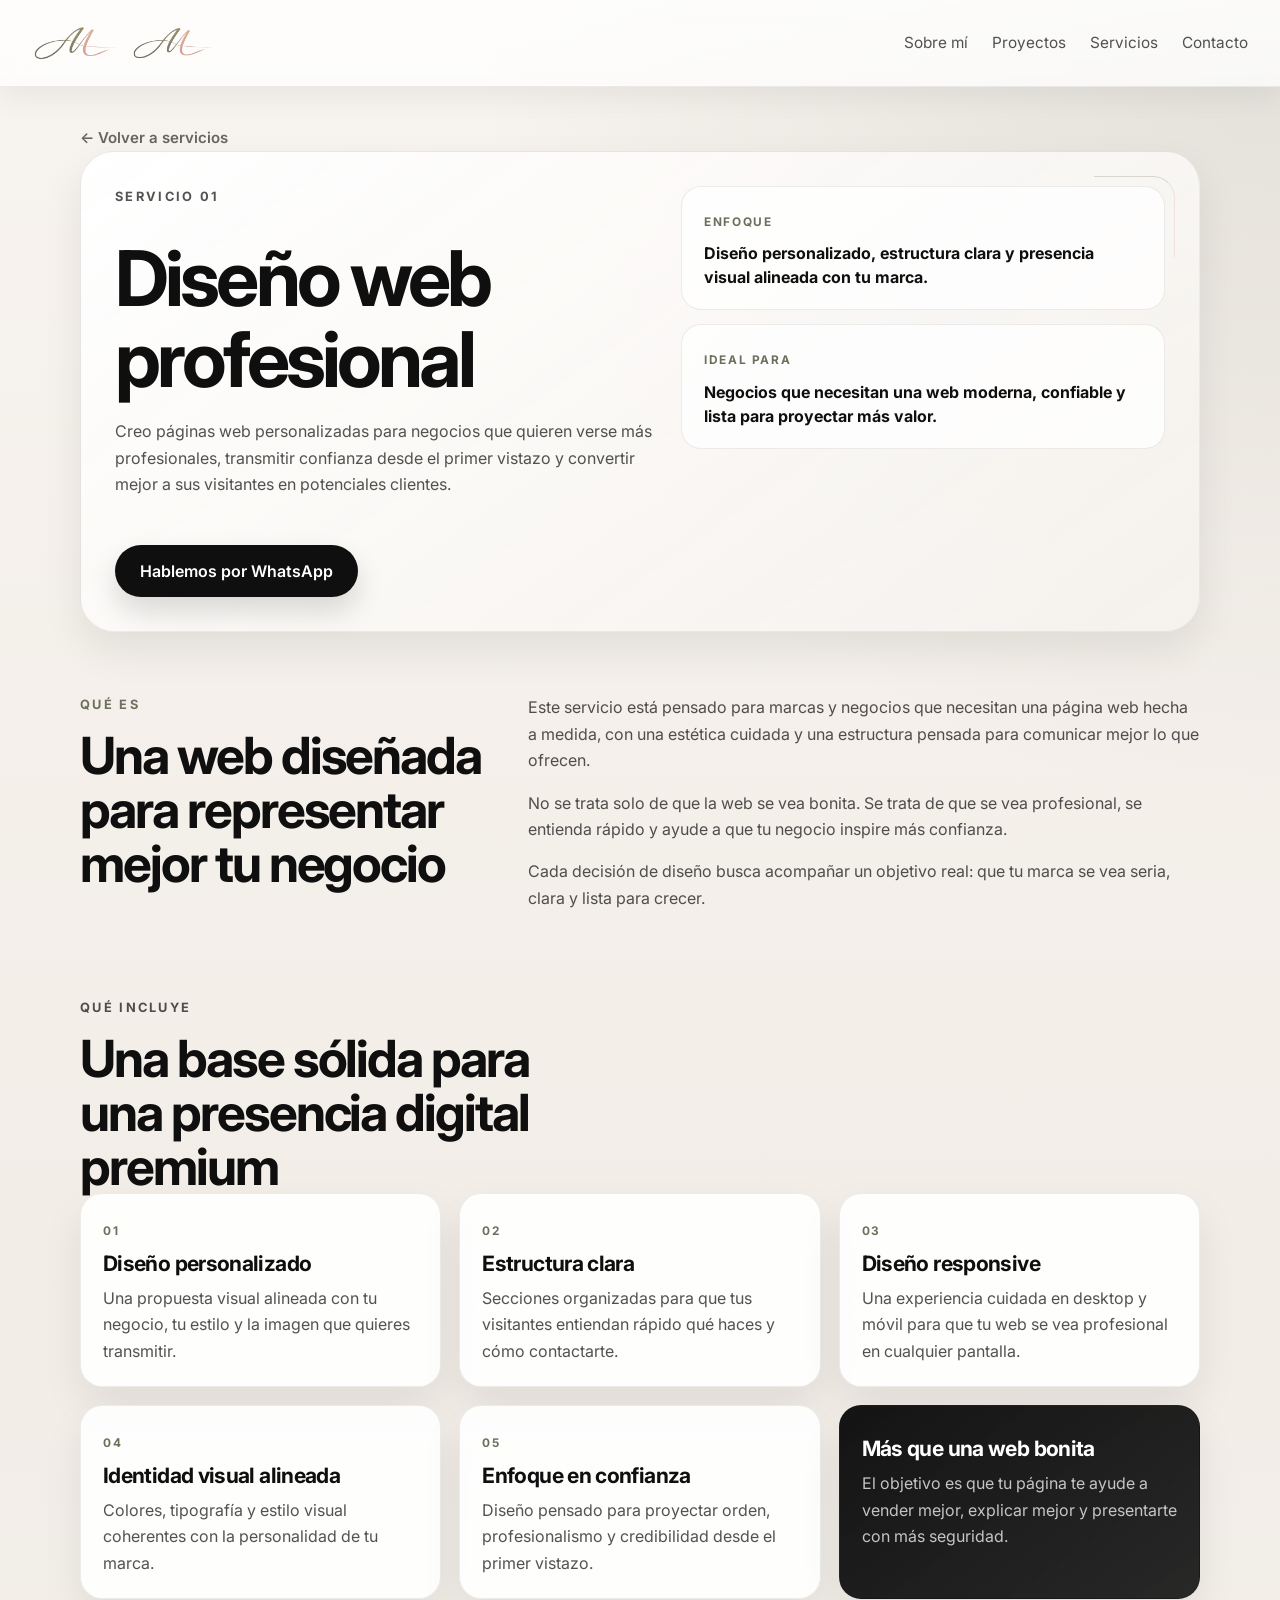
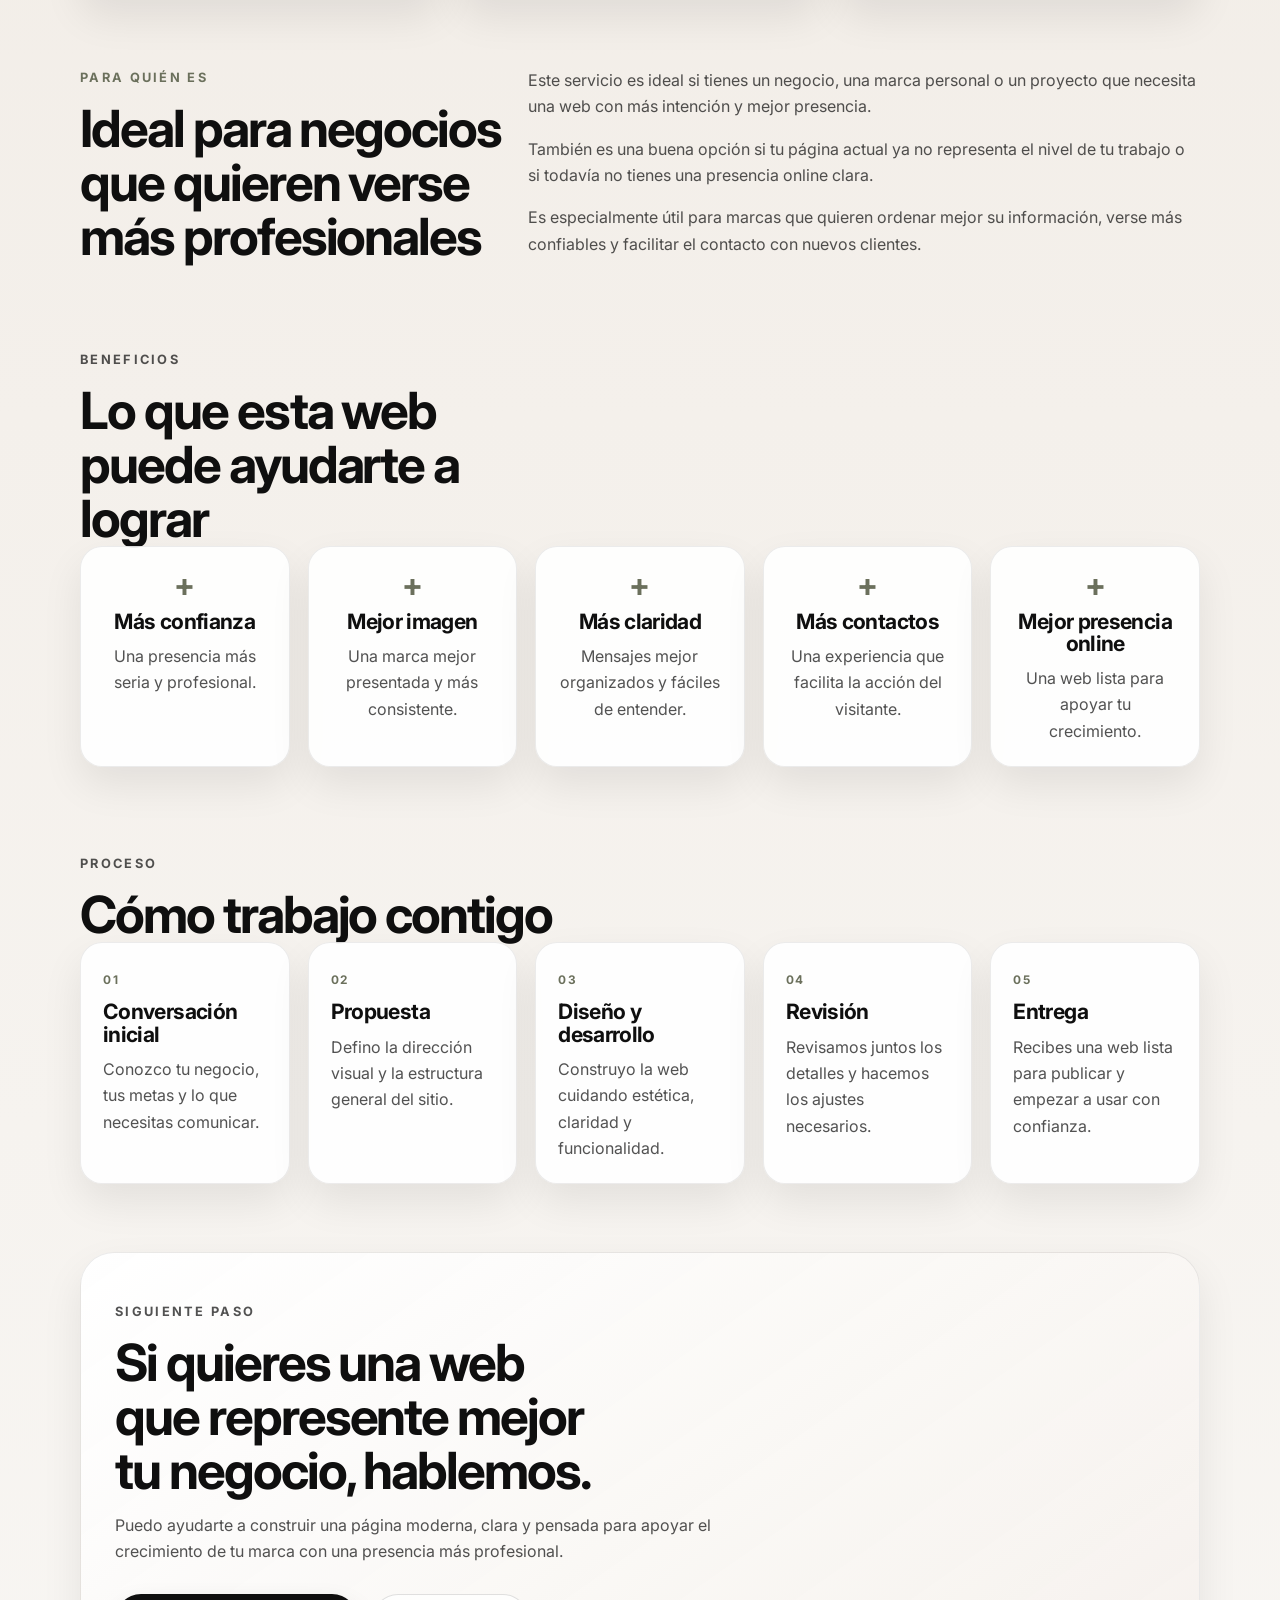
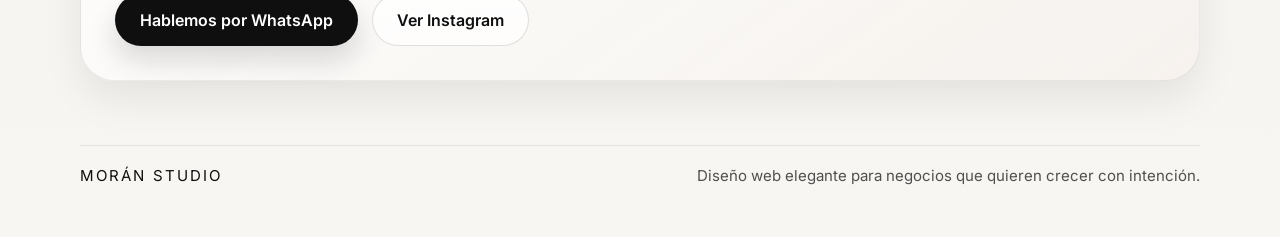
==== servicios/diseno-web-profesional.html @ 1c53c464 "Add files via upload" ====
<!DOCTYPE html>
<html lang="es">
<head>
  <meta charset="UTF-8">
  <meta name="viewport" content="width=device-width, initial-scale=1.0">
  <title>Diseño web profesional | Morán Studio</title>
  <meta
    name="description"
    content="Servicio de diseño web profesional en Morán Studio: páginas modernas, estratégicas y pensadas para transmitir confianza y convertir mejor."
  >
  <link rel="preconnect" href="https://fonts.googleapis.com">
  <link rel="preconnect" href="https://fonts.gstatic.com" crossorigin>
  <link
    href="https://fonts.googleapis.com/css2?family=Inter:wght@400;500;600;700&family=Playfair+Display:wght@500;600;700&display=swap"
    rel="stylesheet"
  >
  <link rel="stylesheet" href="../styles.css">
</head>
<body class="service-page">
  <div class="page-shell">
    <header class="site-header">
      <div class="nav">
        <a class="brand" href="../index.html#inicio" aria-label="Ir al inicio de Morán Studio">
          <img class="brand-mark" src="../assets/images/logo.png" alt="Isotipo de Morán Studio">
          <img class="brand-wordmark" src="../assets/images/logo.png" alt="Logotipo de Morán Studio">
        </a>
        <button class="menu-toggle" type="button" aria-expanded="false" aria-controls="menu-principal" aria-label="Abrir menú">
          <span></span>
          <span></span>
          <span></span>
        </button>
        <nav class="site-nav" id="menu-principal" aria-label="Navegación principal">
          <a href="../index.html#sobre-mi">Sobre mí</a>
          <a href="../index.html#proyectos">Proyectos</a>
          <a href="../index.html#servicios">Servicios</a>
          <a href="../index.html#contacto">Contacto</a>
        </nav>
      </div>
    </header>

    <main>
      <section class="service-hero">
        <div class="container">
          <a class="page-backlink" href="../index.html#servicios">← Volver a servicios</a>
          <div class="service-hero-panel reveal is-visible" data-reveal>
            <div class="service-hero-copy">
              <p class="eyebrow">Servicio 01</p>
              <h1>Diseño web profesional</h1>
              <p>
                Creo páginas web personalizadas para negocios que quieren verse más profesionales, transmitir confianza
                desde el primer vistazo y convertir mejor a sus visitantes en potenciales clientes.
              </p>
              <div class="hero-actions">
                <a class="button button-primary" href="https://wa.me/18092697630" target="_blank" rel="noreferrer">Hablemos por WhatsApp</a>
              </div>
            </div>
            <div class="service-hero-aside">
              <div class="service-aside-card">
                <span>Enfoque</span>
                <strong>Diseño personalizado, estructura clara y presencia visual alineada con tu marca.</strong>
              </div>
              <div class="service-aside-card">
                <span>Ideal para</span>
                <strong>Negocios que necesitan una web moderna, confiable y lista para proyectar más valor.</strong>
              </div>
            </div>
          </div>
        </div>
      </section>

      <section class="service-section">
        <div class="container service-section-grid reveal" data-reveal>
          <div class="section-heading">
            <p class="eyebrow">Qué es</p>
            <h2>Una web diseñada para representar mejor tu negocio</h2>
          </div>
          <div class="service-section-copy">
            <p>
              Este servicio está pensado para marcas y negocios que necesitan una página web hecha a medida, con una
              estética cuidada y una estructura pensada para comunicar mejor lo que ofrecen.
            </p>
            <p>
              No se trata solo de que la web se vea bonita. Se trata de que se vea profesional, se entienda rápido y
              ayude a que tu negocio inspire más confianza.
            </p>
            <p>
              Cada decisión de diseño busca acompañar un objetivo real: que tu marca se vea seria, clara y lista para
              crecer.
            </p>
          </div>
        </div>
      </section>

      <section class="service-section">
        <div class="container">
          <div class="section-intro reveal" data-reveal>
            <p class="eyebrow">Qué incluye</p>
            <h2>Una base sólida para una presencia digital premium</h2>
          </div>
          <div class="includes-grid">
            <article class="include-card reveal" data-reveal>
              <span>01</span>
              <h3>Diseño personalizado</h3>
              <p>Una propuesta visual alineada con tu negocio, tu estilo y la imagen que quieres transmitir.</p>
            </article>
            <article class="include-card reveal reveal-delay" data-reveal>
              <span>02</span>
              <h3>Estructura clara</h3>
              <p>Secciones organizadas para que tus visitantes entiendan rápido qué haces y cómo contactarte.</p>
            </article>
            <article class="include-card reveal reveal-delay-2" data-reveal>
              <span>03</span>
              <h3>Diseño responsive</h3>
              <p>Una experiencia cuidada en desktop y móvil para que tu web se vea profesional en cualquier pantalla.</p>
            </article>
            <article class="include-card reveal" data-reveal>
              <span>04</span>
              <h3>Identidad visual alineada</h3>
              <p>Colores, tipografía y estilo visual coherentes con la personalidad de tu marca.</p>
            </article>
            <article class="include-card reveal reveal-delay" data-reveal>
              <span>05</span>
              <h3>Enfoque en confianza</h3>
              <p>Diseño pensado para proyectar orden, profesionalismo y credibilidad desde el primer vistazo.</p>
            </article>
            <article class="service-summary-card reveal reveal-delay-2" data-reveal>
              <h3>Más que una web bonita</h3>
              <p>El objetivo es que tu página te ayude a vender mejor, explicar mejor y presentarte con más seguridad.</p>
            </article>
          </div>
        </div>
      </section>

      <section class="service-section">
        <div class="container service-section-grid reveal" data-reveal>
          <div class="section-heading">
            <p class="eyebrow">Para quién es</p>
            <h2>Ideal para negocios que quieren verse más profesionales</h2>
          </div>
          <div class="service-section-copy">
            <p>Este servicio es ideal si tienes un negocio, una marca personal o un proyecto que necesita una web con más intención y mejor presencia.</p>
            <p>También es una buena opción si tu página actual ya no representa el nivel de tu trabajo o si todavía no tienes una presencia online clara.</p>
            <p>Es especialmente útil para marcas que quieren ordenar mejor su información, verse más confiables y facilitar el contacto con nuevos clientes.</p>
          </div>
        </div>
      </section>

      <section class="service-section">
        <div class="container">
          <div class="section-intro reveal" data-reveal>
            <p class="eyebrow">Beneficios</p>
            <h2>Lo que esta web puede ayudarte a lograr</h2>
          </div>
          <div class="benefits-grid">
            <article class="benefit-card reveal" data-reveal><strong>+</strong><h3>Más confianza</h3><p>Una presencia más seria y profesional.</p></article>
            <article class="benefit-card reveal reveal-delay" data-reveal><strong>+</strong><h3>Mejor imagen</h3><p>Una marca mejor presentada y más consistente.</p></article>
            <article class="benefit-card reveal reveal-delay-2" data-reveal><strong>+</strong><h3>Más claridad</h3><p>Mensajes mejor organizados y fáciles de entender.</p></article>
            <article class="benefit-card reveal" data-reveal><strong>+</strong><h3>Más contactos</h3><p>Una experiencia que facilita la acción del visitante.</p></article>
            <article class="benefit-card reveal reveal-delay" data-reveal><strong>+</strong><h3>Mejor presencia online</h3><p>Una web lista para apoyar tu crecimiento.</p></article>
          </div>
        </div>
      </section>

      <section class="service-section">
        <div class="container">
          <div class="section-intro reveal" data-reveal>
            <p class="eyebrow">Proceso</p>
            <h2>Cómo trabajo contigo</h2>
          </div>
          <div class="process-grid">
            <article class="process-card reveal" data-reveal><span>01</span><h3>Conversación inicial</h3><p>Conozco tu negocio, tus metas y lo que necesitas comunicar.</p></article>
            <article class="process-card reveal reveal-delay" data-reveal><span>02</span><h3>Propuesta</h3><p>Defino la dirección visual y la estructura general del sitio.</p></article>
            <article class="process-card reveal reveal-delay-2" data-reveal><span>03</span><h3>Diseño y desarrollo</h3><p>Construyo la web cuidando estética, claridad y funcionalidad.</p></article>
            <article class="process-card reveal" data-reveal><span>04</span><h3>Revisión</h3><p>Revisamos juntos los detalles y hacemos los ajustes necesarios.</p></article>
            <article class="process-card reveal reveal-delay" data-reveal><span>05</span><h3>Entrega</h3><p>Recibes una web lista para publicar y empezar a usar con confianza.</p></article>
          </div>
        </div>
      </section>

      <section class="service-section">
        <div class="container service-final-cta reveal" data-reveal>
          <p class="eyebrow">Siguiente paso</p>
          <h2>Si quieres una web que represente mejor tu negocio, hablemos.</h2>
          <p>
            Puedo ayudarte a construir una página moderna, clara y pensada para apoyar el crecimiento de tu marca con una presencia más profesional.
          </p>
          <div class="contact-actions">
            <a class="button button-primary" href="https://wa.me/18092697630" target="_blank" rel="noreferrer">Hablemos por WhatsApp</a>
            <a class="button button-secondary" href="https://instagram.com/moranstudiord" target="_blank" rel="noreferrer">Ver Instagram</a>
          </div>
        </div>
      </section>
    </main>

    <footer class="site-footer">
      <div class="container footer-content">
        <p>Morán Studio</p>
        <p>Diseño web elegante para negocios que quieren crecer con intención.</p>
      </div>
    </footer>
  </div>
  <script src="../script.js"></script>
</body>
</html>
---- styles.css ----
:root {
  --color-black: #0f0f0f;
  --color-white: #ffffff;
  --color-beige: #f5f1ed;
  --color-olive: #6b705c;
  --color-rose: #d6a4a4;
  --color-olive-soft: rgba(107, 112, 92, 0.14);
  --color-rose-soft: rgba(214, 164, 164, 0.14);
  --color-border: rgba(15, 15, 15, 0.1);
  --color-muted: rgba(15, 15, 15, 0.72);
  --color-soft: rgba(255, 255, 255, 0.88);
  --color-panel: #111111;
  --color-panel-muted: rgba(255, 255, 255, 0.72);
  --shadow-soft: 0 18px 40px rgba(15, 15, 15, 0.08);
  --shadow-card: 0 28px 60px rgba(15, 15, 15, 0.14);
  --radius-large: 34px;
  --radius-medium: 24px;
  --radius-small: 16px;
  --container-width: min(1120px, calc(100vw - 48px));
  --font-title: "Playfair Display", serif;
  --font-body: "Inter", sans-serif;
  --transition-smooth: 320ms cubic-bezier(0.2, 0.65, 0.2, 1);
}

* {
  box-sizing: border-box;
}

html {
  scroll-behavior: smooth;
}

body {
  margin: 0;
  font-family: var(--font-body);
  color: var(--color-black);
  background:
    radial-gradient(circle at top left, var(--color-rose-soft), transparent 24%),
    radial-gradient(circle at top right, var(--color-olive-soft), transparent 22%),
    linear-gradient(180deg, #f6f4f1 0%, #f1ede8 28%, #f8f7f5 60%, #f3efe9 100%);
  line-height: 1.65;
}

img,
video {
  max-width: 100%;
  display: block;
}

a {
  color: inherit;
  text-decoration: none;
}

button,
a {
  transition:
    transform var(--transition-smooth),
    background-color var(--transition-smooth),
    border-color var(--transition-smooth),
    color var(--transition-smooth),
    box-shadow var(--transition-smooth),
    opacity var(--transition-smooth);
}

.page-shell {
  overflow: clip;
}

.container {
  width: var(--container-width);
  margin: 0 auto;
}

.site-header {
  position: fixed;
  top: 0;
  left: 0;
  width: 100%;
  z-index: 20;
  backdrop-filter: blur(18px);
  background: linear-gradient(180deg, rgba(255, 255, 255, 0.84), rgba(255, 255, 255, 0.76));
  border-bottom: 1px solid rgba(15, 15, 15, 0.08);
  box-shadow: 0 10px 30px rgba(15, 15, 15, 0.06);
}

.nav {
  display: flex;
  align-items: center;
  justify-content: space-between;
  gap: 24px;
  width: 100%;
  padding: 22px 32px;
}

.brand {
  display: inline-flex;
  align-items: center;
  gap: 12px;
}

.brand-mark,
.brand-wordmark {
  display: block;
  width: auto;
  object-fit: contain;
}

.brand-mark {
  height: clamp(36px, 4vw, 42px);
}

.brand-wordmark {
  height: clamp(32px, 3.7vw, 40px);
}

.site-nav {
  display: flex;
  align-items: center;
  gap: 24px;
  font-size: 0.96rem;
  color: rgba(15, 15, 15, 0.72);
}

.menu-toggle {
  display: none;
  flex-direction: column;
  justify-content: center;
  gap: 5px;
  width: 46px;
  height: 46px;
  padding: 0;
  border: 1px solid rgba(15, 15, 15, 0.1);
  border-radius: 14px;
  background: rgba(255, 255, 255, 0.72);
  backdrop-filter: blur(10px);
  cursor: pointer;
}

.menu-toggle span {
  width: 18px;
  height: 1.5px;
  margin: 0 auto;
  background: var(--color-black);
  transition:
    transform var(--transition-smooth),
    opacity var(--transition-smooth);
}

.menu-toggle.is-open span:nth-child(1) {
  transform: translateY(6.5px) rotate(45deg);
}

.menu-toggle.is-open span:nth-child(2) {
  opacity: 0;
}

.menu-toggle.is-open span:nth-child(3) {
  transform: translateY(-6.5px) rotate(-45deg);
}

.site-nav a:hover,
.site-nav a:focus-visible {
  color: var(--color-black);
  opacity: 0.82;
}

.site-nav a {
  position: relative;
}

.site-nav a::after {
  content: "";
  position: absolute;
  left: 0;
  bottom: -8px;
  width: 100%;
  height: 1px;
  background: linear-gradient(90deg, var(--color-rose), var(--color-olive));
  transform: scaleX(0.35);
  opacity: 0;
  transform-origin: left center;
  transition:
    opacity var(--transition-smooth),
    transform var(--transition-smooth);
}

.site-nav a:hover::after,
.site-nav a:focus-visible::after {
  opacity: 1;
  transform: scaleX(1);
}

.hero {
  position: relative;
  padding: 0;
}

.hero::after {
  content: "";
  position: absolute;
  inset: auto 0 -30px;
  height: 140px;
  background: linear-gradient(180deg, rgba(245, 241, 237, 0), rgba(255, 255, 255, 0.14));
  pointer-events: none;
}

.eyebrow {
  margin: 0 0 14px;
  font-size: 0.8rem;
  font-weight: 700;
  letter-spacing: 0.18em;
  text-transform: uppercase;
  color: var(--color-olive);
}

h1,
h2,
h3 {
  margin: 0;
  font-family: var(--font-body);
  font-weight: 700;
  line-height: 1.05;
}

h1 {
  font-size: clamp(3rem, 6vw, 5.2rem);
  max-width: 11ch;
  letter-spacing: -0.05em;
}

h2 {
  font-size: clamp(2.2rem, 4vw, 3.4rem);
  max-width: 15ch;
  letter-spacing: -0.04em;
}

h3 {
  font-size: 1.32rem;
  letter-spacing: -0.03em;
}

p {
  margin: 0;
}

.hero-text,
.section-intro p,
.about-copy p,
.service-card p,
.reason-card p,
.value-card p,
.project-content p,
.testimonial-card p,
.contact-copy p,
.footer-content p,
.note-card p {
  color: var(--color-muted);
}

.hero-text {
  margin-top: 24px;
  max-width: 46ch;
  font-size: 1.08rem;
}

.hero-actions,
.contact-actions {
  display: flex;
  flex-wrap: wrap;
  gap: 14px;
  margin-top: 30px;
}

.button {
  display: inline-flex;
  align-items: center;
  justify-content: center;
  min-height: 52px;
  padding: 0 24px;
  border-radius: 999px;
  border: 1px solid transparent;
  font-weight: 600;
  position: relative;
  overflow: hidden;
}

.button:hover,
.button:focus-visible {
  transform: translateY(-3px);
}

.button-primary {
  background: var(--color-black);
  color: var(--color-white);
  box-shadow: 0 14px 28px rgba(15, 15, 15, 0.14);
}

.button-primary:hover,
.button-primary:focus-visible {
  background: #252525;
  box-shadow:
    0 18px 36px rgba(15, 15, 15, 0.16),
    0 0 0 1px rgba(214, 164, 164, 0.14);
}

.button-secondary {
  background: linear-gradient(180deg, rgba(255, 255, 255, 0.78), rgba(255, 255, 255, 0.66));
  border-color: rgba(15, 15, 15, 0.12);
}

.button-secondary:hover,
.button-secondary:focus-visible {
  background: var(--color-white);
  border-color: rgba(107, 112, 92, 0.24);
  box-shadow: 0 10px 26px rgba(15, 15, 15, 0.08);
}

.hero-points {
  display: grid;
  grid-template-columns: repeat(3, minmax(0, 1fr));
  gap: 12px;
  padding: 0;
  margin: 36px 0 0;
  list-style: none;
}

.hero-points li {
  padding: 16px;
  border: 1px solid var(--color-border);
  border-radius: var(--radius-small);
  background: rgba(255, 255, 255, 0.62);
  font-size: 0.94rem;
}

.hero-panel {
  display: grid;
  align-content: center;
  min-height: 100vh;
  width: 100%;
  padding: clamp(120px, 14vw, 180px) clamp(32px, 8vw, 112px) clamp(56px, 10vw, 88px);
  background:
    linear-gradient(0deg, rgba(15, 15, 15, 0.52), rgba(15, 15, 15, 0.52)),
    url("./assets/images/hero.png") center center / cover no-repeat;
  color: var(--color-white);
}

.hero-content {
  max-width: 620px;
  position: relative;
}

.hero-content::before {
  content: "";
  position: absolute;
  left: -28px;
  top: 4px;
  width: 2px;
  height: 110px;
  background: linear-gradient(180deg, var(--color-rose), var(--color-olive));
  opacity: 0.82;
}

.hero-panel .eyebrow,
.hero-panel h1,
.hero-panel .hero-text {
  color: var(--color-white);
}

.hero-panel h1 {
  max-width: 10ch;
}

.hero-panel .button-secondary {
  background: rgba(255, 255, 255, 0.12);
  border-color: rgba(255, 255, 255, 0.2);
  color: var(--color-white);
}

.hero-panel .button-secondary:hover,
.hero-panel .button-secondary:focus-visible {
  background: rgba(255, 255, 255, 0.2);
  border-color: rgba(255, 255, 255, 0.28);
}

.service-card,
.reason-card,
.testimonial-card,
.value-card {
  border: 1px solid var(--color-border);
  background:
    linear-gradient(180deg, rgba(255, 255, 255, 0.94), rgba(255, 255, 255, 0.88));
  box-shadow: var(--shadow-soft);
}

.image-placeholder,
.video-placeholder {
  display: grid;
  place-items: center;
  min-height: 280px;
  padding: 24px;
  background:
    linear-gradient(135deg, rgba(214, 164, 164, 0.14), rgba(255, 255, 255, 0.95)),
    var(--color-white);
  color: rgba(15, 15, 15, 0.54);
  text-align: center;
  font-weight: 600;
}

.image-placeholder span,
.video-placeholder span {
  max-width: 18ch;
}

.section {
  position: relative;
  padding: 76px 0;
}

.section::before {
  content: "";
  position: absolute;
  top: 0;
  left: 50%;
  width: min(1120px, calc(100vw - 48px));
  height: 1px;
  background: linear-gradient(90deg, transparent, rgba(15, 15, 15, 0.12), transparent);
  transform: translateX(-50%);
}

.section:nth-of-type(odd):not(.hero):not(.projects) {
  background:
    linear-gradient(180deg, rgba(255, 255, 255, 0.18), rgba(255, 255, 255, 0)),
    transparent;
}

.section-grid {
  display: grid;
  grid-template-columns: minmax(220px, 0.72fr) minmax(0, 1.28fr);
  gap: 36px;
  align-items: start;
}

.about-layout {
  display: grid;
  grid-template-columns: minmax(240px, 0.78fr) minmax(0, 1.22fr);
  gap: 26px;
  align-items: center;
  position: relative;
  padding: 28px;
  border-radius: 34px;
  background: linear-gradient(135deg, #f5f1ed, #efeae6);
}

.about-photo-frame {
  position: relative;
  padding: 12px;
  border: 1px solid rgba(15, 15, 15, 0.04);
  border-radius: 28px;
  background: rgba(255, 255, 255, 0.94);
  box-shadow: 0 40px 80px rgba(0, 0, 0, 0.15);
  transform: translate(12px, 18px);
}

.about-photo-frame::before {
  content: "";
  position: absolute;
  inset: auto -18px -18px auto;
  width: 160px;
  height: 160px;
  border-radius: 50%;
  background: radial-gradient(circle, rgba(214, 164, 164, 0.2), transparent 68%);
  z-index: 0;
  pointer-events: none;
}

.about-photo {
  display: block;
  width: 100%;
  height: 420px;
  object-fit: cover;
  object-position: center top;
  border-radius: 22px;
  position: relative;
  z-index: 1;
}

.about-copy {
  display: grid;
  gap: 18px;
  padding-left: 18px;
}

.about-highlight {
  color: var(--color-olive);
}

.about-floating-note {
  position: absolute;
  top: -14px;
  left: -18px;
  z-index: 2;
  padding: 10px 14px;
  border: 1px solid rgba(15, 15, 15, 0.06);
  border-radius: 999px;
  background: rgba(255, 255, 255, 0.86);
  box-shadow: 0 16px 28px rgba(15, 15, 15, 0.08);
  color: var(--color-olive);
  font-size: 0.72rem;
  font-weight: 700;
  letter-spacing: 0.16em;
  text-transform: uppercase;
}

.about-strengths {
  display: flex;
  flex-wrap: wrap;
  gap: 10px;
  margin: 4px 0 0;
  padding: 0;
  list-style: none;
}

.about-strengths li {
  padding: 10px 14px;
  border: 1px solid rgba(15, 15, 15, 0.08);
  border-radius: 999px;
  background: rgba(255, 255, 255, 0.76);
  font-size: 0.92rem;
  font-weight: 600;
  transition:
    transform var(--transition-smooth),
    box-shadow var(--transition-smooth),
    background-color var(--transition-smooth),
    border-color var(--transition-smooth);
}

.about-strengths li:hover,
.about-strengths li:focus-visible {
  transform: translateY(-2px);
  background: rgba(255, 255, 255, 0.96);
  border-color: rgba(107, 112, 92, 0.22);
  box-shadow: 0 16px 26px rgba(15, 15, 15, 0.08);
}

.about-divider {
  width: 72px;
  height: 1px;
  background: linear-gradient(90deg, var(--color-rose), var(--color-olive));
}

.about-cta {
  display: flex;
  flex-wrap: wrap;
  align-items: center;
  justify-content: space-between;
  gap: 16px;
  margin-top: 4px;
  padding-top: 8px;
}

.about-cta p {
  max-width: 32ch;
  color: var(--color-black);
  font-weight: 600;
}

.about-cta .button-primary:hover,
.about-cta .button-primary:focus-visible {
  transform: translateY(-3px) scale(1.01);
  box-shadow:
    0 20px 38px rgba(15, 15, 15, 0.14),
    0 0 0 1px rgba(214, 164, 164, 0.14);
}

.value-grid {
  align-items: start;
}

.value-card:nth-child(2) {
  transform: translateY(14px);
}

.section-intro {
  max-width: 780px;
}

.section-intro p {
  margin-top: 18px;
  max-width: 62ch;
}

.projects {
  background: linear-gradient(180deg, #101010 0%, #181818 100%);
  color: var(--color-white);
}

.projects::before {
  background: linear-gradient(90deg, transparent, rgba(255, 255, 255, 0.12), transparent);
}

.projects .section-intro p {
  color: rgba(255, 255, 255, 0.72);
}

.services {
  background:
    radial-gradient(circle at right top, var(--color-rose-soft), transparent 22%),
    linear-gradient(180deg, #f0ebe5 0%, #f7f4ef 100%);
}

.value-grid,
.services-grid,
.reasons-grid,
.testimonials-grid {
  display: grid;
  gap: 20px;
  margin-top: 34px;
}

.value-grid,
.services-grid {
  grid-template-columns: repeat(3, minmax(0, 1fr));
}

.reasons-grid {
  grid-template-columns: repeat(2, minmax(0, 1fr));
}

.testimonials-grid {
  grid-template-columns: repeat(2, minmax(0, 1fr));
}

.value-card,
.service-card,
.reason-card,
.testimonial-card {
  padding: 28px;
  border-radius: var(--radius-medium);
  background: rgba(255, 255, 255, 0.92);
}

.services-intro {
  display: grid;
  gap: 4px;
  max-width: 720px;
}

.services-intro h2 {
  max-width: 13ch;
}

.services-grid {
  grid-template-columns: minmax(0, 1.2fr) minmax(0, 0.8fr) minmax(0, 0.8fr);
  align-items: stretch;
}

.service-card {
  position: relative;
  display: grid;
  gap: 18px;
  min-height: 320px;
  border: 1px solid rgba(15, 15, 15, 0.08);
  background:
    linear-gradient(180deg, rgba(255, 255, 255, 0.98), rgba(248, 246, 242, 0.92));
  box-shadow: 0 18px 40px rgba(15, 15, 15, 0.07);
  transition:
    transform var(--transition-smooth),
    box-shadow var(--transition-smooth),
    border-color var(--transition-smooth);
}

.service-card::before {
  content: "";
  position: absolute;
  inset: 0;
  border-radius: inherit;
  background: linear-gradient(135deg, rgba(214, 164, 164, 0.06), transparent 48%);
  opacity: 0;
  transition: opacity var(--transition-smooth);
}

.service-card-featured {
  min-height: 360px;
  background:
    linear-gradient(145deg, rgba(15, 15, 15, 0.98), rgba(32, 32, 32, 0.96));
  border-color: rgba(255, 255, 255, 0.08);
  box-shadow: var(--shadow-card);
  transform: translateY(-10px);
}

.service-card-featured h3,
.service-card-featured p,
.service-card-featured .service-cta,
.service-card-featured .service-number {
  color: var(--color-white);
}

.service-card-featured p {
  color: rgba(255, 255, 255, 0.72);
}

.service-card-featured .service-icon {
  border-color: rgba(255, 255, 255, 0.12);
  color: rgba(255, 255, 255, 0.82);
  background: rgba(255, 255, 255, 0.05);
}

.service-top {
  display: flex;
  align-items: center;
  justify-content: space-between;
  gap: 16px;
  position: relative;
  z-index: 1;
}

.service-number {
  color: rgba(15, 15, 15, 0.4);
  font-size: 0.88rem;
  font-weight: 700;
  letter-spacing: 0.14em;
  text-transform: uppercase;
}

.service-icon {
  display: inline-flex;
  align-items: center;
  justify-content: center;
  width: 42px;
  height: 42px;
  border: 1px solid rgba(15, 15, 15, 0.08);
  border-radius: 14px;
  background: rgba(255, 255, 255, 0.82);
  color: var(--color-olive);
  font-size: 1rem;
}

.service-card h3,
.service-card p,
.service-cta {
  position: relative;
  z-index: 1;
}

.service-card p {
  margin-top: -2px;
}

.service-cta {
  margin-top: auto;
  color: var(--color-olive);
  font-size: 0.92rem;
  font-weight: 600;
  justify-self: end;
  display: inline-flex;
  align-items: center;
  gap: 8px;
}

.service-card:hover,
.service-card:focus-within {
  transform: translateY(-6px);
  box-shadow: 0 26px 48px rgba(15, 15, 15, 0.11);
  border-color: rgba(107, 112, 92, 0.24);
}

.service-card:hover::before,
.service-card:focus-within::before {
  opacity: 1;
}

.service-card:hover h3,
.service-card:focus-within h3 {
  color: var(--color-olive);
}

.service-card-featured:hover h3,
.service-card-featured:focus-within h3 {
  color: var(--color-white);
}

.service-card-featured:hover,
.service-card-featured:focus-within {
  box-shadow:
    0 30px 56px rgba(15, 15, 15, 0.18),
    0 0 0 1px rgba(214, 164, 164, 0.18);
}

.service-card:hover .service-cta,
.service-card:focus-within .service-cta {
  transform: translateX(2px);
}

.service-card:hover .service-icon,
.service-card:focus-within .service-icon {
  transform: translateY(-2px);
}

.projects-grid {
  display: grid;
  gap: 24px;
  margin-top: 36px;
}

.featured-project {
  display: grid;
  grid-template-columns: minmax(0, 0.92fr) minmax(320px, 1.08fr);
  gap: 28px;
  padding: 30px;
  border: 1px solid rgba(255, 255, 255, 0.08);
  border-radius: var(--radius-large);
  background:
    linear-gradient(145deg, rgba(17, 17, 17, 0.98), rgba(31, 31, 31, 0.96));
  box-shadow: var(--shadow-card);
}

.featured-project::before {
  content: "";
  position: absolute;
}

.featured-project-copy {
  display: flex;
  flex-direction: column;
  justify-content: center;
  gap: 18px;
  color: var(--color-white);
}

.featured-summary {
  max-width: 48ch;
  color: rgba(255, 255, 255, 0.72);
  font-size: 1.02rem;
}

.project-stats {
  display: grid;
  gap: 12px;
  margin: 0;
  padding: 0;
  list-style: none;
}

.project-stats li {
  display: grid;
  gap: 4px;
  padding: 14px 16px;
  border: 1px solid rgba(255, 255, 255, 0.08);
  border-radius: 16px;
  background: rgba(255, 255, 255, 0.04);
}

.project-stats span {
  color: var(--color-olive);
  font-size: 0.74rem;
  font-weight: 700;
  letter-spacing: 0.14em;
  text-transform: uppercase;
}

.project-stats strong {
  font-size: 0.98rem;
  line-height: 1.45;
  color: var(--color-white);
}

.featured-actions {
  display: flex;
  flex-wrap: wrap;
  gap: 14px;
  margin-top: 6px;
}

.featured-project-visual {
  position: relative;
  overflow: hidden;
  min-height: 100%;
  border-radius: 28px;
  background: #080808;
  box-shadow: inset 0 0 0 1px rgba(255, 255, 255, 0.06);
}

.featured-project-visual::after {
  content: "";
  position: absolute;
  inset: auto 0 0;
  height: 32%;
  background: linear-gradient(180deg, transparent, rgba(15, 15, 15, 0.18));
  pointer-events: none;
}

.featured-video {
  display: block;
  width: 100%;
  height: 100%;
  min-height: 540px;
  object-fit: cover;
  border-radius: 28px;
  }

.secondary-projects-grid {
  display: grid;
  grid-template-columns: repeat(2, minmax(0, 1fr));
  gap: 24px;
}

.secondary-project-card {
  overflow: hidden;
  border: 1px solid rgba(15, 15, 15, 0.08);
  border-radius: 28px;
  background: rgba(255, 255, 255, 0.94);
  box-shadow: var(--shadow-soft);
  transition:
    transform var(--transition-smooth),
    box-shadow var(--transition-smooth);
}

.secondary-project-card:last-child {
  grid-column: span 2;
  transform: translateX(22px);
}

.secondary-project-media {
  position: relative;
  overflow: hidden;
  min-height: 320px;
  background: #111111;
}

.secondary-project-overlay {
  position: absolute;
  inset: 0;
  display: flex;
  align-items: end;
  justify-content: start;
  padding: 22px;
  background: linear-gradient(180deg, rgba(15, 15, 15, 0.04), rgba(15, 15, 15, 0.62));
  opacity: 0;
  transition: opacity var(--transition-smooth);
}

.overlay-button {
  display: inline-flex;
  align-items: center;
  justify-content: center;
  min-height: 44px;
  padding: 0 18px;
  border: 1px solid rgba(255, 255, 255, 0.24);
  border-radius: 999px;
  background: rgba(255, 255, 255, 0.14);
  color: var(--color-white);
  font-weight: 600;
  backdrop-filter: blur(8px);
}

.overlay-button:hover,
.overlay-button:focus-visible {
  background: rgba(255, 255, 255, 0.22);
}

.secondary-project-copy {
  display: grid;
  gap: 8px;
  padding: 20px 22px 24px;
  border-top: 1px solid rgba(15, 15, 15, 0.06);
}

.project-media {
  min-height: 100%;
  width: 100%;
  height: 100%;
  object-fit: cover;
  transition: transform 700ms cubic-bezier(0.2, 0.65, 0.2, 1);
}

.project-tag {
  color: var(--color-olive);
  font-size: 0.78rem;
  font-weight: 700;
  letter-spacing: 0.14em;
  text-transform: uppercase;
}

.featured-project .project-tag,
.hero-preview-copy .project-tag {
  color: rgba(255, 255, 255, 0.74);
}

.secondary-project-card:hover,
.secondary-project-card:focus-within {
  transform: translateY(-4px);
  box-shadow: var(--shadow-card);
}

.secondary-project-card:last-child:hover,
.secondary-project-card:last-child:focus-within {
  transform: translateX(22px) translateY(-4px);
}

.secondary-project-card:hover .project-media,
.secondary-project-card:focus-within .project-media {
  transform: scale(1.05);
}

.secondary-project-card:hover .secondary-project-overlay,
.secondary-project-card:focus-within .secondary-project-overlay {
  opacity: 1;
}

.contact-panel {
  display: grid;
  grid-template-columns: minmax(0, 1.04fr) minmax(280px, 0.96fr);
  gap: 24px;
  padding: 36px;
  border: 1px solid rgba(15, 15, 15, 0.08);
  border-radius: var(--radius-large);
  background:
    linear-gradient(145deg, rgba(255, 255, 255, 0.96), rgba(245, 241, 237, 0.88));
  box-shadow: var(--shadow-soft);
}

.contact-panel::before {
  content: "";
  position: absolute;
  inset: 0;
  border-radius: inherit;
  background: radial-gradient(circle at top right, var(--color-rose-soft), transparent 24%);
  pointer-events: none;
}

.contact-links {
  display: grid;
  gap: 14px;
}

.contact-link {
  display: flex;
  flex-direction: column;
  gap: 4px;
  padding: 20px 22px;
  border: 1px solid var(--color-border);
  border-radius: var(--radius-small);
  background: rgba(255, 255, 255, 0.82);
}

.contact-link span {
  font-size: 0.8rem;
  font-weight: 700;
  letter-spacing: 0.12em;
  text-transform: uppercase;
  color: var(--color-olive);
}

.contact-link strong {
  font-size: 1rem;
}

.contact-link:hover,
.contact-link:focus-visible {
  transform: translateY(-2px);
  background: var(--color-white);
}

.service-page {
  background:
    radial-gradient(circle at top right, var(--color-olive-soft), transparent 22%),
    linear-gradient(180deg, #f7f3ee 0%, #f2ede7 38%, #f8f6f3 100%);
}

.service-page main {
  padding-top: 96px;
}

.page-backlink {
  display: inline-flex;
  align-items: center;
  gap: 8px;
  color: rgba(15, 15, 15, 0.62);
  font-size: 0.94rem;
  font-weight: 600;
}

.page-backlink:hover,
.page-backlink:focus-visible {
  color: var(--color-black);
  transform: translateX(-2px);
}

.service-hero {
  padding: 28px 0 28px;
}

.service-hero-panel {
  display: grid;
  grid-template-columns: minmax(0, 1fr) minmax(280px, 0.9fr);
  gap: 28px;
  padding: 34px;
  border: 1px solid rgba(15, 15, 15, 0.08);
  border-radius: var(--radius-large);
  background:
    linear-gradient(145deg, rgba(255, 255, 255, 0.96), rgba(245, 241, 237, 0.92));
  box-shadow: var(--shadow-soft);
}

.service-hero-panel {
  position: relative;
}

.service-hero-panel::after {
  content: "";
  position: absolute;
  right: 24px;
  top: 24px;
  width: 80px;
  height: 80px;
  border-top: 1px solid rgba(107, 112, 92, 0.24);
  border-right: 1px solid rgba(214, 164, 164, 0.24);
  border-radius: 0 22px 0 0;
  pointer-events: none;
}

.service-hero-copy {
  display: grid;
  gap: 18px;
}

.service-hero-copy h1 {
  max-width: 12ch;
}

.service-hero-copy p {
  max-width: 54ch;
  color: var(--color-muted);
}

.service-hero-aside {
  display: grid;
  gap: 14px;
  align-content: start;
}

.service-aside-card {
  padding: 20px 22px;
  border: 1px solid rgba(15, 15, 15, 0.08);
  border-radius: 20px;
  background: rgba(255, 255, 255, 0.78);
}

.service-aside-card span {
  color: var(--color-olive);
  font-size: 0.74rem;
  font-weight: 700;
  letter-spacing: 0.14em;
  text-transform: uppercase;
}

.service-aside-card strong {
  display: block;
  margin-top: 8px;
  font-size: 1rem;
  line-height: 1.5;
}

.service-section {
  padding: 34px 0;
}

.service-section-grid,
.benefits-grid,
.includes-grid,
.process-grid {
  display: grid;
  gap: 18px;
}

.service-section-grid {
  grid-template-columns: minmax(240px, 0.78fr) minmax(0, 1.22fr);
  align-items: start;
}

.service-section-copy {
  display: grid;
  gap: 16px;
}

.service-section-copy p,
.service-section-copy li {
  color: var(--color-muted);
}

.includes-grid {
  grid-template-columns: repeat(3, minmax(0, 1fr));
}

.benefits-grid {
  grid-template-columns: repeat(5, minmax(0, 1fr));
}

.process-grid {
  grid-template-columns: repeat(5, minmax(0, 1fr));
}

.include-card,
.benefit-card,
.process-card,
.service-summary-card {
  padding: 22px;
  border: 1px solid rgba(15, 15, 15, 0.08);
  border-radius: 22px;
  background: rgba(255, 255, 255, 0.9);
  box-shadow: var(--shadow-soft);
  transition:
    transform var(--transition-smooth),
    box-shadow var(--transition-smooth),
    border-color var(--transition-smooth);
}

.include-card:nth-child(2),
.process-card:nth-child(2),
.process-card:nth-child(4) {
  transform: translateY(10px);
}

.include-card:hover,
.benefit-card:hover,
.process-card:hover,
.service-summary-card:hover {
  transform: translateY(-4px);
  box-shadow: 0 22px 42px rgba(15, 15, 15, 0.1);
  border-color: rgba(107, 112, 92, 0.2);
}

.include-card span,
.process-card span {
  color: var(--color-olive);
  font-size: 0.74rem;
  font-weight: 700;
  letter-spacing: 0.14em;
  text-transform: uppercase;
}

.include-card h3,
.benefit-card h3,
.process-card h3,
.service-summary-card h3 {
  margin-top: 10px;
}

.include-card p,
.benefit-card p,
.process-card p,
.service-summary-card p {
  margin-top: 10px;
  color: var(--color-muted);
}

.service-summary-card {
  background: linear-gradient(145deg, rgba(15, 15, 15, 0.98), rgba(31, 31, 31, 0.96));
}

.service-summary-card h3,
.service-summary-card p {
  color: var(--color-white);
}

.service-summary-card p {
  color: rgba(255, 255, 255, 0.74);
}

.benefit-card {
  text-align: center;
}

.benefit-card strong {
  display: block;
  color: var(--color-olive);
  font-size: 2rem;
  line-height: 1;
}

.service-final-cta {
  padding: 34px;
  border: 1px solid rgba(15, 15, 15, 0.08);
  border-radius: var(--radius-large);
  background:
    linear-gradient(145deg, rgba(255, 255, 255, 0.96), rgba(245, 241, 237, 0.9));
  box-shadow: var(--shadow-soft);
}

.service-final-cta p {
  max-width: 62ch;
  margin-top: 14px;
  color: var(--color-muted);
}

.site-footer {
  padding: 30px 0 48px;
}

.footer-content {
  display: flex;
  align-items: center;
  justify-content: space-between;
  gap: 16px;
  padding-top: 18px;
  border-top: 1px solid rgba(15, 15, 15, 0.08);
  font-size: 0.94rem;
}

.footer-content p:first-child {
  font-family: var(--font-body);
  color: var(--color-black);
  letter-spacing: 0.14em;
  text-transform: uppercase;
}

.reveal {
  opacity: 0;
  transform: translateY(28px);
  transition:
    opacity 800ms cubic-bezier(0.2, 0.65, 0.2, 1),
    transform 800ms cubic-bezier(0.2, 0.65, 0.2, 1);
}

.reveal-delay {
  transition-delay: 120ms;
}

.reveal-delay-2 {
  transition-delay: 220ms;
}

.reveal.is-visible {
  opacity: 1;
  transform: translateY(0);
}

@media (prefers-reduced-motion: reduce) {
  html {
    scroll-behavior: auto;
  }

  *,
  *::before,
  *::after {
    animation: none !important;
    transition: none !important;
  }

  .reveal {
    opacity: 1;
    transform: none;
  }
}

@media (max-width: 980px) {
  .section-grid,
  .about-layout,
  .featured-project,
  .contact-panel,
  .service-hero-panel,
  .service-section-grid {
    grid-template-columns: 1fr;
  }

  .value-grid,
  .services-grid,
  .reasons-grid,
  .testimonials-grid,
  .secondary-projects-grid,
  .includes-grid,
  .benefits-grid,
  .process-grid {
    grid-template-columns: 1fr;
  }

  .service-card-featured {
    min-height: 340px;
    transform: none;
  }

  .about-layout {
    padding: 24px;
  }

  .about-photo-frame {
    transform: translate(0, 0);
  }

  .about-copy {
    padding-left: 0;
  }

  .site-nav {
    position: absolute;
    top: calc(100% + 10px);
    right: 20px;
    display: none;
    min-width: 220px;
    padding: 14px;
    border: 1px solid rgba(15, 15, 15, 0.08);
    border-radius: 20px;
    background: rgba(255, 255, 255, 0.94);
    box-shadow: 0 18px 40px rgba(15, 15, 15, 0.1);
    flex-direction: column;
    align-items: flex-start;
    gap: 12px;
  }

  .site-nav.is-open {
    display: flex;
  }

  .site-nav a::after {
    bottom: -4px;
  }

  .menu-toggle {
    display: inline-flex;
  }

  .secondary-project-card:last-child {
    grid-column: auto;
    transform: none;
  }

  .featured-video {
    min-height: 380px;
  }

  .nav {
    padding: 18px 20px;
  }
}

@media (max-width: 640px) {
  .container {
    width: min(calc(100vw - 32px), 1120px);
  }

  .nav {
    padding: 16px 18px;
  }

  .brand {
    gap: 10px;
  }

  .brand-mark {
    height: 34px;
  }

  .brand-wordmark {
    height: 30px;
  }

  .hero {
    padding-top: 0;
  }

  .hero-text {
    max-width: 30ch;
  }

  .section {
    padding: 58px 0;
  }

  .featured-project,
  .service-card,
  .value-card,
  .reason-card,
  .testimonial-card,
  .contact-panel,
  .service-hero-panel,
  .service-final-cta {
    padding: 24px;
  }

  .hero-panel {
    min-height: 100vh;
    padding: 108px 20px 40px;
  }

  .hero-content::before {
    left: 0;
    top: -18px;
    width: 72px;
    height: 2px;
  }

  .about-photo {
    height: 340px;
  }

  .about-layout {
    padding: 20px;
    border-radius: 28px;
  }

  .about-floating-note {
    top: -10px;
    left: 10px;
    font-size: 0.68rem;
  }

  .about-cta {
    align-items: flex-start;
  }

  .featured-actions,
  .contact-actions {
    flex-direction: column;
    align-items: stretch;
  }

  .secondary-project-media {
    min-height: 260px;
  }

  .featured-video {
    min-height: 300px;
  }

  .service-card,
  .service-card-featured {
    min-height: auto;
  }

  .value-card:nth-child(2),
  .include-card:nth-child(2),
  .process-card:nth-child(2),
  .process-card:nth-child(4) {
    transform: none;
  }

  .service-page main {
    padding-top: 88px;
  }

  .footer-content {
    flex-direction: column;
    align-items: flex-start;
  }
}
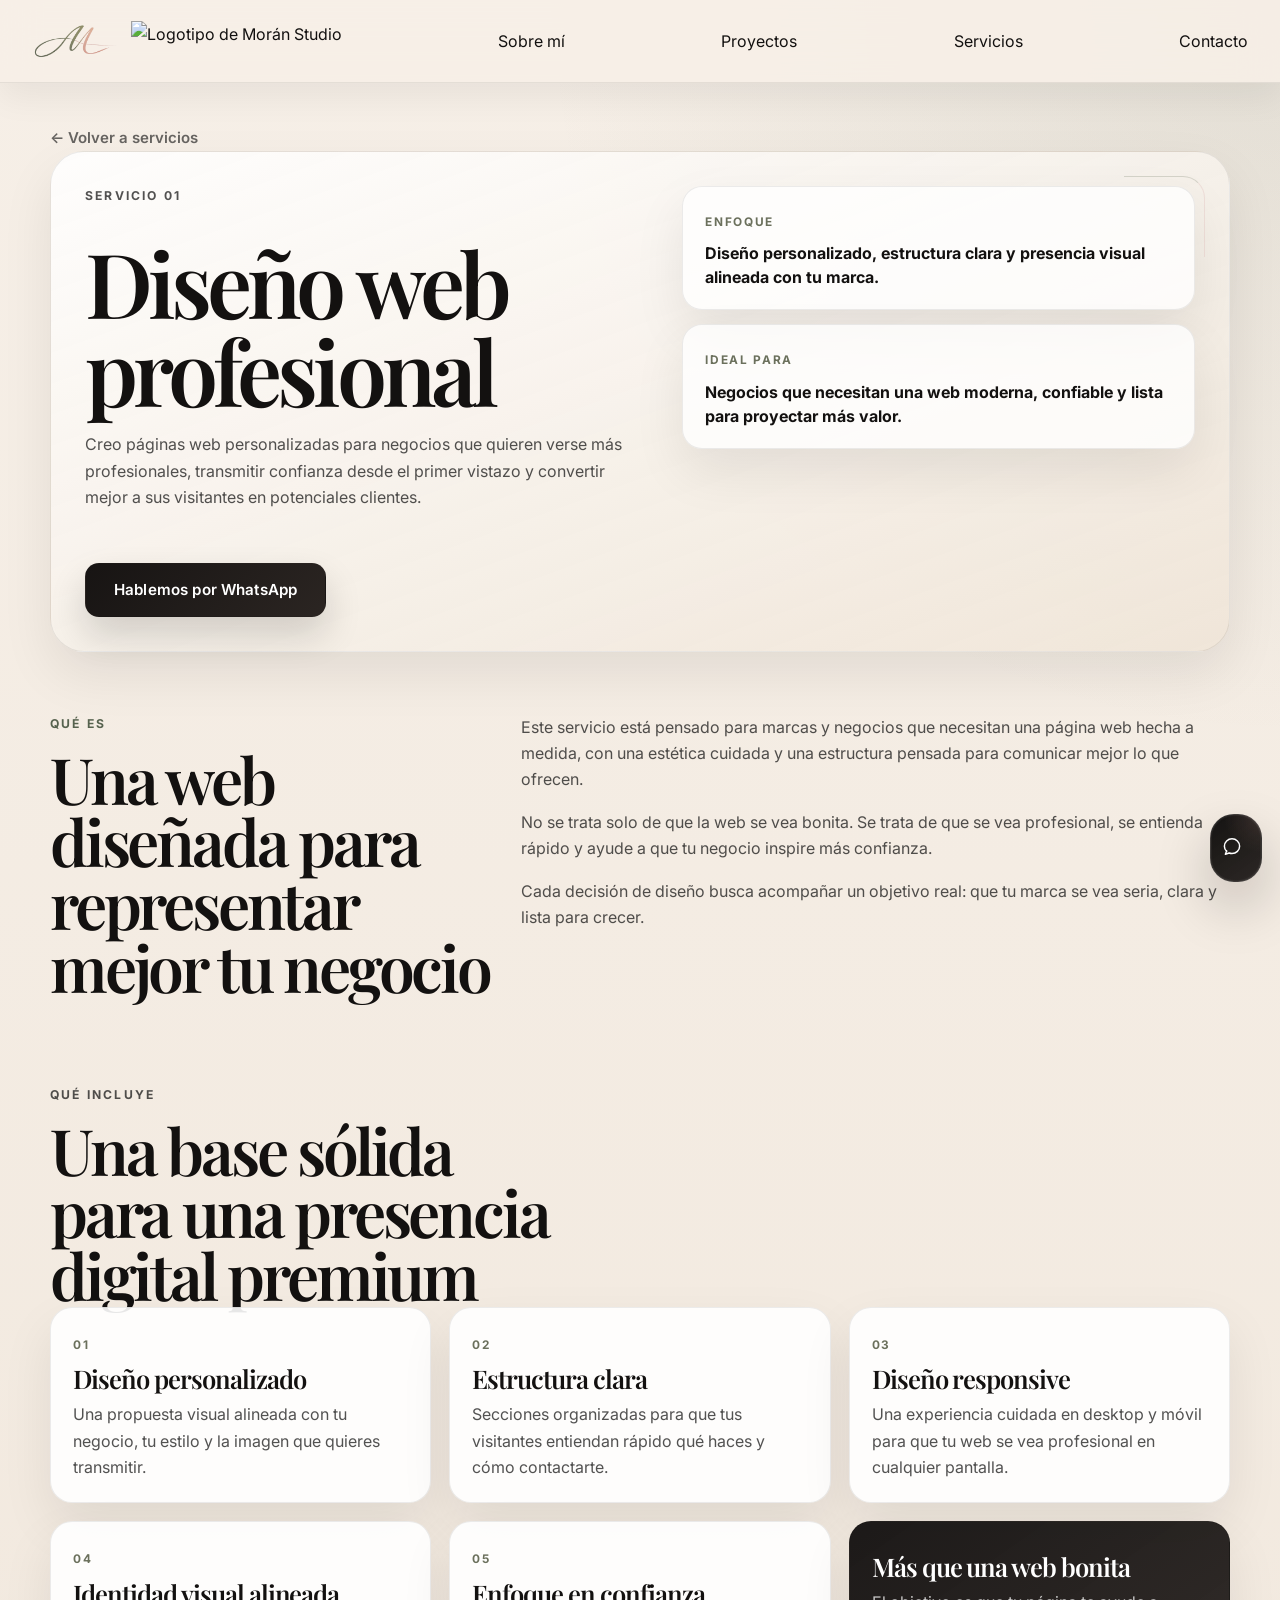
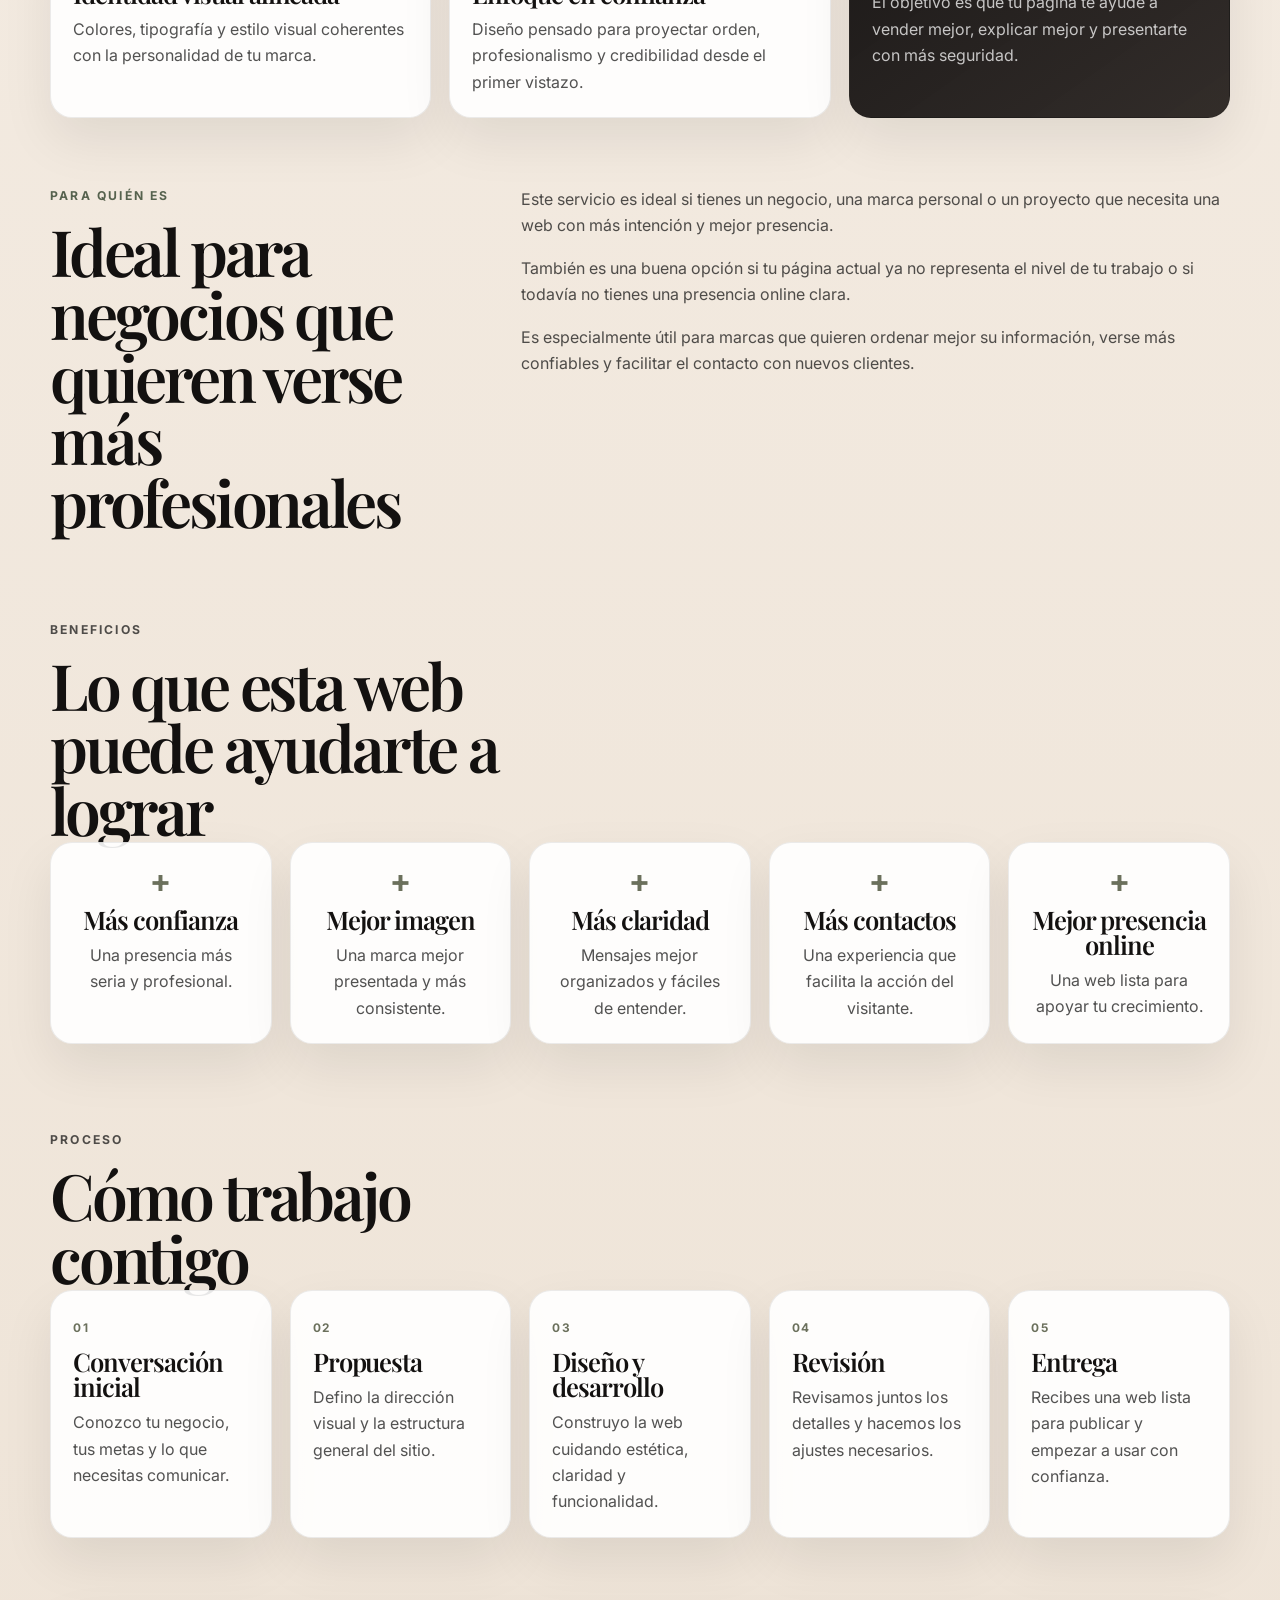
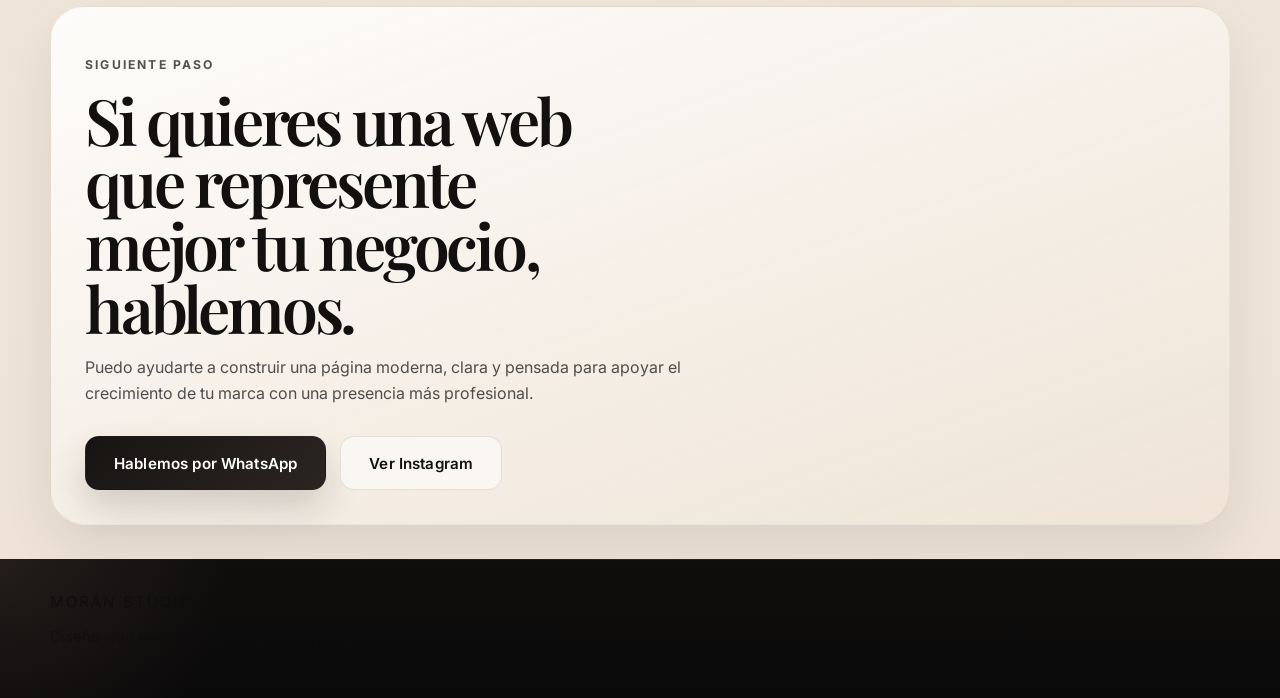
==== commit 69fd5a13: "Refine site design and add premium chatbot # Conflicts: #	index.html #	servicios/web-con-sistema-edi" ====
--- a/servicios/diseno-web-profesional.html
+++ b/servicios/diseno-web-profesional.html
@@ -15,6 +15,7 @@
     rel="stylesheet"
   >
   <link rel="stylesheet" href="../styles.css">
+  <link rel="stylesheet" href="../chatbot.css">
 </head>
 <body class="service-page">
   <div class="page-shell">
@@ -22,14 +23,9 @@
       <div class="nav">
         <a class="brand" href="../index.html#inicio" aria-label="Ir al inicio de Morán Studio">
           <img class="brand-mark" src="../assets/images/logo.png" alt="Isotipo de Morán Studio">
-          <img class="brand-wordmark" src="../assets/images/logo.png" alt="Logotipo de Morán Studio">
-        </a>
-        <button class="menu-toggle" type="button" aria-expanded="false" aria-controls="menu-principal" aria-label="Abrir menú">
-          <span></span>
-          <span></span>
-          <span></span>
-        </button>
-        <nav class="site-nav" id="menu-principal" aria-label="Navegación principal">
+          <img class="brand-wordmark" src="../assets/images/l.png" alt="Logotipo de Morán Studio">
+        </a
+        <nav class="site-nav" aria-label="Navegación principal">
           <a href="../index.html#sobre-mi">Sobre mí</a>
           <a href="../index.html#proyectos">Proyectos</a>
           <a href="../index.html#servicios">Servicios</a>
@@ -199,6 +195,38 @@
       </div>
     </footer>
   </div>
+  <section class="chatbot" data-chatbot aria-label="Asistente de Moran Studio">
+    <div class="chatbot__panel" data-chatbot-panel role="dialog" aria-modal="false" aria-hidden="true" aria-labelledby="chatbot-title-service-design">
+      <div class="chatbot__header">
+        <div class="chatbot__header-copy">
+          <span class="chatbot__eyebrow">Chat comercial</span>
+          <h2 class="chatbot__title" id="chatbot-title-service-design">Asistente Moran Studio</h2>
+          <p class="chatbot__subtitle">Te ayudo a elegir la web ideal para tu negocio</p>
+        </div>
+        <button class="chatbot__close" type="button" data-chatbot-close aria-label="Cerrar chat">×</button>
+      </div>
+      <div class="chatbot__messages" data-chatbot-messages aria-live="polite" aria-atomic="false"></div>
+      <form class="chatbot__composer" data-chatbot-form>
+        <div class="chatbot__input-row">
+          <input class="chatbot__input" type="text" data-chatbot-input placeholder="Escribe tu mensaje..." aria-label="Escribe tu mensaje">
+          <button class="chatbot__send" type="submit" aria-label="Enviar mensaje">
+            <svg viewBox="0 0 24 24" aria-hidden="true" fill="none">
+              <path d="M4 12.5 19.2 4l-3.7 16-4.3-5-4.5-2.5Z" stroke="currentColor" stroke-width="1.6" stroke-linejoin="round"/>
+              <path d="M19 4 10.8 14.9" stroke="currentColor" stroke-width="1.6" stroke-linecap="round"/>
+            </svg>
+          </button>
+        </div>
+        <p class="chatbot__hint">Responde preguntas frecuentes, recomienda webs y te lleva directo a WhatsApp.</p>
+      </form>
+    </div>
+    <button class="chatbot__toggle" type="button" data-chatbot-toggle aria-expanded="false" aria-controls="chatbot-title-service-design" aria-label="Abrir asistente de Moran Studio">
+      <svg class="chatbot__toggle-icon" viewBox="0 0 24 24" aria-hidden="true" fill="none">
+        <path d="M6.2 16.8c-1.5-1.4-2.5-3.4-2.5-5.7 0-4.4 3.7-8 8.3-8s8.3 3.6 8.3 8-3.7 8-8.3 8c-1.1 0-2.2-.2-3.1-.6l-4.1 1.4 1.4-3.7Z" stroke="currentColor" stroke-width="1.6" stroke-linejoin="round"/>
+      </svg>
+      <span class="chatbot__toggle-close" aria-hidden="true">×</span>
+    </button>
+  </section>
   <script src="../script.js"></script>
+  <script src="../chatbot.js"></script>
 </body>
 </html>
--- a/styles.css
+++ b/styles.css
@@ -1544,3 +1544,4624 @@
     align-items: flex-start;
   }
 }
+
+:root {
+  --color-ink-rich: #131110;
+  --color-paper-rich: #f4ede4;
+  --color-paper-deep: #eadfce;
+  --color-night-rich: #11100f;
+  --color-olive-deep: #56624e;
+  --color-terracotta: #9d6757;
+  --color-rose-dust: #b88a84;
+  --color-wine-soft: #452731;
+  --color-line-soft: rgba(19, 17, 16, 0.1);
+  --shadow-atmosphere: 0 30px 80px rgba(14, 12, 11, 0.12);
+}
+
+html {
+  scroll-padding-top: 104px;
+}
+
+body {
+  color: var(--color-ink-rich);
+  background:
+    radial-gradient(circle at top left, rgba(184, 138, 132, 0.22), transparent 18%),
+    radial-gradient(circle at 85% 8%, rgba(86, 98, 78, 0.18), transparent 16%),
+    linear-gradient(180deg, #f6efe7 0%, #efe4d8 34%, #f8f3ed 65%, #ece1d3 100%);
+}
+
+.site-header {
+  background: rgba(248, 241, 233, 0.8);
+  border-bottom-color: rgba(19, 17, 16, 0.08);
+  box-shadow: 0 14px 34px rgba(19, 17, 16, 0.06);
+}
+
+.site-header.is-scrolled {
+  background: rgba(244, 236, 227, 0.9);
+  box-shadow: 0 18px 40px rgba(19, 17, 16, 0.1);
+}
+
+.nav {
+  max-width: 1340px;
+  margin: 0 auto;
+  padding: 20px 32px;
+}
+
+.site-nav {
+  gap: 30px;
+  font-size: 0.92rem;
+  letter-spacing: 0.02em;
+  color: rgba(19, 17, 16, 0.72);
+}
+
+.site-nav a::after {
+  background: linear-gradient(90deg, var(--color-terracotta), var(--color-olive-deep));
+}
+
+h1,
+h2,
+h3 {
+  font-family: var(--font-title);
+  font-weight: 600;
+  line-height: 0.98;
+  color: var(--color-ink-rich);
+}
+
+h1 {
+  font-size: clamp(3.7rem, 7vw, 6.4rem);
+  max-width: 10ch;
+  letter-spacing: -0.055em;
+}
+
+h2 {
+  font-size: clamp(2.6rem, 5vw, 4.2rem);
+  max-width: 13ch;
+  letter-spacing: -0.05em;
+}
+
+h3 {
+  font-size: clamp(1.45rem, 2vw, 1.9rem);
+  letter-spacing: -0.04em;
+}
+
+.eyebrow {
+  color: var(--color-olive-deep);
+  font-size: 0.76rem;
+  letter-spacing: 0.18em;
+}
+
+.section {
+  padding: 108px 0;
+}
+
+.section::before {
+  width: min(1200px, calc(100vw - 56px));
+  background: linear-gradient(90deg, transparent, rgba(19, 17, 16, 0.14), transparent);
+}
+
+.button {
+  min-height: 54px;
+  padding: 0 28px;
+  border-radius: 999px;
+  font-size: 0.95rem;
+  letter-spacing: 0.01em;
+}
+
+.button-primary {
+  background: linear-gradient(135deg, #171413, #2b2522);
+  box-shadow: 0 18px 36px rgba(19, 17, 16, 0.16);
+}
+
+.button-primary:hover,
+.button-primary:focus-visible {
+  background: linear-gradient(135deg, #211d1b, #3a302c);
+  box-shadow:
+    0 22px 42px rgba(19, 17, 16, 0.2),
+    0 0 0 1px rgba(184, 138, 132, 0.18);
+}
+
+.button-secondary {
+  background: rgba(255, 255, 255, 0.54);
+  border-color: rgba(19, 17, 16, 0.1);
+  backdrop-filter: blur(16px);
+}
+
+.button-secondary:hover,
+.button-secondary:focus-visible {
+  background: rgba(255, 255, 255, 0.78);
+  border-color: rgba(86, 98, 78, 0.28);
+}
+
+.project-tag {
+  color: var(--color-rose-dust);
+  font-size: 0.74rem;
+  letter-spacing: 0.18em;
+}
+
+.hero {
+  position: relative;
+  overflow: hidden;
+}
+
+.hero::before {
+  content: "";
+  position: absolute;
+  inset: 0;
+  background:
+    radial-gradient(circle at 12% 18%, rgba(184, 138, 132, 0.22), transparent 20%),
+    radial-gradient(circle at 88% 18%, rgba(86, 98, 78, 0.18), transparent 18%),
+    linear-gradient(180deg, rgba(255, 255, 255, 0.1), transparent 55%);
+  pointer-events: none;
+}
+
+.hero::after {
+  height: 180px;
+  inset: auto 0 -40px;
+  background: linear-gradient(180deg, rgba(244, 237, 228, 0), rgba(244, 237, 228, 0.9));
+}
+
+.hero-panel {
+  min-height: 100vh;
+  padding: clamp(122px, 14vw, 176px) clamp(24px, 6vw, 72px) clamp(68px, 8vw, 96px);
+  background:
+    linear-gradient(126deg, rgba(15, 15, 15, 0.76), rgba(15, 15, 15, 0.4)),
+    radial-gradient(circle at right top, rgba(184, 138, 132, 0.24), transparent 18%),
+    radial-gradient(circle at left bottom, rgba(86, 98, 78, 0.2), transparent 22%),
+    url("./assets/images/hero.png") center center / cover no-repeat;
+}
+
+.hero-grid {
+  display: grid;
+  grid-template-columns: minmax(0, 1fr) minmax(360px, 0.94fr);
+  align-items: end;
+  gap: 44px;
+  max-width: 1320px;
+  margin: 0 auto;
+}
+
+.hero-copy,
+.hero-visual {
+  position: relative;
+  z-index: 1;
+}
+
+.hero-copy {
+  max-width: 680px;
+  color: var(--color-white);
+}
+
+.hero-copy .eyebrow,
+.hero-copy h1,
+.hero-copy .hero-text,
+.hero-kicker {
+  color: var(--color-white);
+}
+
+.hero-kicker {
+  max-width: 34ch;
+  margin: 0 0 18px;
+  color: rgba(255, 255, 255, 0.74);
+  font-size: 0.98rem;
+}
+
+.hero h1 {
+  max-width: 9ch;
+}
+
+.hero-text {
+  max-width: 48ch;
+  margin-top: 28px;
+  font-size: 1.08rem;
+  color: rgba(255, 255, 255, 0.76);
+}
+
+.hero-actions {
+  gap: 14px;
+  margin-top: 34px;
+}
+
+.hero .button-secondary {
+  background: rgba(255, 255, 255, 0.08);
+  border-color: rgba(255, 255, 255, 0.18);
+  color: var(--color-white);
+}
+
+.hero .button-secondary:hover,
+.hero .button-secondary:focus-visible {
+  background: rgba(255, 255, 255, 0.16);
+  border-color: rgba(255, 255, 255, 0.24);
+}
+
+.hero-proof {
+  display: grid;
+  grid-template-columns: repeat(3, minmax(0, 1fr));
+  gap: 14px;
+  margin-top: 44px;
+  padding: 0;
+  list-style: none;
+}
+
+.hero-proof li {
+  padding: 18px 18px 20px;
+  border: 1px solid rgba(255, 255, 255, 0.14);
+  border-radius: 24px;
+  background: linear-gradient(180deg, rgba(255, 255, 255, 0.12), rgba(255, 255, 255, 0.04));
+  backdrop-filter: blur(12px);
+}
+
+.hero-proof span {
+  display: inline-block;
+  margin-bottom: 10px;
+  color: rgba(255, 255, 255, 0.54);
+  font-size: 0.74rem;
+  font-weight: 700;
+  letter-spacing: 0.16em;
+}
+
+.hero-proof strong {
+  display: block;
+  font-size: 1rem;
+  line-height: 1.3;
+}
+
+.hero-proof p {
+  margin-top: 8px;
+  color: rgba(255, 255, 255, 0.68);
+  font-size: 0.92rem;
+}
+
+.hero-visual {
+  display: grid;
+  gap: 18px;
+  justify-self: end;
+  width: min(100%, 540px);
+}
+
+.hero-visual-main {
+  position: relative;
+  overflow: hidden;
+  min-height: 560px;
+  border: 1px solid rgba(255, 255, 255, 0.14);
+  border-radius: 34px;
+  background: rgba(255, 255, 255, 0.1);
+  box-shadow: 0 36px 80px rgba(0, 0, 0, 0.32);
+}
+
+.hero-visual-video {
+  width: 100%;
+  height: 100%;
+  min-height: 560px;
+  object-fit: cover;
+}
+
+.hero-visual-note {
+  position: absolute;
+  left: 22px;
+  right: 22px;
+  bottom: 22px;
+  display: grid;
+  gap: 8px;
+  padding: 20px;
+  border: 1px solid rgba(255, 255, 255, 0.14);
+  border-radius: 24px;
+  background: linear-gradient(180deg, rgba(17, 16, 15, 0.44), rgba(17, 16, 15, 0.82));
+  color: var(--color-white);
+  backdrop-filter: blur(12px);
+}
+
+.hero-visual-note strong {
+  font-size: 1.28rem;
+}
+
+.hero-visual-note span {
+  color: rgba(255, 255, 255, 0.74);
+}
+
+.hero-floating {
+  position: absolute;
+  display: inline-flex;
+  align-items: center;
+  min-height: 46px;
+  padding: 0 16px;
+  border: 1px solid rgba(255, 255, 255, 0.18);
+  border-radius: 999px;
+  background: rgba(255, 255, 255, 0.14);
+  color: var(--color-white);
+  font-size: 0.84rem;
+  font-weight: 600;
+  backdrop-filter: blur(12px);
+}
+
+.hero-floating--top {
+  top: 22px;
+  left: 22px;
+}
+
+.hero-floating--bottom {
+  right: 22px;
+  bottom: 136px;
+}
+
+.hero-visual-stack {
+  display: grid;
+  grid-template-columns: minmax(0, 1fr) minmax(180px, 0.74fr);
+  gap: 18px;
+}
+
+.hero-mini-card,
+.hero-metric-card {
+  min-height: 170px;
+  padding: 18px;
+  border: 1px solid rgba(255, 255, 255, 0.12);
+  border-radius: 26px;
+  background: linear-gradient(160deg, rgba(17, 16, 15, 0.9), rgba(36, 31, 29, 0.86));
+  color: var(--color-white);
+  box-shadow: 0 24px 56px rgba(0, 0, 0, 0.22);
+}
+
+.hero-mini-card {
+  display: grid;
+  grid-template-columns: 112px minmax(0, 1fr);
+  gap: 14px;
+  align-items: center;
+}
+
+.hero-mini-card img {
+  width: 100%;
+  height: 132px;
+  object-fit: cover;
+  border-radius: 18px;
+}
+
+.hero-metric-card {
+  display: grid;
+  align-content: space-between;
+  background: linear-gradient(160deg, rgba(184, 138, 132, 0.22), rgba(17, 16, 15, 0.94));
+}
+
+.hero-metric-card strong {
+  font-size: 1.45rem;
+  line-height: 1.05;
+}
+
+.hero-metric-card p {
+  color: rgba(255, 255, 255, 0.74);
+}
+
+.intro-band {
+  padding: 40px 0 18px;
+}
+
+.intro-band::before {
+  display: none;
+}
+
+.intro-band-grid {
+  display: grid;
+  grid-template-columns: minmax(0, 1.2fr) minmax(300px, 0.8fr);
+  gap: 32px;
+  align-items: end;
+}
+
+.intro-band-copy h2 {
+  max-width: 14ch;
+}
+
+.intro-band-points {
+  display: grid;
+  gap: 12px;
+}
+
+.intro-band-points p {
+  margin: 0;
+  padding: 16px 0;
+  border-bottom: 1px solid rgba(19, 17, 16, 0.12);
+  color: rgba(19, 17, 16, 0.72);
+  font-size: 1rem;
+}
+
+.about-story {
+  padding-top: 86px;
+}
+
+.about-story-grid {
+  display: grid;
+  grid-template-columns: minmax(0, 1.04fr) minmax(320px, 0.96fr);
+  gap: 38px;
+  align-items: center;
+}
+
+.about-story-copy {
+  display: grid;
+  gap: 20px;
+}
+
+.about-story-copy p:not(.eyebrow) {
+  max-width: 58ch;
+  color: rgba(19, 17, 16, 0.72);
+}
+
+.about-story-meta {
+  display: grid;
+  grid-template-columns: repeat(3, minmax(0, 1fr));
+  gap: 14px;
+  margin-top: 8px;
+}
+
+.about-story-meta article {
+  padding-top: 16px;
+  border-top: 1px solid rgba(19, 17, 16, 0.14);
+}
+
+.about-story-meta span {
+  display: block;
+  margin-bottom: 8px;
+  color: var(--color-olive-deep);
+  font-size: 0.75rem;
+  font-weight: 700;
+  letter-spacing: 0.16em;
+  text-transform: uppercase;
+}
+
+.about-story-meta strong {
+  font-size: 0.98rem;
+  line-height: 1.45;
+}
+
+.about-story-visual {
+  position: relative;
+  display: grid;
+  gap: 18px;
+}
+
+.portrait-frame {
+  position: relative;
+  padding: 14px;
+  border: 1px solid rgba(19, 17, 16, 0.08);
+  border-radius: 36px;
+  background: linear-gradient(160deg, rgba(255, 255, 255, 0.96), rgba(239, 228, 214, 0.8));
+  box-shadow: var(--shadow-atmosphere);
+}
+
+.portrait-frame::after {
+  content: "";
+  position: absolute;
+  right: -18px;
+  bottom: -24px;
+  width: 180px;
+  height: 180px;
+  border-radius: 50%;
+  background: radial-gradient(circle, rgba(184, 138, 132, 0.26), transparent 68%);
+  pointer-events: none;
+}
+
+.about-photo {
+  width: 100%;
+  height: 560px;
+  object-fit: cover;
+  object-position: center top;
+  border-radius: 26px;
+}
+
+.about-story-badge {
+  position: absolute;
+  top: 26px;
+  left: -18px;
+  padding: 12px 16px;
+  border-radius: 999px;
+  background: rgba(19, 17, 16, 0.92);
+  color: var(--color-white);
+  font-size: 0.8rem;
+  font-weight: 600;
+  box-shadow: 0 20px 40px rgba(19, 17, 16, 0.22);
+}
+
+.about-story-chips {
+  display: flex;
+  flex-wrap: wrap;
+  gap: 10px;
+  margin: 0;
+  padding: 0;
+  list-style: none;
+}
+
+.about-story-chips li {
+  padding: 10px 14px;
+  border: 1px solid rgba(19, 17, 16, 0.12);
+  border-radius: 999px;
+  background: rgba(255, 255, 255, 0.62);
+  font-size: 0.92rem;
+  font-weight: 600;
+}
+
+.section-lead,
+.section-intro {
+  max-width: 820px;
+}
+
+.section-lead p:not(.eyebrow),
+.section-intro p:not(.eyebrow) {
+  margin-top: 18px;
+  max-width: 60ch;
+  color: rgba(19, 17, 16, 0.72);
+}
+
+.services-editorial {
+  background:
+    radial-gradient(circle at right top, rgba(86, 98, 78, 0.1), transparent 22%),
+    linear-gradient(180deg, rgba(255, 255, 255, 0.18), rgba(255, 255, 255, 0));
+}
+
+.services-editorial-layout {
+  display: grid;
+  grid-template-columns: minmax(0, 1.15fr) minmax(280px, 0.85fr);
+  gap: 34px;
+  margin-top: 42px;
+  align-items: start;
+}
+
+.services-editorial-list {
+  display: grid;
+}
+
+.service-line {
+  display: grid;
+  grid-template-columns: 78px minmax(0, 1fr) minmax(220px, 0.7fr);
+  gap: 22px;
+  padding: 28px 0;
+  border-top: 1px solid rgba(19, 17, 16, 0.12);
+}
+
+.service-line:last-child {
+  border-bottom: 1px solid rgba(19, 17, 16, 0.12);
+}
+
+.service-line--featured {
+  padding: 28px;
+  border: 1px solid rgba(19, 17, 16, 0.08);
+  border-radius: 34px;
+  background: linear-gradient(145deg, rgba(19, 17, 16, 0.96), rgba(38, 33, 30, 0.94));
+  box-shadow: var(--shadow-atmosphere);
+}
+
+.service-line--featured + .service-line {
+  margin-top: 10px;
+}
+
+.service-line-index {
+  color: rgba(19, 17, 16, 0.42);
+  font-size: 0.84rem;
+  font-weight: 700;
+  letter-spacing: 0.16em;
+  text-transform: uppercase;
+}
+
+.service-line-copy {
+  display: grid;
+  gap: 10px;
+}
+
+.service-line-label {
+  margin: 0;
+  color: var(--color-olive-deep);
+  font-size: 0.76rem;
+  font-weight: 700;
+  letter-spacing: 0.16em;
+  text-transform: uppercase;
+}
+
+.service-line-copy p:last-child,
+.service-line-meta span {
+  color: rgba(19, 17, 16, 0.72);
+}
+
+.service-line-meta {
+  display: grid;
+  align-content: space-between;
+  gap: 16px;
+}
+
+.service-line-meta span {
+  max-width: 28ch;
+}
+
+.service-line-link {
+  display: inline-flex;
+  align-items: center;
+  gap: 8px;
+  color: var(--color-olive-deep);
+  font-size: 0.92rem;
+  font-weight: 700;
+}
+
+.service-line-link::after {
+  content: "→";
+  font-size: 1rem;
+}
+
+.service-line-link:hover,
+.service-line-link:focus-visible {
+  transform: translateX(2px);
+}
+
+.service-line--featured .service-line-index,
+.service-line--featured h3,
+.service-line--featured .service-line-link,
+.service-line--featured .service-line-label {
+  color: var(--color-white);
+}
+
+.service-line--featured .service-line-copy p:last-child,
+.service-line--featured .service-line-meta span {
+  color: rgba(255, 255, 255, 0.72);
+}
+
+.services-note {
+  display: grid;
+  gap: 18px;
+  padding: 28px;
+  border: 1px solid rgba(19, 17, 16, 0.08);
+  border-radius: 32px;
+  background: linear-gradient(160deg, rgba(255, 255, 255, 0.78), rgba(239, 228, 214, 0.72));
+  box-shadow: 0 24px 56px rgba(19, 17, 16, 0.08);
+}
+
+.services-note-list {
+  display: grid;
+  gap: 12px;
+  margin: 0;
+  padding: 0;
+  list-style: none;
+}
+
+.services-note-list li {
+  padding-bottom: 12px;
+  border-bottom: 1px solid rgba(19, 17, 16, 0.1);
+  color: rgba(19, 17, 16, 0.74);
+}
+
+.projects {
+  background:
+    radial-gradient(circle at 80% 12%, rgba(184, 138, 132, 0.18), transparent 18%),
+    linear-gradient(180deg, #161311 0%, #100f0e 100%);
+  color: var(--color-white);
+}
+
+.projects::before {
+  background: linear-gradient(90deg, transparent, rgba(255, 255, 255, 0.12), transparent);
+}
+
+.projects h2,
+.projects h3 {
+  color: var(--color-white);
+}
+
+.projects .eyebrow,
+.proof-copy .eyebrow,
+.final-cta .eyebrow {
+  color: rgba(255, 255, 255, 0.62);
+}
+
+.projects .service-line-link {
+  color: var(--color-white);
+}
+
+.projects-head {
+  display: grid;
+  grid-template-columns: minmax(0, 1fr) minmax(280px, 0.7fr);
+  gap: 26px;
+  align-items: end;
+}
+
+.projects-head p:last-child {
+  color: rgba(255, 255, 255, 0.72);
+}
+
+.project-feature {
+  display: grid;
+  grid-template-columns: minmax(0, 0.92fr) minmax(360px, 1.08fr);
+  gap: 30px;
+  margin-top: 42px;
+  padding: 34px;
+  border: 1px solid rgba(255, 255, 255, 0.08);
+  border-radius: 38px;
+  background: linear-gradient(155deg, rgba(255, 255, 255, 0.05), rgba(255, 255, 255, 0.02));
+  box-shadow: 0 28px 64px rgba(0, 0, 0, 0.28);
+}
+
+.project-feature-copy {
+  display: grid;
+  gap: 18px;
+  align-content: center;
+}
+
+.project-summary {
+  max-width: 50ch;
+  color: rgba(255, 255, 255, 0.72);
+  font-size: 1.05rem;
+}
+
+.project-insights {
+  display: grid;
+  gap: 12px;
+}
+
+.project-insights article {
+  padding: 18px 0;
+  border-top: 1px solid rgba(255, 255, 255, 0.1);
+}
+
+.project-insights span {
+  display: block;
+  margin-bottom: 8px;
+  color: rgba(255, 255, 255, 0.48);
+  font-size: 0.76rem;
+  font-weight: 700;
+  letter-spacing: 0.16em;
+  text-transform: uppercase;
+}
+
+.project-insights strong {
+  font-size: 0.98rem;
+  line-height: 1.45;
+}
+
+.project-feature-media {
+  overflow: hidden;
+  min-height: 520px;
+  border-radius: 30px;
+  background: rgba(255, 255, 255, 0.06);
+}
+
+.project-feature-video {
+  width: 100%;
+  height: 100%;
+  min-height: 520px;
+  object-fit: cover;
+}
+
+.projects-grid-alt {
+  display: grid;
+  grid-template-columns: repeat(2, minmax(0, 1fr));
+  gap: 22px;
+  margin-top: 24px;
+}
+
+.project-story {
+  overflow: hidden;
+  border: 1px solid rgba(255, 255, 255, 0.08);
+  border-radius: 30px;
+  background: linear-gradient(180deg, rgba(255, 255, 255, 0.06), rgba(255, 255, 255, 0.03));
+  box-shadow: 0 24px 54px rgba(0, 0, 0, 0.16);
+}
+
+.project-story--wide {
+  grid-column: span 2;
+  display: grid;
+  grid-template-columns: minmax(320px, 0.92fr) minmax(0, 1.08fr);
+}
+
+.project-story--tall .project-story-media {
+  min-height: 420px;
+}
+
+.project-story--wide .project-story-media {
+  min-height: 100%;
+}
+
+.project-story-media {
+  overflow: hidden;
+  min-height: 320px;
+  background: #0f0f0f;
+}
+
+.project-story-media img {
+  width: 100%;
+  height: 100%;
+  object-fit: cover;
+  transition: transform 900ms cubic-bezier(0.2, 0.65, 0.2, 1);
+}
+
+.project-story-copy {
+  display: grid;
+  gap: 12px;
+  padding: 24px;
+}
+
+.project-story-copy p:not(.project-tag) {
+  color: rgba(255, 255, 255, 0.72);
+}
+
+.project-story:hover img,
+.project-story:focus-within img {
+  transform: scale(1.05);
+}
+
+.distinction {
+  background:
+    radial-gradient(circle at left top, rgba(184, 138, 132, 0.12), transparent 18%),
+    linear-gradient(180deg, rgba(255, 255, 255, 0.16), rgba(255, 255, 255, 0));
+}
+
+.distinction-grid {
+  display: grid;
+  grid-template-columns: minmax(0, 0.92fr) minmax(320px, 1.08fr);
+  gap: 36px;
+  align-items: start;
+}
+
+.distinction-copy {
+  display: grid;
+  gap: 18px;
+}
+
+.distinction-copy p:last-child {
+  max-width: 56ch;
+  color: rgba(19, 17, 16, 0.72);
+}
+
+.distinction-list {
+  display: grid;
+  gap: 18px;
+  margin: 0;
+  padding: 0;
+  list-style: none;
+}
+
+.distinction-item {
+  display: grid;
+  grid-template-columns: 64px minmax(0, 1fr);
+  gap: 18px;
+  padding: 0 0 18px;
+  border-bottom: 1px solid rgba(19, 17, 16, 0.12);
+}
+
+.distinction-item span {
+  display: inline-flex;
+  align-items: start;
+  color: rgba(19, 17, 16, 0.34);
+  font-size: 0.8rem;
+  font-weight: 700;
+  letter-spacing: 0.16em;
+}
+
+.distinction-item div {
+  display: grid;
+  gap: 10px;
+}
+
+.distinction-item p {
+  color: rgba(19, 17, 16, 0.72);
+}
+
+.process-section {
+  background:
+    radial-gradient(circle at right bottom, rgba(86, 98, 78, 0.12), transparent 22%),
+    linear-gradient(180deg, rgba(255, 255, 255, 0.06), rgba(255, 255, 255, 0));
+}
+
+.process-flow {
+  display: grid;
+  grid-template-columns: repeat(5, minmax(0, 1fr));
+  gap: 18px;
+  margin-top: 38px;
+}
+
+.process-step {
+  padding: 22px 0 0;
+  border-top: 1px solid rgba(19, 17, 16, 0.14);
+}
+
+.process-step span {
+  display: inline-block;
+  margin-bottom: 16px;
+  color: var(--color-olive-deep);
+  font-size: 0.76rem;
+  font-weight: 700;
+  letter-spacing: 0.16em;
+  text-transform: uppercase;
+}
+
+.process-step p {
+  margin-top: 10px;
+  color: rgba(19, 17, 16, 0.72);
+}
+
+.proof-section {
+  position: relative;
+  background:
+    radial-gradient(circle at left bottom, rgba(86, 98, 78, 0.14), transparent 20%),
+    linear-gradient(180deg, #151210 0%, #100f0e 100%);
+}
+
+.proof-section::before,
+.final-cta::before,
+.site-footer::before {
+  background: linear-gradient(90deg, transparent, rgba(255, 255, 255, 0.1), transparent);
+}
+
+.proof-layout {
+  display: grid;
+  grid-template-columns: minmax(0, 0.9fr) minmax(320px, 1.1fr);
+  gap: 30px;
+  align-items: start;
+}
+
+.proof-copy h2,
+.proof-quote p,
+.final-cta h2,
+.site-footer h2,
+.site-footer h3 {
+  color: var(--color-white);
+}
+
+.proof-copy {
+  display: grid;
+  gap: 18px;
+}
+
+.proof-copy p:not(.eyebrow) {
+  max-width: 52ch;
+  color: rgba(255, 255, 255, 0.72);
+}
+
+.proof-chips {
+  display: flex;
+  flex-wrap: wrap;
+  gap: 10px;
+}
+
+.proof-chips span {
+  padding: 10px 14px;
+  border: 1px solid rgba(255, 255, 255, 0.12);
+  border-radius: 999px;
+  background: rgba(255, 255, 255, 0.06);
+  color: rgba(255, 255, 255, 0.78);
+  font-size: 0.9rem;
+}
+
+.proof-testimonials {
+  display: grid;
+  grid-template-columns: repeat(2, minmax(0, 1fr));
+  gap: 18px;
+}
+
+.proof-quote {
+  margin: 0;
+  display: grid;
+  gap: 22px;
+  padding: 28px;
+  border: 1px solid rgba(255, 255, 255, 0.08);
+  border-radius: 28px;
+  background: linear-gradient(180deg, rgba(255, 255, 255, 0.08), rgba(255, 255, 255, 0.03));
+  box-shadow: 0 26px 54px rgba(0, 0, 0, 0.16);
+}
+
+.proof-quote p {
+  color: rgba(255, 255, 255, 0.82);
+  font-size: 1.02rem;
+  line-height: 1.7;
+}
+
+.proof-quote footer {
+  display: grid;
+  gap: 6px;
+}
+
+.proof-quote footer strong {
+  color: var(--color-white);
+}
+
+.proof-quote footer span {
+  color: rgba(255, 255, 255, 0.58);
+}
+
+.faq-section {
+  background:
+    radial-gradient(circle at 88% 14%, rgba(184, 138, 132, 0.12), transparent 20%),
+    linear-gradient(180deg, rgba(255, 255, 255, 0.24), rgba(255, 255, 255, 0));
+}
+
+.faq-layout {
+  display: grid;
+  grid-template-columns: minmax(0, 0.9fr) minmax(340px, 1.1fr);
+  gap: 34px;
+  align-items: start;
+}
+
+.faq-copy {
+  display: grid;
+  gap: 18px;
+}
+
+.faq-copy p:last-child {
+  max-width: 50ch;
+  color: rgba(19, 17, 16, 0.72);
+}
+
+.faq-list {
+  display: grid;
+  gap: 0;
+  border-top: 1px solid rgba(19, 17, 16, 0.12);
+}
+
+.faq-item {
+  border-bottom: 1px solid rgba(19, 17, 16, 0.12);
+}
+
+.faq-item summary {
+  position: relative;
+  padding: 22px 42px 22px 0;
+  cursor: pointer;
+  list-style: none;
+  font-size: 1.05rem;
+  font-weight: 600;
+}
+
+.faq-item summary::-webkit-details-marker {
+  display: none;
+}
+
+.faq-item summary::after {
+  content: "+";
+  position: absolute;
+  top: 18px;
+  right: 0;
+  font-size: 1.5rem;
+  line-height: 1;
+  color: var(--color-olive-deep);
+  transition: transform var(--transition-smooth), color var(--transition-smooth);
+}
+
+.faq-item[open] summary::after {
+  transform: rotate(45deg);
+  color: var(--color-terracotta);
+}
+
+.faq-item p {
+  max-width: 58ch;
+  margin: 0 0 22px;
+  color: rgba(19, 17, 16, 0.72);
+}
+
+.final-cta {
+  background:
+    radial-gradient(circle at left top, rgba(184, 138, 132, 0.16), transparent 18%),
+    linear-gradient(180deg, #161311 0%, #100f0e 100%);
+  color: var(--color-white);
+}
+
+.final-cta-panel {
+  display: grid;
+  grid-template-columns: minmax(0, 1fr) minmax(320px, 0.82fr);
+  gap: 32px;
+  padding: 38px;
+  border: 1px solid rgba(255, 255, 255, 0.08);
+  border-radius: 38px;
+  background: linear-gradient(145deg, rgba(255, 255, 255, 0.05), rgba(255, 255, 255, 0.02));
+  box-shadow: 0 28px 60px rgba(0, 0, 0, 0.2);
+}
+
+.final-cta-copy {
+  display: grid;
+  gap: 18px;
+}
+
+.final-cta-copy p:not(.eyebrow) {
+  max-width: 54ch;
+  color: rgba(255, 255, 255, 0.74);
+}
+
+.final-cta .button-secondary {
+  background: rgba(255, 255, 255, 0.08);
+  border-color: rgba(255, 255, 255, 0.16);
+  color: var(--color-white);
+}
+
+.final-cta-meta {
+  display: grid;
+  gap: 14px;
+}
+
+.final-cta-meta article {
+  padding: 20px 22px;
+  border: 1px solid rgba(255, 255, 255, 0.1);
+  border-radius: 22px;
+  background: rgba(255, 255, 255, 0.05);
+}
+
+.final-cta-meta span {
+  display: block;
+  margin-bottom: 8px;
+  color: rgba(255, 255, 255, 0.52);
+  font-size: 0.74rem;
+  font-weight: 700;
+  letter-spacing: 0.16em;
+  text-transform: uppercase;
+}
+
+.final-cta-meta strong {
+  color: var(--color-white);
+  font-size: 1rem;
+  line-height: 1.45;
+}
+
+.site-footer {
+  position: relative;
+  padding: 26px 0 48px;
+  background:
+    radial-gradient(circle at left top, rgba(184, 138, 132, 0.12), transparent 18%),
+    linear-gradient(180deg, #0f0e0d 0%, #0a0909 100%);
+}
+
+.site-footer::before {
+  content: "";
+  position: absolute;
+  top: 0;
+  left: 50%;
+  width: min(1200px, calc(100vw - 56px));
+  height: 1px;
+  transform: translateX(-50%);
+}
+
+.footer-panel {
+  display: grid;
+  grid-template-columns: minmax(0, 0.9fr) minmax(360px, 1.1fr);
+  gap: 34px;
+  padding: 38px;
+  border: 1px solid rgba(255, 255, 255, 0.08);
+  border-radius: 34px;
+  background: linear-gradient(145deg, rgba(255, 255, 255, 0.04), rgba(255, 255, 255, 0.02));
+  box-shadow: 0 28px 68px rgba(0, 0, 0, 0.26);
+}
+
+.footer-brand {
+  gap: 22px;
+}
+
+.footer-brand-text {
+  max-width: 42ch;
+  color: rgba(255, 255, 255, 0.72);
+}
+
+.footer-social {
+  display: flex;
+  flex-wrap: wrap;
+  gap: 12px;
+}
+
+.social-link {
+  display: inline-flex;
+  align-items: center;
+  justify-content: center;
+  width: 48px;
+  height: 48px;
+  border: 1px solid rgba(255, 255, 255, 0.12);
+  border-radius: 50%;
+  background: rgba(255, 255, 255, 0.04);
+  color: rgba(255, 255, 255, 0.84);
+}
+
+.social-link svg {
+  width: 20px;
+  height: 20px;
+}
+
+.social-link:hover,
+.social-link:focus-visible {
+  transform: translateY(-2px);
+  background: rgba(255, 255, 255, 0.1);
+  color: var(--color-white);
+}
+
+.footer-columns {
+  display: grid;
+  grid-template-columns: repeat(4, minmax(0, 1fr));
+  gap: 24px;
+}
+
+.footer-column {
+  gap: 12px;
+}
+
+.footer-column a {
+  color: rgba(255, 255, 255, 0.78);
+}
+
+.footer-column a:hover,
+.footer-column a:focus-visible {
+  color: var(--color-white);
+}
+
+.footer-contact {
+  display: grid;
+  gap: 4px;
+  padding: 12px 0;
+  border-bottom: 1px solid rgba(255, 255, 255, 0.08);
+}
+
+.footer-contact span {
+  color: rgba(255, 255, 255, 0.48);
+  font-size: 0.74rem;
+  font-weight: 700;
+  letter-spacing: 0.16em;
+  text-transform: uppercase;
+}
+
+.footer-contact strong {
+  color: var(--color-white);
+  font-size: 0.98rem;
+}
+
+.footer-bottom {
+  padding-top: 22px;
+  margin-top: 20px;
+  border-top-color: rgba(255, 255, 255, 0.08);
+}
+
+.footer-bottom p:first-child,
+.footer-bottom p:last-child {
+  color: rgba(255, 255, 255, 0.68);
+  font-family: var(--font-body);
+  letter-spacing: 0.01em;
+  text-transform: none;
+}
+
+.footer-content {
+  display: grid;
+  gap: 10px;
+  color: rgba(255, 255, 255, 0.7);
+}
+
+.service-page {
+  background:
+    radial-gradient(circle at top right, rgba(86, 98, 78, 0.12), transparent 18%),
+    linear-gradient(180deg, #f6efe7 0%, #ede2d5 100%);
+}
+
+.service-page .site-header {
+  background: rgba(247, 239, 231, 0.88);
+}
+
+.service-hero-panel,
+.service-proof-panel,
+.service-final-cta,
+.service-case-card,
+.service-summary-card,
+.include-card,
+.benefit-card,
+.process-card,
+.service-aside-card {
+  border-color: rgba(19, 17, 16, 0.08);
+  box-shadow: 0 22px 52px rgba(19, 17, 16, 0.08);
+}
+
+.service-hero-panel,
+.service-proof-panel,
+.service-final-cta {
+  background: linear-gradient(160deg, rgba(255, 255, 255, 0.88), rgba(239, 228, 214, 0.76));
+}
+
+.service-summary-card {
+  background: linear-gradient(145deg, rgba(19, 17, 16, 0.96), rgba(38, 33, 30, 0.94));
+}
+
+@media (max-width: 1100px) {
+  .hero-grid,
+  .services-editorial-layout,
+  .projects-head,
+  .project-feature,
+  .distinction-grid,
+  .proof-layout,
+  .faq-layout,
+  .final-cta-panel,
+  .footer-panel {
+    grid-template-columns: 1fr;
+  }
+
+  .about-story-grid {
+    grid-template-columns: 1fr;
+  }
+
+  .projects-grid-alt,
+  .proof-testimonials,
+  .footer-columns,
+  .process-flow {
+    grid-template-columns: 1fr;
+  }
+
+  .project-story--wide {
+    grid-column: auto;
+    grid-template-columns: 1fr;
+  }
+
+  .service-line {
+    grid-template-columns: 72px 1fr;
+  }
+
+  .service-line-meta {
+    grid-column: 2;
+  }
+
+  .about-story-meta {
+    grid-template-columns: 1fr;
+  }
+
+  .hero-proof {
+    grid-template-columns: 1fr;
+  }
+}
+
+@media (max-width: 720px) {
+  h1 {
+    font-size: clamp(3rem, 14vw, 4.3rem);
+  }
+
+  h2 {
+    font-size: clamp(2.25rem, 10vw, 3rem);
+  }
+
+  .section {
+    padding: 78px 0;
+  }
+
+  .nav {
+    padding: 16px 18px;
+  }
+
+  .hero-panel {
+    padding: 112px 18px 42px;
+  }
+
+  .hero-visual-main,
+  .hero-visual-video,
+  .project-feature-video {
+    min-height: 360px;
+  }
+
+  .hero-visual-stack {
+    grid-template-columns: 1fr;
+  }
+
+  .hero-mini-card {
+    grid-template-columns: 96px 1fr;
+  }
+
+  .hero-floating {
+    position: static;
+    margin: 12px 0 0;
+    width: fit-content;
+  }
+
+  .intro-band {
+    padding-top: 24px;
+  }
+
+  .faq-item summary {
+    font-size: 1rem;
+  }
+
+  .proof-quote,
+  .final-cta-panel,
+  .footer-panel,
+  .services-note,
+  .project-feature,
+  .project-story-copy {
+    padding: 24px;
+  }
+
+  .portrait-frame {
+    padding: 10px;
+  }
+
+  .about-photo {
+    height: 420px;
+  }
+
+  .about-story-badge {
+    position: static;
+    width: fit-content;
+  }
+
+  .footer-columns {
+    gap: 16px;
+  }
+}
+
+/* Refinamiento visual: menos recuadros y menos pills, mas composicion abierta */
+
+.button {
+  border-radius: 14px;
+}
+
+.hero-proof li,
+.services-note,
+.proof-quote,
+.final-cta-meta article {
+  border-radius: 18px;
+}
+
+.hero-floating,
+.about-story-badge {
+  display: none;
+}
+
+.hero-proof {
+  gap: 20px;
+  margin-top: 40px;
+}
+
+.hero-proof li {
+  padding: 18px 0 0;
+  border: none;
+  border-top: 1px solid rgba(255, 255, 255, 0.18);
+  background: none;
+  backdrop-filter: none;
+}
+
+.hero-visual-main {
+  border-radius: 24px;
+}
+
+.hero-visual-note {
+  left: 18px;
+  right: 18px;
+  bottom: 18px;
+  padding: 18px;
+  border-radius: 18px;
+}
+
+.hero-visual-stack {
+  gap: 14px;
+}
+
+.hero-mini-card,
+.hero-metric-card {
+  min-height: auto;
+  padding: 0;
+  border: none;
+  border-radius: 0;
+  background: none;
+  box-shadow: none;
+}
+
+.hero-mini-card img {
+  border-radius: 16px;
+}
+
+.hero-metric-card {
+  align-content: start;
+  gap: 8px;
+  padding-top: 14px;
+  border-top: 1px solid rgba(255, 255, 255, 0.16);
+}
+
+.intro-band-points p {
+  padding: 14px 0;
+}
+
+.portrait-frame {
+  padding: 0;
+  border: none;
+  border-radius: 0;
+  background: none;
+  box-shadow: none;
+}
+
+.portrait-frame::after {
+  display: none;
+}
+
+.about-photo {
+  border-radius: 22px;
+}
+
+.about-story-chips li {
+  padding: 0;
+  border: none;
+  border-radius: 0;
+  background: none;
+  color: rgba(19, 17, 16, 0.62);
+  font-size: 0.84rem;
+  letter-spacing: 0.12em;
+  text-transform: uppercase;
+}
+
+.about-story-chips li::before {
+  content: "/";
+  margin-right: 8px;
+  color: var(--color-terracotta);
+}
+
+.about-story-chips li:first-child::before {
+  content: "";
+  margin-right: 0;
+}
+
+.service-line {
+  gap: 20px;
+  padding: 32px 0;
+}
+
+.service-line--featured {
+  padding: 32px 0;
+  border: none;
+  border-top: 1px solid rgba(19, 17, 16, 0.12);
+  border-bottom: 1px solid rgba(19, 17, 16, 0.12);
+  border-radius: 0;
+  background: none;
+  box-shadow: none;
+}
+
+.service-line--featured + .service-line {
+  margin-top: 0;
+}
+
+.service-line--featured .service-line-index,
+.service-line--featured h3,
+.service-line--featured .service-line-link,
+.service-line--featured .service-line-label {
+  color: var(--color-ink-rich);
+}
+
+.service-line--featured .service-line-copy p:last-child,
+.service-line--featured .service-line-meta span {
+  color: rgba(19, 17, 16, 0.72);
+}
+
+.services-note {
+  padding: 4px 0 0 18px;
+  border: none;
+  border-left: 1px solid rgba(19, 17, 16, 0.12);
+  background: none;
+  box-shadow: none;
+}
+
+.services-note .button {
+  width: fit-content;
+}
+
+.project-feature {
+  gap: 34px;
+  margin-top: 46px;
+  padding: 0;
+  border: none;
+  border-radius: 0;
+  background: none;
+  box-shadow: none;
+}
+
+.project-feature-media {
+  min-height: 520px;
+  border-radius: 24px;
+  background: rgba(255, 255, 255, 0.04);
+}
+
+.project-insights article {
+  padding: 16px 0;
+}
+
+.projects-grid-alt {
+  gap: 28px 22px;
+  margin-top: 34px;
+}
+
+.project-story {
+  border: none;
+  border-radius: 0;
+  background: none;
+  box-shadow: none;
+}
+
+.project-story-copy {
+  padding: 18px 0 0;
+}
+
+.project-story--wide .project-story-copy {
+  padding: 0 0 0 24px;
+}
+
+.project-story-media {
+  min-height: 300px;
+  border-radius: 18px;
+}
+
+.project-story--tall .project-story-media {
+  min-height: 380px;
+}
+
+.proof-chips {
+  gap: 10px 18px;
+}
+
+.proof-chips span {
+  padding: 0;
+  border: none;
+  border-radius: 0;
+  background: none;
+  color: rgba(255, 255, 255, 0.76);
+}
+
+.proof-chips span::before {
+  content: "/";
+  margin-right: 8px;
+  color: rgba(184, 138, 132, 0.72);
+}
+
+.proof-chips span:first-child::before {
+  content: "";
+  margin-right: 0;
+}
+
+.proof-quote {
+  padding: 8px 0 0 18px;
+  border: none;
+  border-left: 1px solid rgba(255, 255, 255, 0.16);
+  background: none;
+  box-shadow: none;
+}
+
+.faq-list {
+  border-top-width: 1px;
+}
+
+.faq-item summary {
+  padding-right: 28px;
+}
+
+.final-cta-panel {
+  padding: 0;
+  border: none;
+  border-radius: 0;
+  background: none;
+  box-shadow: none;
+}
+
+.final-cta-meta article {
+  padding: 16px 0;
+  border: none;
+  border-bottom: 1px solid rgba(255, 255, 255, 0.1);
+  border-radius: 0;
+  background: none;
+}
+
+.site-footer {
+  padding-top: 12px;
+}
+
+.site-footer::before {
+  width: min(1240px, calc(100vw - 48px));
+}
+
+.footer-panel {
+  padding: 32px 0 20px;
+  border: none;
+  border-radius: 0;
+  background: none;
+  box-shadow: none;
+}
+
+.footer-social {
+  gap: 10px;
+}
+
+.social-link {
+  width: 42px;
+  height: 42px;
+  border-radius: 12px;
+  background: none;
+}
+
+.footer-contact {
+  padding: 10px 0;
+}
+
+@media (max-width: 1100px) {
+  .project-story--wide .project-story-copy {
+    padding: 18px 0 0;
+  }
+
+  .services-note {
+    padding-left: 0;
+    border-left: none;
+    border-top: 1px solid rgba(19, 17, 16, 0.12);
+    padding-top: 18px;
+  }
+}
+
+@media (max-width: 720px) {
+  .button {
+    width: auto;
+  }
+
+  .hero-proof,
+  .hero-visual-stack,
+  .projects-grid-alt,
+  .proof-testimonials {
+    gap: 18px;
+  }
+
+  .hero-visual-note {
+    left: 14px;
+    right: 14px;
+    bottom: 14px;
+  }
+
+  .project-feature,
+  .proof-quote,
+  .services-note,
+  .final-cta-panel,
+  .footer-panel {
+    padding: 0;
+  }
+
+  .project-feature-media,
+  .project-story-media,
+  .hero-visual-main,
+  .about-photo {
+    border-radius: 16px;
+  }
+}
+
+/* Hero refinement */
+
+.hero-panel {
+  padding-top: clamp(126px, 14vw, 182px);
+}
+
+.hero-grid {
+  align-items: center;
+  gap: 54px;
+}
+
+.hero-copy {
+  max-width: 720px;
+}
+
+.hero-kicker {
+  max-width: 38ch;
+  margin-bottom: 20px;
+  font-size: 1.02rem;
+}
+
+.hero h1 {
+  max-width: 8.6ch;
+}
+
+.hero-accent {
+  color: #f2d5c9;
+}
+
+.hero-text {
+  max-width: 44ch;
+  margin-top: 24px;
+  font-size: 1.1rem;
+}
+
+.hero-inline-meta {
+  display: flex;
+  flex-wrap: wrap;
+  gap: 10px 18px;
+  margin-top: 22px;
+}
+
+.hero-inline-meta span {
+  color: rgba(255, 255, 255, 0.76);
+  font-size: 0.92rem;
+  font-weight: 500;
+}
+
+.hero-inline-meta span::before {
+  content: "/";
+  margin-right: 8px;
+  color: rgba(184, 138, 132, 0.84);
+}
+
+.hero-inline-meta span:first-child::before {
+  content: "";
+  margin-right: 0;
+}
+
+.hero-proof {
+  grid-template-columns: repeat(3, minmax(0, 1fr));
+  margin-top: 34px;
+}
+
+.hero-proof strong {
+  font-size: 0.96rem;
+}
+
+.hero-proof p {
+  font-size: 0.88rem;
+}
+
+.hero-visual {
+  width: min(100%, 560px);
+}
+
+.hero-visual-main {
+  min-height: 620px;
+}
+
+.hero-visual-video {
+  min-height: 620px;
+}
+
+.hero-visual-caption {
+  display: grid;
+  grid-template-columns: repeat(2, minmax(0, 1fr));
+  gap: 18px;
+  margin-top: 20px;
+}
+
+.hero-visual-caption article {
+  padding-top: 16px;
+  border-top: 1px solid rgba(255, 255, 255, 0.14);
+  color: var(--color-white);
+}
+
+.hero-visual-caption strong {
+  display: block;
+  margin: 8px 0 10px;
+  font-size: 1.08rem;
+  line-height: 1.2;
+}
+
+.hero-visual-caption p:last-child {
+  color: rgba(255, 255, 255, 0.72);
+  font-size: 0.94rem;
+  line-height: 1.6;
+}
+
+@media (max-width: 1100px) {
+  .hero-proof {
+    grid-template-columns: 1fr;
+  }
+}
+
+@media (max-width: 720px) {
+  .hero-grid {
+    gap: 34px;
+  }
+
+  .hero h1 {
+    max-width: 9.5ch;
+  }
+
+  .hero-inline-meta {
+    display: grid;
+    gap: 8px;
+  }
+
+  .hero-inline-meta span::before {
+    content: "";
+    margin-right: 0;
+  }
+
+  .hero-visual-main,
+  .hero-visual-video {
+    min-height: 380px;
+  }
+
+  .hero-visual-caption {
+    grid-template-columns: 1fr;
+    gap: 14px;
+    margin-top: 16px;
+  }
+
+  .hero-proof {
+    margin-top: 28px;
+  }
+}
+
+/* Hero recentered + more motion */
+
+.hero-grid {
+  grid-template-columns: 1fr;
+  justify-items: center;
+  text-align: center;
+  gap: 42px;
+  max-width: 1320px;
+  margin: 0 auto;
+}
+
+.hero-copy {
+  display: grid;
+  justify-items: center;
+  max-width: 860px;
+  text-align: center;
+}
+
+.hero h1,
+.hero-kicker,
+.hero-text {
+  margin-left: auto;
+  margin-right: auto;
+}
+
+.hero h1 {
+  max-width: 10.8ch;
+}
+
+.hero-actions,
+.hero-inline-meta,
+.hero-icon-row {
+  justify-content: center;
+}
+
+.hero-inline-meta {
+  justify-content: center;
+}
+
+.hero-icon-row {
+  display: flex;
+  flex-wrap: wrap;
+  gap: 12px;
+  margin-top: 18px;
+}
+
+.hero-icon-pill {
+  display: inline-flex;
+  align-items: center;
+  gap: 10px;
+  min-height: 46px;
+  padding: 0 16px;
+  border: 1px solid rgba(255, 255, 255, 0.14);
+  border-radius: 16px;
+  background: rgba(255, 255, 255, 0.08);
+  color: var(--color-white);
+  font-size: 0.92rem;
+  font-weight: 600;
+  backdrop-filter: blur(14px);
+  box-shadow: 0 18px 36px rgba(0, 0, 0, 0.14);
+}
+
+.hero-icon-pill svg {
+  width: 18px;
+  height: 18px;
+  color: #f2d5c9;
+  flex: none;
+}
+
+.hero-proof {
+  width: min(100%, 980px);
+  margin: 36px auto 0;
+}
+
+.hero-proof li {
+  padding: 20px 12px 0;
+}
+
+.hero-visual {
+  justify-self: center;
+  width: min(100%, 980px);
+}
+
+.hero-stage {
+  position: relative;
+  display: grid;
+  place-items: center;
+  width: min(100%, 980px);
+  min-height: 760px;
+  margin: 0 auto;
+}
+
+.hero-visual-main {
+  position: relative;
+  z-index: 2;
+  width: min(100%, 540px);
+  min-height: 680px;
+  box-shadow: 0 40px 90px rgba(0, 0, 0, 0.34);
+  animation: heroMainFloat 8s ease-in-out infinite;
+}
+
+.hero-visual-video {
+  min-height: 680px;
+}
+
+.hero-orbit {
+  --orbit-x: 0px;
+  --orbit-y: 0px;
+  --hero-rotate: 0deg;
+  position: absolute;
+  z-index: 3;
+  width: 220px;
+  padding: 12px;
+  border: 1px solid rgba(255, 255, 255, 0.14);
+  border-radius: 26px;
+  background: linear-gradient(180deg, rgba(255, 255, 255, 0.16), rgba(255, 255, 255, 0.08));
+  box-shadow: 0 28px 62px rgba(0, 0, 0, 0.22);
+  backdrop-filter: blur(18px);
+  transform: translate(var(--orbit-x), var(--orbit-y)) rotate(var(--hero-rotate));
+  animation: heroOrbitFloat 8s ease-in-out infinite;
+}
+
+.hero-orbit img {
+  width: 100%;
+  height: 172px;
+  object-fit: cover;
+  border-radius: 18px;
+}
+
+.hero-orbit span {
+  display: block;
+  margin-top: 12px;
+  color: var(--color-white);
+  font-size: 0.78rem;
+  font-weight: 700;
+  letter-spacing: 0.16em;
+  text-transform: uppercase;
+}
+
+.hero-orbit--left {
+  top: 88px;
+  left: 0;
+  --hero-rotate: -7deg;
+  animation-delay: 0s;
+}
+
+.hero-orbit--right {
+  top: 126px;
+  right: 0;
+  --hero-rotate: 7deg;
+  animation-delay: 1.2s;
+}
+
+.hero-orbit--bottom {
+  bottom: 24px;
+  left: 50%;
+  width: 240px;
+  --orbit-x: -50%;
+  --hero-rotate: -2deg;
+  animation-delay: 0.7s;
+}
+
+.hero-glow {
+  position: absolute;
+  border-radius: 50%;
+  pointer-events: none;
+  filter: blur(24px);
+  opacity: 0.88;
+  animation: heroGlowPulse 9s ease-in-out infinite;
+}
+
+.hero-glow--one {
+  top: 164px;
+  left: 84px;
+  width: 180px;
+  height: 180px;
+  background: radial-gradient(circle, rgba(184, 138, 132, 0.42), transparent 70%);
+}
+
+.hero-glow--two {
+  right: 76px;
+  bottom: 130px;
+  width: 220px;
+  height: 220px;
+  background: radial-gradient(circle, rgba(86, 98, 78, 0.32), transparent 72%);
+  animation-delay: 1.8s;
+}
+
+.hero-visual-caption {
+  width: min(100%, 880px);
+  margin: 28px auto 0;
+}
+
+.final-cta-panel {
+  max-width: 820px;
+  margin: 0 auto;
+  justify-items: center;
+  text-align: center;
+}
+
+.final-cta-copy {
+  justify-items: center;
+  text-align: center;
+}
+
+.final-cta-copy p:not(.eyebrow) {
+  margin-left: auto;
+  margin-right: auto;
+}
+
+.final-cta-note {
+  max-width: 44ch;
+  margin-top: 14px;
+  color: rgba(255, 255, 255, 0.72);
+  font-size: 0.96rem;
+  line-height: 1.7;
+}
+
+.final-cta-note a {
+  color: var(--color-white);
+  text-decoration: underline;
+  text-decoration-color: rgba(242, 213, 201, 0.7);
+  text-underline-offset: 4px;
+}
+
+.final-cta-note a:hover,
+.final-cta-note a:focus-visible {
+  text-decoration-color: var(--color-white);
+}
+
+@keyframes heroOrbitFloat {
+  0%,
+  100% {
+    transform: translate(var(--orbit-x), var(--orbit-y)) rotate(var(--hero-rotate));
+  }
+
+  50% {
+    transform: translate(var(--orbit-x), calc(var(--orbit-y) - 12px)) rotate(var(--hero-rotate));
+  }
+}
+
+@keyframes heroMainFloat {
+  0%,
+  100% {
+    transform: translateY(0);
+  }
+
+  50% {
+    transform: translateY(8px);
+  }
+}
+
+@keyframes heroGlowPulse {
+  0%,
+  100% {
+    transform: scale(0.96);
+    opacity: 0.74;
+  }
+
+  50% {
+    transform: scale(1.08);
+    opacity: 0.98;
+  }
+}
+
+@media (max-width: 1100px) {
+  .hero-stage {
+    min-height: 680px;
+  }
+
+  .hero-orbit {
+    width: 184px;
+  }
+
+  .hero-orbit img {
+    height: 144px;
+  }
+
+  .hero-orbit--left {
+    top: 50px;
+    left: 10px;
+  }
+
+  .hero-orbit--right {
+    top: 88px;
+    right: 10px;
+  }
+
+  .hero-orbit--bottom {
+    width: 208px;
+    bottom: 18px;
+  }
+}
+
+@media (max-width: 720px) {
+  .hero-grid {
+    gap: 30px;
+  }
+
+  .hero-icon-row {
+    gap: 10px;
+  }
+
+  .hero-icon-pill {
+    min-height: 42px;
+    padding: 0 14px;
+    font-size: 0.88rem;
+  }
+
+  .hero-proof li {
+    padding-left: 0;
+    padding-right: 0;
+  }
+
+  .hero-stage {
+    grid-template-columns: repeat(2, minmax(0, 1fr));
+    align-items: start;
+    gap: 12px;
+    min-height: auto;
+  }
+
+  .hero-visual-main {
+    grid-column: 1 / -1;
+    width: 100%;
+    min-height: 420px;
+    animation-duration: 6s;
+  }
+
+  .hero-visual-video {
+    min-height: 420px;
+  }
+
+  .hero-orbit {
+    position: relative;
+    inset: auto;
+    width: 100%;
+    padding: 10px;
+    --orbit-x: 0px;
+    --orbit-y: 0px;
+    --hero-rotate: 0deg;
+  }
+
+  .hero-orbit img {
+    height: 120px;
+  }
+
+  .hero-orbit--bottom {
+    grid-column: 1 / -1;
+    max-width: 260px;
+    justify-self: center;
+  }
+
+  .hero-glow {
+    display: none;
+  }
+}
+
+@media (prefers-reduced-motion: reduce) {
+  .hero-visual-main,
+  .hero-orbit,
+  .hero-glow {
+    animation: none !important;
+  }
+}
+
+/* Responsive polish */
+
+body {
+  overflow-x: hidden;
+}
+
+@media (max-width: 920px) {
+  .nav {
+    padding: 16px 18px;
+  }
+
+  .site-nav {
+    left: 16px;
+    right: 16px;
+    min-width: 0;
+    gap: 10px;
+  }
+
+  .hero-panel {
+    min-height: auto;
+    padding-bottom: 56px;
+  }
+
+  .hero h1 {
+    max-width: 11.2ch;
+  }
+
+  .intro-band-grid,
+  .about-story-grid,
+  .distinction-grid,
+  .proof-layout,
+  .faq-layout,
+  .projects-head,
+  .project-feature,
+  .footer-panel {
+    gap: 24px;
+  }
+
+  .service-line {
+    grid-template-columns: 56px minmax(0, 1fr);
+    gap: 16px;
+  }
+
+  .service-line-meta {
+    grid-column: 2;
+    gap: 12px;
+  }
+
+  .project-feature-media {
+    min-height: 420px;
+  }
+
+  .project-feature-video {
+    min-height: 420px;
+  }
+
+  .project-insights article,
+  .process-step,
+  .faq-item summary,
+  .footer-contact {
+    padding-left: 0;
+    padding-right: 0;
+  }
+}
+
+@media (max-width: 640px) {
+  .container {
+    width: min(calc(100vw - 24px), 1120px);
+  }
+
+  .section {
+    padding: 64px 0;
+  }
+
+  .site-nav {
+    top: calc(100% + 8px);
+    padding: 12px;
+    border-radius: 18px;
+  }
+
+  .site-nav a {
+    width: 100%;
+    padding: 8px 0;
+  }
+
+  .hero-panel {
+    padding: 106px 16px 42px;
+  }
+
+  .hero-grid {
+    gap: 26px;
+  }
+
+  .hero-copy {
+    max-width: 100%;
+  }
+
+  .hero-kicker,
+  .hero-text,
+  .final-cta-copy p:not(.eyebrow),
+  .proof-copy p:not(.eyebrow),
+  .faq-copy p:last-child {
+    max-width: 100%;
+  }
+
+  .hero-actions,
+  .featured-actions,
+  .contact-actions {
+    width: 100%;
+    flex-direction: column;
+    align-items: stretch;
+  }
+
+  .hero-actions .button,
+  .featured-actions .button,
+  .contact-actions .button {
+    width: 100%;
+  }
+
+  .hero-inline-meta {
+    display: grid;
+    gap: 8px;
+  }
+
+  .hero-inline-meta span::before {
+    content: "";
+    margin-right: 0;
+  }
+
+  .hero-icon-row {
+    width: 100%;
+  }
+
+  .hero-icon-pill {
+    flex: 1 1 calc(50% - 8px);
+    justify-content: center;
+    text-align: center;
+  }
+
+  .hero-proof {
+    width: 100%;
+    gap: 16px;
+  }
+
+  .hero-proof li {
+    padding-top: 16px;
+  }
+
+  .hero-stage {
+    gap: 10px;
+  }
+
+  .hero-visual-caption {
+    width: 100%;
+    gap: 12px;
+  }
+
+  .hero-visual-caption article {
+    text-align: left;
+  }
+
+  .intro-band-points p,
+  .services-note-list li,
+  .distinction-item,
+  .process-step,
+  .proof-quote,
+  .faq-item summary,
+  .faq-item p,
+  .footer-contact {
+    font-size: 0.96rem;
+  }
+
+  .about-photo {
+    height: 380px;
+  }
+
+  .about-story-chips {
+    gap: 8px;
+  }
+
+  .services-editorial-layout,
+  .projects-grid-alt,
+  .proof-testimonials,
+  .footer-columns {
+    gap: 18px;
+  }
+
+  .service-line {
+    grid-template-columns: 1fr;
+    gap: 12px;
+    padding: 24px 0;
+  }
+
+  .service-line-index,
+  .service-line-meta {
+    grid-column: auto;
+  }
+
+  .service-line-index {
+    font-size: 0.76rem;
+  }
+
+  .project-feature-media,
+  .project-feature-video {
+    min-height: 320px;
+  }
+
+  .project-story--wide {
+    gap: 14px;
+  }
+
+  .project-story-copy,
+  .project-story--wide .project-story-copy {
+    padding: 16px 0 0;
+  }
+
+  .project-story-media {
+    min-height: 240px;
+  }
+
+  .project-story--tall .project-story-media {
+    min-height: 280px;
+  }
+
+  .proof-chips {
+    gap: 8px 14px;
+  }
+
+  .proof-quote {
+    padding-left: 14px;
+  }
+
+  .faq-item summary {
+    padding: 18px 26px 18px 0;
+  }
+
+  .faq-item summary::after {
+    top: 16px;
+  }
+
+  .final-cta-note {
+    max-width: 100%;
+  }
+
+  .footer-columns {
+    grid-template-columns: 1fr;
+  }
+
+  .footer-column {
+    gap: 10px;
+  }
+
+  .footer-bottom {
+    align-items: center;
+    text-align: center;
+  }
+}
+
+@media (max-width: 480px) {
+  h1 {
+    font-size: clamp(2.7rem, 14vw, 3.6rem);
+    line-height: 0.96;
+  }
+
+  h2 {
+    font-size: clamp(2rem, 10.5vw, 2.7rem);
+    line-height: 1;
+  }
+
+  h3 {
+    font-size: 1.24rem;
+  }
+
+  .button {
+    min-height: 50px;
+    padding: 0 18px;
+  }
+
+  .hero-panel {
+    padding: 98px 12px 36px;
+  }
+
+  .hero-kicker {
+    font-size: 0.94rem;
+  }
+
+  .hero-text {
+    margin-top: 18px;
+    font-size: 1rem;
+  }
+
+  .hero-icon-row {
+    display: grid;
+    grid-template-columns: 1fr;
+  }
+
+  .hero-icon-pill {
+    width: 100%;
+  }
+
+  .hero-visual-main,
+  .hero-visual-video {
+    min-height: 360px;
+  }
+
+  .hero-orbit img {
+    height: 110px;
+  }
+
+  .about-photo {
+    height: 320px;
+  }
+
+  .project-feature-media,
+  .project-feature-video {
+    min-height: 280px;
+  }
+
+  .project-story-media {
+    min-height: 220px;
+  }
+
+  .footer-panel {
+    gap: 22px;
+  }
+
+  .social-link {
+    width: 44px;
+    height: 44px;
+  }
+}
+
+/* Brand refinement 2026 */
+
+.hero {
+  isolation: isolate;
+}
+
+.hero::before {
+  background:
+    radial-gradient(circle at 14% 18%, rgba(184, 138, 132, 0.28), transparent 20%),
+    radial-gradient(circle at 84% 14%, rgba(86, 98, 78, 0.2), transparent 18%),
+    linear-gradient(180deg, rgba(255, 255, 255, 0.08), transparent 55%);
+}
+
+.hero-panel {
+  background:
+    linear-gradient(122deg, rgba(11, 10, 10, 0.82), rgba(11, 10, 10, 0.36)),
+    radial-gradient(circle at 18% 18%, rgba(184, 138, 132, 0.26), transparent 22%),
+    radial-gradient(circle at 84% 18%, rgba(86, 98, 78, 0.2), transparent 20%),
+    url("./assets/images/hero.png") center center / cover no-repeat;
+}
+
+.hero-copy {
+  max-width: 920px;
+}
+
+.hero-badge {
+  display: inline-flex;
+  align-items: center;
+  min-height: 42px;
+  margin: 0 0 20px;
+  padding: 0 16px;
+  border: 1px solid rgba(255, 255, 255, 0.14);
+  border-radius: 999px;
+  background: rgba(255, 255, 255, 0.08);
+  color: rgba(255, 255, 255, 0.9);
+  font-size: 0.84rem;
+  font-weight: 600;
+  letter-spacing: 0.04em;
+  backdrop-filter: blur(14px);
+}
+
+.hero h1 {
+  max-width: 11.2ch;
+  font-size: clamp(4rem, 7.2vw, 6.7rem);
+  letter-spacing: -0.065em;
+}
+
+.hero-text {
+  max-width: 58ch;
+  margin-top: 22px;
+  font-size: 1.14rem;
+  line-height: 1.72;
+  color: rgba(255, 255, 255, 0.8);
+}
+
+.hero-microcopy {
+  max-width: 58ch;
+  margin: 18px auto 0;
+  color: rgba(255, 255, 255, 0.64);
+  font-size: 0.9rem;
+  line-height: 1.6;
+}
+
+.hero-inline-meta {
+  margin-top: 18px;
+}
+
+.hero-inline-meta span {
+  color: rgba(255, 255, 255, 0.7);
+  font-size: 0.88rem;
+}
+
+.hero-icon-row {
+  margin-top: 22px;
+}
+
+.hero-proof {
+  margin-top: 40px;
+  gap: 18px;
+}
+
+.hero-proof li {
+  padding-top: 22px;
+  border-top-color: rgba(255, 255, 255, 0.2);
+}
+
+.hero-proof strong {
+  font-size: 1rem;
+}
+
+.hero-proof p {
+  font-size: 0.9rem;
+  line-height: 1.62;
+}
+
+.hero-stage {
+  min-height: 800px;
+}
+
+.hero-visual-main {
+  width: min(100%, 560px);
+  min-height: 700px;
+}
+
+.hero-visual-video {
+  min-height: 700px;
+}
+
+.hero-orbit {
+  background: linear-gradient(180deg, rgba(255, 255, 255, 0.16), rgba(255, 255, 255, 0.07));
+  box-shadow: 0 34px 72px rgba(0, 0, 0, 0.24);
+}
+
+.hero-visual-caption {
+  width: min(100%, 920px);
+  gap: 22px;
+}
+
+.hero-visual-caption article {
+  padding-top: 18px;
+}
+
+.intro-band {
+  padding: 48px 0 18px;
+}
+
+.intro-band-copy h2 {
+  max-width: 14ch;
+}
+
+.intro-band-points p {
+  font-size: 1rem;
+  line-height: 1.7;
+}
+
+.about-story-copy h2,
+.section-lead h2,
+.projects-head h2,
+.distinction-copy h2,
+.proof-copy h2,
+.faq-copy h2,
+.final-cta-copy h2 {
+  max-width: 12ch;
+}
+
+.about-story-copy p:not(.eyebrow),
+.section-lead p:not(.eyebrow),
+.projects-head p:last-child,
+.distinction-copy p:last-child,
+.proof-copy p:not(.eyebrow),
+.faq-copy p:last-child,
+.final-cta-copy p:not(.eyebrow) {
+  font-size: 1rem;
+  line-height: 1.74;
+}
+
+.services-editorial {
+  background:
+    radial-gradient(circle at right top, rgba(86, 98, 78, 0.12), transparent 20%),
+    linear-gradient(180deg, rgba(255, 255, 255, 0.14), rgba(255, 255, 255, 0.02));
+}
+
+.services-editorial-layout {
+  gap: 46px;
+}
+
+.service-line {
+  grid-template-columns: 86px minmax(0, 1fr) minmax(240px, 0.72fr);
+  gap: 24px;
+  padding: 34px 0;
+}
+
+.service-line-copy h3 {
+  max-width: 13ch;
+}
+
+.service-line-copy p:last-child,
+.service-line-meta span {
+  font-size: 0.98rem;
+  line-height: 1.72;
+}
+
+.service-line-link {
+  font-size: 0.95rem;
+}
+
+.services-note {
+  padding: 28px;
+  border: none;
+  border-radius: 30px;
+  background: linear-gradient(160deg, rgba(19, 17, 16, 0.98), rgba(38, 33, 30, 0.94));
+  box-shadow: 0 26px 60px rgba(19, 17, 16, 0.16);
+}
+
+.services-note .eyebrow {
+  color: rgba(255, 255, 255, 0.62);
+}
+
+.services-note-list li {
+  border-bottom-color: rgba(255, 255, 255, 0.1);
+  color: rgba(255, 255, 255, 0.78);
+}
+
+.services-note .button-secondary {
+  background: rgba(255, 255, 255, 0.08);
+  border-color: rgba(255, 255, 255, 0.12);
+  color: var(--color-white);
+}
+
+.projects {
+  background:
+    radial-gradient(circle at 18% 0%, rgba(184, 138, 132, 0.18), transparent 18%),
+    radial-gradient(circle at 84% 20%, rgba(86, 98, 78, 0.16), transparent 18%),
+    linear-gradient(180deg, #120f0e 0%, #0b0a09 100%);
+}
+
+.projects-head p:last-child {
+  max-width: 36ch;
+  justify-self: end;
+}
+
+.project-feature {
+  gap: 40px;
+  margin-top: 46px;
+  align-items: center;
+}
+
+.project-feature-copy {
+  gap: 20px;
+}
+
+.project-summary {
+  font-size: 1.06rem;
+  line-height: 1.75;
+}
+
+.project-insights article {
+  padding: 20px 0;
+}
+
+.project-feature-media {
+  min-height: 560px;
+  border-radius: 32px;
+  box-shadow: 0 30px 68px rgba(0, 0, 0, 0.26);
+}
+
+.project-feature-video {
+  min-height: 560px;
+}
+
+.projects-grid-alt {
+  margin-top: 34px;
+  gap: 30px 24px;
+}
+
+.project-story-copy {
+  gap: 10px;
+}
+
+.project-story-copy p:not(.project-tag) {
+  font-size: 0.98rem;
+  line-height: 1.72;
+}
+
+.distinction {
+  background:
+    radial-gradient(circle at left top, rgba(184, 138, 132, 0.08), transparent 16%),
+    linear-gradient(180deg, rgba(255, 255, 255, 0.14), rgba(255, 255, 255, 0));
+}
+
+.distinction-list {
+  gap: 22px;
+}
+
+.distinction-item {
+  grid-template-columns: 72px minmax(0, 1fr);
+  gap: 20px;
+  padding-bottom: 22px;
+}
+
+.distinction-item p {
+  line-height: 1.72;
+}
+
+.process-section {
+  background:
+    radial-gradient(circle at right bottom, rgba(86, 98, 78, 0.08), transparent 20%),
+    linear-gradient(180deg, rgba(255, 255, 255, 0.08), rgba(255, 255, 255, 0));
+}
+
+.process-flow {
+  gap: 22px;
+}
+
+.process-step {
+  padding-top: 24px;
+}
+
+.process-step p {
+  line-height: 1.68;
+}
+
+.proof-layout {
+  gap: 40px;
+}
+
+.proof-quote {
+  padding-left: 20px;
+}
+
+.faq-item summary {
+  font-size: 1.08rem;
+  font-weight: 600;
+  padding: 24px 38px 24px 0;
+}
+
+.faq-item p {
+  line-height: 1.74;
+}
+
+.final-cta {
+  background:
+    radial-gradient(circle at 16% 0%, rgba(184, 138, 132, 0.18), transparent 22%),
+    linear-gradient(180deg, #171311 0%, #100f0e 100%);
+}
+
+.final-cta-panel {
+  display: grid;
+  grid-template-columns: minmax(0, 1.08fr) minmax(300px, 0.92fr);
+  align-items: start;
+  justify-items: stretch;
+  gap: clamp(30px, 4vw, 76px);
+  max-width: 1180px;
+  margin: 0 auto;
+  padding: clamp(30px, 4vw, 46px);
+  text-align: left;
+}
+
+.final-cta-copy h2 {
+  max-width: 12ch;
+}
+
+.final-cta-copy {
+  justify-items: start;
+  text-align: left;
+  max-width: 620px;
+}
+
+.final-cta-copy p:not(.eyebrow) {
+  margin-left: 0;
+  margin-right: 0;
+}
+
+.final-cta-actions {
+  display: grid;
+  align-content: start;
+  gap: 22px;
+  width: min(100%, 360px);
+  justify-self: end;
+}
+
+.final-cta-buttons {
+  display: grid;
+  gap: 12px;
+}
+
+.final-cta-buttons .button {
+  width: 100%;
+}
+
+.final-cta-contact {
+  display: grid;
+  gap: 10px;
+  padding-top: 18px;
+  border-top: 1px solid rgba(255, 255, 255, 0.1);
+}
+
+.final-cta-contact-label {
+  color: rgba(255, 255, 255, 0.5);
+  font-size: 0.74rem;
+  font-weight: 700;
+  letter-spacing: 0.16em;
+  text-transform: uppercase;
+}
+
+.final-cta-contact-link {
+  color: var(--color-white);
+  font-size: clamp(1.02rem, 1.8vw, 1.16rem);
+  font-weight: 600;
+  line-height: 1.4;
+  text-decoration: underline;
+  text-decoration-color: rgba(242, 213, 201, 0.54);
+  text-underline-offset: 5px;
+}
+
+.final-cta-contact-link:hover,
+.final-cta-contact-link:focus-visible {
+  text-decoration-color: var(--color-white);
+}
+
+.footer-eyebrow {
+  margin: 0;
+  color: rgba(255, 255, 255, 0.5);
+  font-size: 0.76rem;
+  font-weight: 700;
+  letter-spacing: 0.18em;
+  text-transform: uppercase;
+}
+
+.footer-brand {
+  gap: 20px;
+}
+
+.footer-brand-text {
+  font-size: 1rem;
+  line-height: 1.74;
+}
+
+.footer-availability {
+  display: grid;
+  gap: 6px;
+  padding-top: 14px;
+  border-top: 1px solid rgba(255, 255, 255, 0.08);
+}
+
+.footer-availability span {
+  color: rgba(255, 255, 255, 0.48);
+  font-size: 0.76rem;
+  font-weight: 700;
+  letter-spacing: 0.16em;
+  text-transform: uppercase;
+}
+
+.footer-availability strong {
+  color: var(--color-white);
+  font-size: 0.98rem;
+  line-height: 1.5;
+}
+
+.footer-brand-actions {
+  display: flex;
+  flex-wrap: wrap;
+  gap: 12px;
+}
+
+.footer-brand-actions .button-secondary {
+  background: rgba(255, 255, 255, 0.08);
+  border-color: rgba(255, 255, 255, 0.14);
+  color: var(--color-white);
+}
+
+.footer-columns {
+  gap: 28px;
+}
+
+.footer-bottom {
+  padding-top: 24px;
+}
+
+@media (max-width: 860px) {
+  .final-cta-panel {
+    grid-template-columns: 1fr;
+    gap: 24px;
+  }
+
+  .final-cta-copy {
+    max-width: 100%;
+  }
+
+  .final-cta-copy h2 {
+    max-width: 13ch;
+  }
+
+  .final-cta-actions {
+    width: 100%;
+    justify-self: stretch;
+  }
+}
+
+@media (max-width: 520px) {
+  .final-cta-panel {
+    padding: 24px 22px;
+  }
+
+  .final-cta-contact-link {
+    font-size: 1rem;
+    word-break: break-word;
+  }
+}
+
+@media (max-width: 1100px) {
+  .projects-head p:last-child {
+    justify-self: start;
+    max-width: 100%;
+  }
+
+  .service-line {
+    grid-template-columns: 64px minmax(0, 1fr);
+  }
+
+  .service-line-meta {
+    grid-column: 2;
+  }
+}
+
+@media (max-width: 720px) {
+  .hero-badge {
+    min-height: 38px;
+    margin-bottom: 16px;
+    padding: 0 14px;
+    font-size: 0.78rem;
+  }
+
+  .hero h1 {
+    max-width: 9.5ch;
+    font-size: clamp(3rem, 13.6vw, 4.5rem);
+  }
+
+  .hero-text,
+  .hero-microcopy {
+    max-width: 100%;
+  }
+
+  .hero-stage {
+    min-height: auto;
+  }
+
+  .hero-visual-main,
+  .hero-visual-video {
+    min-height: 420px;
+  }
+
+  .intro-band {
+    padding: 36px 0 12px;
+  }
+
+  .services-note {
+    padding: 24px;
+    border-radius: 24px;
+  }
+
+  .project-feature,
+  .projects-grid-alt,
+  .distinction-grid,
+  .proof-layout,
+  .faq-layout,
+  .footer-panel {
+    gap: 20px;
+  }
+
+  .project-feature-media,
+  .project-feature-video {
+    min-height: 340px;
+  }
+
+  .footer-brand-actions {
+    width: 100%;
+  }
+
+  .footer-brand-actions .button {
+    width: 100%;
+  }
+}
+
+@media (max-width: 480px) {
+  .hero-panel {
+    padding-top: 94px;
+  }
+
+  .hero-badge {
+    width: 100%;
+    justify-content: center;
+    text-align: center;
+  }
+
+  .hero h1 {
+    max-width: 9ch;
+    font-size: clamp(2.7rem, 13.8vw, 4rem);
+  }
+
+  .hero-text {
+    font-size: 1rem;
+  }
+
+  .project-feature-media,
+  .project-feature-video {
+    min-height: 300px;
+  }
+
+  .faq-item summary {
+    font-size: 1rem;
+    padding-right: 28px;
+  }
+}
+
+/* Structural art direction refinement */
+
+.container {
+  width: min(1180px, calc(100vw - 48px));
+}
+
+.hero-panel {
+  min-height: 100svh;
+  display: grid;
+  align-items: center;
+  padding: clamp(116px, 12vw, 158px) clamp(24px, 6vw, 72px) clamp(42px, 6vw, 72px);
+}
+
+.hero-grid {
+  grid-template-columns: minmax(0, 0.9fr) minmax(420px, 1.1fr);
+  justify-items: stretch;
+  align-items: center;
+  gap: clamp(36px, 5vw, 84px);
+  max-width: 1280px;
+}
+
+.hero-copy {
+  justify-items: start;
+  text-align: left;
+  max-width: 640px;
+}
+
+.hero .eyebrow,
+.hero-badge,
+.hero h1,
+.hero-text,
+.hero-microcopy {
+  margin-left: 0;
+  margin-right: 0;
+}
+
+.hero h1 {
+  max-width: 8.8ch;
+}
+
+.hero-text,
+.hero-microcopy {
+  max-width: 52ch;
+}
+
+.hero-actions,
+.hero-inline-meta,
+.hero-icon-row {
+  justify-content: flex-start;
+}
+
+.hero-inline-meta {
+  display: flex;
+  flex-wrap: wrap;
+  gap: 10px 18px;
+}
+
+.hero-inline-meta span::before {
+  content: "/";
+  margin-right: 8px;
+  color: rgba(184, 138, 132, 0.84);
+}
+
+.hero-inline-meta span:first-child::before {
+  content: "";
+  margin-right: 0;
+}
+
+.hero-icon-row {
+  width: 100%;
+}
+
+.hero-proof {
+  width: 100%;
+  grid-template-columns: repeat(3, minmax(0, 1fr));
+}
+
+.hero-visual {
+  width: 100%;
+  justify-self: end;
+  align-self: center;
+}
+
+.hero-stage {
+  width: min(100%, 640px);
+  min-height: 640px;
+  margin: 0 0 0 auto;
+  padding-inline: 12px;
+}
+
+.hero-visual-main {
+  width: min(100%, 500px);
+  min-height: 600px;
+}
+
+.hero-visual-video {
+  min-height: 600px;
+}
+
+.hero-orbit {
+  width: 188px;
+}
+
+.hero-orbit img {
+  height: 142px;
+}
+
+.hero-orbit--left {
+  top: 48px;
+  left: 0;
+}
+
+.hero-orbit--right {
+  top: 102px;
+  right: 0;
+}
+
+.hero-orbit--bottom {
+  bottom: 8px;
+  left: 54%;
+  width: 210px;
+}
+
+.hero-visual-caption {
+  width: min(100%, 640px);
+  margin: 22px 0 0 auto;
+}
+
+.intro-band-grid,
+.about-story-grid,
+.services-editorial-layout,
+.projects-head,
+.project-feature,
+.distinction-grid,
+.proof-layout,
+.faq-layout,
+.footer-panel {
+  align-items: start;
+}
+
+.intro-band-points p {
+  display: grid;
+  grid-template-columns: 18px minmax(0, 1fr);
+  gap: 12px;
+  align-items: start;
+}
+
+.intro-band-points p::before {
+  content: "";
+  width: 18px;
+  height: 18px;
+  margin-top: 3px;
+  border: 1px solid rgba(19, 17, 16, 0.12);
+  border-radius: 50%;
+  background:
+    radial-gradient(circle, rgba(184, 138, 132, 0.7) 0 28%, transparent 36%);
+}
+
+@media (max-width: 860px) {
+  .intro-band {
+    padding: 34px 0 12px;
+  }
+
+  .intro-band-grid {
+    grid-template-columns: 1fr;
+    gap: 20px;
+    align-items: start;
+  }
+
+  .intro-band-copy {
+    display: grid;
+    gap: 10px;
+  }
+
+  .intro-band-copy h2 {
+    max-width: 12.2ch;
+    font-size: clamp(2.5rem, 9vw, 3.35rem);
+    line-height: 0.98;
+    text-wrap: balance;
+  }
+
+  .intro-band-points {
+    gap: 8px;
+  }
+
+  .intro-band-points p {
+    grid-template-columns: 16px minmax(0, 1fr);
+    gap: 10px;
+    padding: 13px 0;
+    font-size: 0.95rem;
+    line-height: 1.58;
+  }
+
+  .intro-band-points p::before {
+    width: 16px;
+    height: 16px;
+    margin-top: 2px;
+  }
+}
+
+@media (max-width: 520px) {
+  .intro-band {
+    padding: 28px 0 10px;
+  }
+
+  .intro-band-grid {
+    gap: 18px;
+  }
+
+  .intro-band-copy h2 {
+    max-width: 10.6ch;
+    font-size: clamp(2.35rem, 10.6vw, 3rem);
+    line-height: 0.99;
+  }
+
+  .intro-band-points p {
+    font-size: 0.92rem;
+    line-height: 1.52;
+  }
+}
+
+.services-editorial-layout {
+  grid-template-columns: minmax(0, 1.16fr) minmax(280px, 0.84fr);
+}
+
+.services-editorial-list {
+  gap: 0;
+}
+
+.service-line {
+  align-items: start;
+  transition:
+    transform var(--transition-smooth),
+    border-color var(--transition-smooth),
+    opacity var(--transition-smooth);
+}
+
+.service-line:hover,
+.service-line:focus-within {
+  transform: translateX(4px);
+}
+
+.service-line-head {
+  display: grid;
+  grid-template-columns: 46px minmax(0, 1fr);
+  gap: 14px;
+  align-items: start;
+  margin-bottom: 4px;
+}
+
+.service-line-icon {
+  display: inline-flex;
+  align-items: center;
+  justify-content: center;
+  width: 42px;
+  height: 42px;
+  border: 1px solid rgba(19, 17, 16, 0.08);
+  border-radius: 14px;
+  background: rgba(255, 255, 255, 0.7);
+  color: var(--color-olive-deep);
+  box-shadow: 0 12px 24px rgba(19, 17, 16, 0.05);
+  transition:
+    transform var(--transition-smooth),
+    background-color var(--transition-smooth),
+    border-color var(--transition-smooth);
+}
+
+.service-line-icon svg {
+  width: 18px;
+  height: 18px;
+}
+
+.service-line:hover .service-line-icon,
+.service-line:focus-within .service-line-icon {
+  transform: translateY(-2px);
+  background: rgba(255, 255, 255, 0.94);
+  border-color: rgba(86, 98, 78, 0.18);
+}
+
+.service-line-copy > p:last-child {
+  max-width: 36ch;
+}
+
+.services-note-list {
+  gap: 14px;
+}
+
+.services-note-list li {
+  display: grid;
+  grid-template-columns: 18px minmax(0, 1fr);
+  gap: 12px;
+  align-items: start;
+}
+
+.services-note-list li::before {
+  content: "";
+  width: 18px;
+  height: 18px;
+  margin-top: 2px;
+  border: 1px solid rgba(255, 255, 255, 0.18);
+  border-radius: 50%;
+  background:
+    radial-gradient(circle, rgba(184, 138, 132, 0.88) 0 28%, transparent 36%);
+}
+
+.projects-head {
+  grid-template-columns: minmax(0, 0.96fr) minmax(320px, 0.84fr);
+}
+
+.projects-grid-alt {
+  grid-template-columns: minmax(0, 1.05fr) minmax(0, 0.95fr);
+  align-items: start;
+}
+
+.project-story {
+  transition:
+    transform var(--transition-smooth),
+    opacity var(--transition-smooth);
+}
+
+.project-story:hover,
+.project-story:focus-within {
+  transform: translateY(-3px);
+}
+
+.project-story--wide {
+  grid-template-columns: minmax(340px, 0.9fr) minmax(0, 1.1fr);
+  align-items: center;
+}
+
+.distinction-grid {
+  grid-template-columns: minmax(0, 0.84fr) minmax(0, 1.16fr);
+}
+
+.distinction-item {
+  align-items: start;
+}
+
+.distinction-item .distinction-item-index {
+  display: inline-flex;
+  align-items: flex-start;
+  color: rgba(19, 17, 16, 0.34);
+  font-size: 0.8rem;
+  font-weight: 700;
+  letter-spacing: 0.16em;
+}
+
+.distinction-item-head {
+  display: flex;
+  align-items: center;
+  gap: 14px;
+  margin-bottom: 10px;
+}
+
+.distinction-item .distinction-icon {
+  display: inline-flex;
+  align-items: center;
+  justify-content: center;
+  width: 40px;
+  height: 40px;
+  margin: 0;
+  border: 1px solid rgba(19, 17, 16, 0.08);
+  border-radius: 14px;
+  background: rgba(255, 255, 255, 0.64);
+  color: var(--color-olive-deep);
+  box-shadow: 0 10px 20px rgba(19, 17, 16, 0.04);
+  transition:
+    transform var(--transition-smooth),
+    background-color var(--transition-smooth),
+    border-color var(--transition-smooth);
+}
+
+.distinction-icon svg {
+  width: 18px;
+  height: 18px;
+}
+
+.distinction-item:hover .distinction-icon,
+.distinction-item:focus-within .distinction-icon {
+  transform: translateY(-2px);
+  background: rgba(255, 255, 255, 0.9);
+  border-color: rgba(86, 98, 78, 0.18);
+}
+
+.process-flow {
+  grid-template-columns: repeat(5, minmax(0, 1fr));
+  align-items: start;
+}
+
+.process-step {
+  display: grid;
+  gap: 12px;
+}
+
+.process-step .process-step-number {
+  display: inline-block;
+  margin-bottom: 0;
+  color: var(--color-olive-deep);
+  font-size: 0.74rem;
+  font-weight: 700;
+  letter-spacing: 0.16em;
+  text-transform: uppercase;
+}
+
+.process-step-head {
+  display: flex;
+  align-items: center;
+  gap: 12px;
+}
+
+.process-step .process-step-icon {
+  display: inline-flex;
+  align-items: center;
+  justify-content: center;
+  width: 38px;
+  height: 38px;
+  margin: 0;
+  border: 1px solid rgba(19, 17, 16, 0.08);
+  border-radius: 14px;
+  background: rgba(255, 255, 255, 0.72);
+  color: var(--color-olive-deep);
+  text-transform: none;
+  letter-spacing: 0;
+  box-shadow: 0 10px 20px rgba(19, 17, 16, 0.04);
+  transition:
+    transform var(--transition-smooth),
+    background-color var(--transition-smooth),
+    border-color var(--transition-smooth);
+}
+
+.process-step-icon svg {
+  width: 18px;
+  height: 18px;
+}
+
+.process-step:hover .process-step-icon,
+.process-step:focus-within .process-step-icon {
+  transform: translateY(-2px);
+  background: rgba(255, 255, 255, 0.92);
+  border-color: rgba(86, 98, 78, 0.18);
+}
+
+.faq-item summary {
+  padding-left: 30px;
+}
+
+.faq-item summary::before {
+  content: "";
+  position: absolute;
+  left: 0;
+  top: 28px;
+  width: 14px;
+  height: 14px;
+  border: 1px solid rgba(86, 98, 78, 0.28);
+  border-radius: 50%;
+  background:
+    radial-gradient(circle, rgba(184, 138, 132, 0.68) 0 28%, transparent 36%);
+}
+
+.faq-item summary:hover,
+.faq-item summary:focus-visible {
+  color: var(--color-ink-rich);
+}
+
+.footer-panel {
+  grid-template-columns: minmax(0, 0.96fr) minmax(0, 1.04fr);
+}
+
+.footer-columns {
+  grid-template-columns: repeat(3, minmax(0, 1fr)) minmax(0, 1.15fr);
+}
+
+.footer-contact {
+  display: grid;
+  grid-template-columns: 36px minmax(0, 1fr);
+  gap: 12px;
+  align-items: start;
+}
+
+.footer-contact > .footer-contact-icon {
+  display: inline-flex;
+  align-items: center;
+  justify-content: center;
+  width: 36px;
+  height: 36px;
+  border: 1px solid rgba(255, 255, 255, 0.1);
+  border-radius: 12px;
+  background: rgba(255, 255, 255, 0.04);
+  color: rgba(255, 255, 255, 0.84);
+}
+
+.footer-contact-icon svg {
+  width: 16px;
+  height: 16px;
+}
+
+.footer-contact > .footer-contact-copy {
+  display: grid;
+  gap: 4px;
+}
+
+.footer-contact > .footer-contact-copy > span {
+  color: rgba(255, 255, 255, 0.48);
+  font-size: 0.74rem;
+  font-weight: 700;
+  letter-spacing: 0.16em;
+  text-transform: uppercase;
+}
+
+.footer-contact > .footer-contact-copy > strong {
+  color: var(--color-white);
+  font-size: 0.98rem;
+}
+
+.footer-contact:hover > .footer-contact-icon,
+.footer-contact:focus-visible > .footer-contact-icon {
+  background: rgba(255, 255, 255, 0.1);
+}
+
+@media (max-width: 1100px) {
+  .hero-grid {
+    grid-template-columns: 1fr;
+    gap: 34px;
+  }
+
+  .hero-copy {
+    max-width: 100%;
+  }
+
+  .hero h1 {
+    max-width: 9.8ch;
+  }
+
+  .hero-visual {
+    justify-self: stretch;
+  }
+
+  .hero-stage,
+  .hero-visual-caption {
+    width: 100%;
+    margin-left: 0;
+  }
+
+  .hero-stage {
+    min-height: 600px;
+  }
+
+  .hero-proof {
+    grid-template-columns: repeat(3, minmax(0, 1fr));
+  }
+
+  .projects-head,
+  .services-editorial-layout,
+  .distinction-grid,
+  .proof-layout,
+  .faq-layout,
+  .footer-panel {
+    grid-template-columns: 1fr;
+  }
+
+  .footer-columns {
+    grid-template-columns: repeat(2, minmax(0, 1fr));
+  }
+}
+
+@media (max-width: 720px) {
+  .container {
+    width: min(calc(100vw - 28px), 1180px);
+  }
+
+  .hero-grid {
+    gap: 28px;
+  }
+
+  .hero-copy {
+    justify-items: start;
+    text-align: left;
+  }
+
+  .hero-actions,
+  .hero-inline-meta,
+  .hero-icon-row {
+    width: 100%;
+    justify-content: flex-start;
+  }
+
+  .hero-inline-meta {
+    display: grid;
+    gap: 8px;
+  }
+
+  .hero-inline-meta span::before {
+    content: "";
+    margin-right: 0;
+  }
+
+  .hero-proof {
+    grid-template-columns: 1fr;
+  }
+
+  .hero-stage {
+    min-height: auto;
+    padding-inline: 0;
+  }
+
+  .hero-visual-main,
+  .hero-visual-video {
+    min-height: 420px;
+  }
+
+  .service-line {
+    grid-template-columns: 1fr;
+    gap: 12px;
+  }
+
+  .service-line-head {
+    grid-template-columns: 42px minmax(0, 1fr);
+    gap: 12px;
+  }
+
+  .services-note {
+    border-radius: 22px;
+  }
+
+  .projects-grid-alt {
+    grid-template-columns: 1fr;
+  }
+
+  .project-story--wide {
+    grid-template-columns: 1fr;
+  }
+
+  .distinction-item {
+    grid-template-columns: 52px minmax(0, 1fr);
+  }
+
+  .process-flow {
+    grid-template-columns: 1fr;
+  }
+
+  .faq-item summary {
+    padding-left: 24px;
+  }
+
+  .faq-item summary::before {
+    top: 22px;
+    width: 12px;
+    height: 12px;
+  }
+
+  .footer-columns {
+    grid-template-columns: 1fr;
+  }
+}
+
+@media (max-width: 480px) {
+  .hero-panel {
+    padding-top: 96px;
+  }
+
+  .hero h1 {
+    max-width: 9.2ch;
+  }
+
+  .hero-badge {
+    justify-content: flex-start;
+    text-align: left;
+  }
+
+  .hero-inline-meta {
+    display: grid;
+    gap: 8px;
+  }
+
+  .hero-inline-meta span::before {
+    content: "";
+    margin-right: 0;
+  }
+
+  .hero-icon-row {
+    display: grid;
+    grid-template-columns: 1fr;
+  }
+
+  .hero-orbit--left,
+  .hero-orbit--right {
+    top: auto;
+    left: auto;
+    right: auto;
+  }
+
+  .hero-proof li {
+    padding-top: 14px;
+  }
+
+  .service-line:hover,
+  .project-story:hover,
+  .project-story:focus-within {
+    transform: none;
+  }
+}
+
+/* Hero rebuild */
+
+.hero::before {
+  background:
+    radial-gradient(circle at 16% 18%, rgba(184, 138, 132, 0.26), transparent 20%),
+    radial-gradient(circle at 84% 20%, rgba(86, 98, 78, 0.18), transparent 18%),
+    linear-gradient(180deg, rgba(255, 255, 255, 0.08), transparent 56%);
+}
+
+.hero::after {
+  display: none;
+}
+
+.hero-panel {
+  min-height: 100svh;
+  position: relative;
+  display: grid;
+  align-items: center;
+  overflow: hidden;
+  isolation: isolate;
+  padding: clamp(108px, 9vw, 140px) clamp(10px, 2vw, 28px) clamp(42px, 5vw, 62px);
+  background:
+    radial-gradient(circle at 14% 16%, rgba(184, 138, 132, 0.18), transparent 24%),
+    radial-gradient(circle at 90% 18%, rgba(86, 98, 78, 0.16), transparent 28%),
+    radial-gradient(circle at 84% 42%, rgba(255, 255, 255, 0.1), transparent 24%),
+    linear-gradient(180deg, #161311 0%, #100f0e 100%);
+}
+
+.hero-panel::before {
+  content: "";
+  position: absolute;
+  inset: 0;
+  background:
+    linear-gradient(90deg, rgba(11, 10, 10, 0.2) 0%, rgba(11, 10, 10, 0.08) 28%, transparent 48%),
+    radial-gradient(circle at 86% 46%, rgba(255, 255, 255, 0.14), transparent 24%);
+  pointer-events: none;
+  z-index: 0;
+}
+
+.hero-panel::after {
+  content: "";
+  position: absolute;
+  inset: auto -10vw -22% auto;
+  width: min(48vw, 820px);
+  height: min(48vw, 820px);
+  background:
+    radial-gradient(circle, rgba(184, 138, 132, 0.22) 0%, rgba(184, 138, 132, 0.05) 38%, transparent 70%);
+  pointer-events: none;
+  z-index: 0;
+}
+
+.hero-layout {
+  display: grid;
+  grid-template-columns: minmax(0, 0.76fr) minmax(700px, 1.24fr);
+  grid-template-areas:
+    "lead side"
+    "signals signals";
+  align-items: center;
+  column-gap: clamp(14px, 1.8vw, 32px);
+  row-gap: clamp(20px, 2vw, 28px);
+  width: min(1780px, calc(100vw - 10px));
+  margin: 0 auto;
+  position: relative;
+  z-index: 1;
+}
+
+.hero-lead {
+  grid-area: lead;
+  display: grid;
+  justify-items: start;
+  align-content: center;
+  max-width: 840px;
+  padding: 10px 0 0;
+  text-align: left;
+}
+
+.hero-lead .eyebrow {
+  color: rgba(255, 255, 255, 0.78);
+}
+
+.hero-title {
+  margin: 16px 0 0;
+  color: var(--color-white);
+  font-size: clamp(3.5rem, 4.7vw, 5.95rem);
+  font-family: var(--font-title);
+  font-weight: 600;
+  line-height: 0.94;
+  letter-spacing: -0.06em;
+  max-width: 15.6ch;
+  text-wrap: balance;
+}
+
+.hero-title span {
+  display: block;
+}
+
+.hero-title span + span {
+  margin-top: 0.02em;
+}
+
+.hero-title span:last-child {
+  color: #f2d5c9;
+}
+
+.hero-summary {
+  margin: 20px 0 0;
+  max-width: 50ch;
+  color: rgba(255, 255, 255, 0.8);
+  font-size: 1.08rem;
+  line-height: 1.72;
+}
+
+.hero-support {
+  display: grid;
+  gap: 18px;
+  width: min(100%, 700px);
+  margin-top: 24px;
+}
+
+.hero-cta-row {
+  display: flex;
+  flex-wrap: wrap;
+  gap: 12px;
+  margin-top: 0;
+}
+
+.hero-panel .button-secondary {
+  background: rgba(255, 255, 255, 0.1);
+  border-color: rgba(255, 255, 255, 0.14);
+  color: var(--color-white);
+  backdrop-filter: blur(12px);
+}
+
+.hero-panel .button-secondary:hover,
+.hero-panel .button-secondary:focus-visible {
+  background: rgba(255, 255, 255, 0.16);
+  border-color: rgba(255, 255, 255, 0.2);
+}
+
+.hero-trust-note {
+  margin: 0;
+  max-width: 52ch;
+  color: rgba(255, 255, 255, 0.62);
+  font-size: 0.9rem;
+  line-height: 1.62;
+}
+
+.hero-signal-list {
+  grid-area: signals;
+  display: grid;
+  grid-template-columns: repeat(3, minmax(0, 1fr));
+  gap: 20px 32px;
+  width: 100%;
+  margin: 0;
+  padding: 0;
+  list-style: none;
+}
+
+.hero-signal-item {
+  display: grid;
+  grid-template-columns: 40px minmax(0, 1fr);
+  gap: 12px;
+  align-items: start;
+  padding-top: 18px;
+  border-top: 1px solid rgba(255, 255, 255, 0.16);
+}
+
+.hero-signal-icon {
+  display: inline-flex;
+  align-items: center;
+  justify-content: center;
+  width: 38px;
+  height: 38px;
+  border: 1px solid rgba(255, 255, 255, 0.12);
+  border-radius: 12px;
+  background: rgba(255, 255, 255, 0.06);
+  color: #f2d5c9;
+  backdrop-filter: blur(12px);
+}
+
+.hero-signal-icon svg {
+  width: 18px;
+  height: 18px;
+}
+
+.hero-signal-text {
+  display: grid;
+  gap: 4px;
+}
+
+.hero-signal-text strong {
+  color: var(--color-white);
+  font-size: 0.96rem;
+  line-height: 1.2;
+}
+
+.hero-signal-text span {
+  color: rgba(255, 255, 255, 0.64);
+  font-size: 0.84rem;
+  line-height: 1.55;
+}
+
+.hero-side {
+  grid-area: side;
+  display: flex;
+  align-items: center;
+  justify-content: flex-end;
+  width: calc(100% + clamp(80px, 10vw, 220px));
+  margin-right: clamp(-180px, -7vw, -44px);
+}
+
+.hero-stage-board {
+  position: relative;
+  width: min(100%, clamp(820px, 66vw, 1120px));
+  min-height: 840px;
+  margin: 0 0 0 auto;
+  padding: 44px 0 64px 148px;
+  transform: translateX(132px);
+}
+
+.hero-stage-board::before {
+  content: "";
+  position: absolute;
+  inset: 62px -42px 56px 170px;
+  border-radius: 58px;
+  background:
+    linear-gradient(160deg, rgba(255, 255, 255, 0.06), rgba(255, 255, 255, 0.015));
+  border: 1px solid rgba(255, 255, 255, 0.08);
+  box-shadow: inset 0 1px 0 rgba(255, 255, 255, 0.06);
+  pointer-events: none;
+}
+
+.hero-stage-board::after {
+  content: "";
+  position: absolute;
+  right: -120px;
+  top: 72px;
+  width: 470px;
+  height: 470px;
+  background:
+    radial-gradient(circle, rgba(86, 98, 78, 0.18), transparent 64%);
+  pointer-events: none;
+}
+
+.hero-depth-screen {
+  position: absolute;
+  right: 124px;
+  top: 104px;
+  z-index: 0;
+  width: min(100%, 430px);
+  padding: 16px;
+  border: 1px solid rgba(255, 255, 255, 0.08);
+  border-radius: 34px;
+  background: linear-gradient(180deg, rgba(255, 255, 255, 0.08), rgba(255, 255, 255, 0.03));
+  box-shadow: 0 30px 72px rgba(0, 0, 0, 0.16);
+  opacity: 0.68;
+  transform: rotate(8deg) scale(0.98);
+  filter: blur(1px);
+  backdrop-filter: blur(8px);
+}
+
+.hero-depth-screen img {
+  display: block;
+  width: 100%;
+  height: 520px;
+  object-fit: cover;
+  border-radius: 22px;
+}
+
+.hero-showcase {
+  position: relative;
+  z-index: 1;
+  width: min(100%, clamp(760px, 58vw, 920px));
+  margin-left: 0;
+  overflow: hidden;
+  border: 1px solid rgba(255, 255, 255, 0.1);
+  border-radius: 42px;
+  background: linear-gradient(180deg, rgba(246, 239, 231, 0.98), rgba(235, 226, 213, 0.96));
+  box-shadow: 0 44px 108px rgba(0, 0, 0, 0.24);
+  transform: translate(122px, -22px);
+}
+
+.hero-showcase::after {
+  content: "";
+  position: absolute;
+  inset: auto 0 0;
+  height: 26%;
+  background: linear-gradient(180deg, transparent, rgba(30, 24, 22, 0.08));
+  pointer-events: none;
+}
+
+.hero-showcase-bar {
+  display: flex;
+  align-items: center;
+  justify-content: space-between;
+  gap: 16px;
+  padding: 14px 16px;
+  border-bottom: 1px solid rgba(19, 17, 16, 0.08);
+  background: rgba(255, 255, 255, 0.72);
+  color: rgba(19, 17, 16, 0.52);
+}
+
+.hero-showcase-dots {
+  display: inline-flex;
+  gap: 6px;
+}
+
+.hero-showcase-dots span {
+  width: 8px;
+  height: 8px;
+  border-radius: 50%;
+  background: rgba(19, 17, 16, 0.2);
+}
+
+.hero-showcase-caption {
+  font-size: 0.72rem;
+  font-weight: 600;
+  letter-spacing: 0.12em;
+  text-transform: uppercase;
+}
+
+.hero-showcase-image {
+  display: block;
+  width: 100%;
+  min-height: 790px;
+  object-fit: cover;
+  object-position: center top;
+  background: #f4ede4;
+}
+
+.hero-overlay-card {
+  position: absolute;
+  z-index: 2;
+  display: grid;
+  gap: 8px;
+  width: 252px;
+  padding: 16px;
+  border: 1px solid rgba(255, 255, 255, 0.12);
+  border-radius: 22px;
+  background:
+    linear-gradient(180deg, rgba(21, 18, 16, 0.82), rgba(21, 18, 16, 0.68));
+  color: var(--color-white);
+  box-shadow: 0 24px 52px rgba(0, 0, 0, 0.18);
+  backdrop-filter: blur(14px);
+}
+
+.hero-overlay-card--top {
+  top: 30px;
+  left: 74px;
+}
+
+.hero-overlay-card--bottom {
+  right: -42px;
+  bottom: 42px;
+  width: 338px;
+  grid-template-columns: 88px minmax(0, 1fr);
+  gap: 14px;
+  align-items: center;
+}
+
+.hero-overlay-label {
+  color: rgba(255, 255, 255, 0.54);
+  font-size: 0.72rem;
+  font-weight: 700;
+  letter-spacing: 0.16em;
+  text-transform: uppercase;
+}
+
+.hero-overlay-card strong {
+  color: var(--color-white);
+  font-size: 1.05rem;
+  line-height: 1.2;
+}
+
+.hero-overlay-card p {
+  margin: 0;
+  color: rgba(255, 255, 255, 0.72);
+  font-size: 0.9rem;
+  line-height: 1.58;
+}
+
+.hero-overlay-media {
+  overflow: hidden;
+  border-radius: 18px;
+}
+
+.hero-overlay-media img {
+  width: 100%;
+  height: 112px;
+  object-fit: cover;
+}
+
+.hero-overlay-copy {
+  display: grid;
+  gap: 6px;
+}
+
+@media (max-width: 1440px) {
+  .hero-layout {
+    grid-template-columns: minmax(0, 0.8fr) minmax(620px, 1.2fr);
+    width: min(1540px, calc(100vw - 24px));
+  }
+
+  .hero-side {
+    width: calc(100% + 120px);
+    margin-right: -42px;
+  }
+
+  .hero-stage-board {
+    width: min(100%, 920px);
+    min-height: 760px;
+    padding: 40px 0 56px 124px;
+    transform: translateX(72px);
+  }
+
+  .hero-stage-board::before {
+    inset: 56px -18px 52px 136px;
+  }
+
+  .hero-stage-board::after {
+    right: -72px;
+    top: 72px;
+    width: 390px;
+    height: 390px;
+  }
+
+  .hero-depth-screen {
+    right: 94px;
+    top: 94px;
+    width: min(100%, 380px);
+  }
+
+  .hero-depth-screen img {
+    height: 480px;
+  }
+
+  .hero-showcase {
+    width: min(100%, 780px);
+    transform: translate(74px, -18px);
+  }
+
+  .hero-showcase-image {
+    min-height: 700px;
+  }
+
+  .hero-overlay-card--top {
+    left: 50px;
+  }
+
+  .hero-overlay-card--bottom {
+    right: -16px;
+    bottom: 32px;
+    width: 316px;
+  }
+}
+
+@media (max-width: 1280px) {
+  .hero-layout {
+    grid-template-columns: minmax(0, 0.88fr) minmax(520px, 1.12fr);
+    column-gap: 20px;
+    width: min(1340px, calc(100vw - 28px));
+  }
+
+  .hero-title {
+    font-size: clamp(3.25rem, 4.9vw, 5.15rem);
+    max-width: 14.8ch;
+  }
+
+  .hero-side {
+    width: calc(100% + 54px);
+    margin-right: -10px;
+  }
+
+  .hero-stage-board {
+    width: min(100%, 760px);
+    min-height: 680px;
+    padding: 34px 0 42px 90px;
+    transform: translateX(28px);
+  }
+
+  .hero-stage-board::before {
+    inset: 48px -10px 42px 102px;
+    border-radius: 44px;
+  }
+
+  .hero-stage-board::after {
+    right: -28px;
+    top: 76px;
+    width: 300px;
+    height: 300px;
+  }
+
+  .hero-depth-screen {
+    right: 76px;
+    top: 84px;
+    width: min(100%, 322px);
+    opacity: 0.62;
+  }
+
+  .hero-depth-screen img {
+    height: 414px;
+  }
+
+  .hero-showcase {
+    width: min(100%, 640px);
+    transform: translate(30px, -10px);
+  }
+
+  .hero-showcase-image {
+    min-height: 580px;
+  }
+
+  .hero-overlay-card--top {
+    top: 14px;
+    left: 28px;
+  }
+
+  .hero-overlay-card--bottom {
+    right: -8px;
+    bottom: 20px;
+    width: 288px;
+  }
+}
+
+@media (max-width: 1080px) {
+  .hero-panel {
+    min-height: auto;
+    padding-bottom: 46px;
+  }
+
+  .hero-layout {
+    grid-template-columns: 1fr;
+    grid-template-areas:
+      "lead"
+      "side"
+      "signals";
+    column-gap: 0;
+    row-gap: 32px;
+    width: min(920px, 100%);
+  }
+
+  .hero-lead {
+    max-width: 100%;
+  }
+
+  .hero-title {
+    max-width: 14.2ch;
+  }
+
+  .hero-side {
+    justify-self: stretch;
+    width: 100%;
+    margin-right: 0;
+  }
+
+  .hero-stage-board {
+    display: grid;
+    grid-template-columns: repeat(2, minmax(0, 1fr));
+    gap: 16px;
+    width: 100%;
+    min-height: auto;
+    margin: 0;
+    padding: 0;
+    transform: none;
+  }
+
+  .hero-stage-board::before,
+  .hero-stage-board::after {
+    display: none;
+  }
+
+  .hero-depth-screen {
+    display: none;
+  }
+
+  .hero-showcase {
+    grid-column: 1 / -1;
+    width: 100%;
+    margin-left: 0;
+    transform: none;
+  }
+
+  .hero-showcase-image {
+    min-height: 500px;
+  }
+
+  .hero-overlay-card {
+    position: relative;
+    inset: auto;
+    width: 100%;
+  }
+
+  .hero-overlay-card--bottom {
+    width: 100%;
+  }
+
+  .hero-signal-list {
+    gap: 16px;
+  }
+}
+
+@media (max-width: 860px) {
+  .hero-stage-board {
+    grid-template-columns: 1fr;
+    gap: 14px;
+  }
+
+  .hero-overlay-card--bottom {
+    grid-template-columns: 88px minmax(0, 1fr);
+  }
+}
+
+@media (max-width: 720px) {
+  .hero-panel {
+    padding: 102px 18px 36px;
+  }
+
+  .hero-layout {
+    width: 100%;
+    row-gap: 24px;
+  }
+
+  .hero-title {
+    max-width: 12.8ch;
+    font-size: clamp(2.9rem, 10.8vw, 4.15rem);
+  }
+
+  .hero-title span {
+    display: block;
+  }
+
+  .hero-summary,
+  .hero-trust-note {
+    max-width: 100%;
+  }
+
+  .hero-support {
+    width: 100%;
+    gap: 14px;
+    margin-top: 22px;
+  }
+
+  .hero-cta-row {
+    width: 100%;
+    flex-direction: column;
+    align-items: stretch;
+  }
+
+  .hero-cta-row .button {
+    width: 100%;
+  }
+
+  .hero-signal-list {
+    grid-template-columns: 1fr;
+    gap: 12px;
+  }
+
+  .hero-stage-board {
+    grid-template-columns: 1fr;
+    gap: 12px;
+  }
+
+  .hero-showcase {
+    border-radius: 30px;
+  }
+
+  .hero-showcase-image {
+    min-height: 380px;
+  }
+
+  .hero-overlay-card--bottom {
+    grid-template-columns: 82px minmax(0, 1fr);
+  }
+}
+
+@media (max-width: 480px) {
+  .hero-panel {
+    padding: 96px 12px 34px;
+  }
+
+  .hero-title {
+    max-width: 12ch;
+    font-size: clamp(2.6rem, 10.8vw, 3.7rem);
+  }
+
+  .hero-title span {
+    display: inline;
+  }
+
+  .hero-title span + span {
+    margin-top: 0;
+  }
+
+  .hero-summary {
+    font-size: 1rem;
+  }
+
+  .hero-trust-note {
+    font-size: 0.84rem;
+  }
+
+  .hero-showcase {
+    border-radius: 26px;
+  }
+
+  .hero-showcase-image {
+    min-height: 340px;
+  }
+
+  .hero-overlay-card--bottom {
+    grid-template-columns: 72px minmax(0, 1fr);
+  }
+
+  .hero-overlay-media img {
+    height: 92px;
+  }
+}
--- a/chatbot.css
+++ b/chatbot.css
@@ -0,0 +1,764 @@
+.chatbot {
+  position: fixed;
+  right: max(18px, env(safe-area-inset-right));
+  bottom: max(18px, env(safe-area-inset-bottom));
+  z-index: 58;
+  display: grid;
+  justify-items: end;
+  gap: 14px;
+  pointer-events: none;
+  -webkit-tap-highlight-color: transparent;
+}
+
+.chatbot * {
+  box-sizing: border-box;
+}
+
+.chatbot__panel,
+.chatbot__toggle {
+  pointer-events: auto;
+}
+
+.chatbot__toggle,
+.chatbot__close,
+.chatbot__shortcut,
+.chatbot__quick-reply,
+.chatbot__send {
+  transition:
+    transform 220ms cubic-bezier(0.2, 0.65, 0.2, 1),
+    background-color 220ms cubic-bezier(0.2, 0.65, 0.2, 1),
+    border-color 220ms cubic-bezier(0.2, 0.65, 0.2, 1),
+    box-shadow 220ms cubic-bezier(0.2, 0.65, 0.2, 1),
+    color 220ms cubic-bezier(0.2, 0.65, 0.2, 1),
+    opacity 220ms cubic-bezier(0.2, 0.65, 0.2, 1);
+}
+
+.chatbot__toggle:focus-visible,
+.chatbot__close:focus-visible,
+.chatbot__shortcut:focus-visible,
+.chatbot__quick-reply:focus-visible,
+.chatbot__send:focus-visible {
+  outline: 2px solid rgba(184, 138, 132, 0.52);
+  outline-offset: 3px;
+}
+
+.chatbot__toggle {
+  position: relative;
+  min-height: 68px;
+  padding: 10px 18px 10px 10px;
+  border: 1px solid rgba(255, 255, 255, 0.12);
+  border-radius: 24px;
+  background:
+    radial-gradient(circle at top right, rgba(184, 138, 132, 0.18), transparent 45%),
+    linear-gradient(145deg, rgba(16, 14, 13, 0.98), rgba(31, 27, 25, 0.94));
+  box-shadow:
+    0 24px 54px rgba(12, 10, 9, 0.22),
+    0 0 0 1px rgba(255, 255, 255, 0.04) inset;
+  color: var(--color-white);
+  cursor: pointer;
+  transform: translateY(14px);
+  opacity: 0;
+  animation: chatbot-toggle-in 620ms cubic-bezier(0.2, 0.65, 0.2, 1) 420ms forwards;
+}
+
+.chatbot__toggle:hover,
+.chatbot__toggle:focus-visible,
+.chatbot.is-open .chatbot__toggle {
+  transform: translateY(-2px);
+  box-shadow:
+    0 28px 60px rgba(12, 10, 9, 0.28),
+    0 0 0 1px rgba(184, 138, 132, 0.12) inset;
+}
+
+.chatbot__toggle-shell {
+  display: inline-flex;
+  align-items: center;
+  gap: 12px;
+}
+
+.chatbot__toggle-icon-wrap {
+  position: relative;
+  display: inline-flex;
+  align-items: center;
+  justify-content: center;
+  width: 46px;
+  height: 46px;
+  border: 1px solid rgba(255, 255, 255, 0.1);
+  border-radius: 16px;
+  background:
+    radial-gradient(circle at top, rgba(184, 138, 132, 0.16), transparent 60%),
+    rgba(255, 255, 255, 0.06);
+  backdrop-filter: blur(14px);
+}
+
+.chatbot__toggle-icon,
+.chatbot__toggle-close {
+  position: relative;
+  z-index: 1;
+  transition:
+    opacity 180ms ease,
+    transform 220ms ease;
+}
+
+.chatbot__toggle-icon {
+  width: 22px;
+  height: 22px;
+}
+
+.chatbot__toggle-close {
+  position: absolute;
+  font-size: 1.5rem;
+  line-height: 1;
+  opacity: 0;
+  transform: scale(0.82);
+}
+
+.chatbot.is-open .chatbot__toggle-icon {
+  opacity: 0;
+  transform: scale(0.82);
+}
+
+.chatbot.is-open .chatbot__toggle-close {
+  opacity: 1;
+  transform: scale(1);
+}
+
+.chatbot__toggle-copy {
+  display: grid;
+  gap: 2px;
+  text-align: left;
+}
+
+.chatbot__toggle-eyebrow {
+  color: rgba(255, 255, 255, 0.54);
+  font-size: 0.7rem;
+  font-weight: 700;
+  letter-spacing: 0.16em;
+  text-transform: uppercase;
+}
+
+.chatbot__toggle-label {
+  color: var(--color-white);
+  font-size: 0.96rem;
+  font-weight: 600;
+  letter-spacing: -0.01em;
+}
+
+.chatbot__panel {
+  position: relative;
+  width: min(430px, calc(100vw - 28px));
+  height: min(700px, calc(100dvh - 112px));
+  display: grid;
+  grid-template-rows: auto 1fr auto;
+  border: 1px solid rgba(19, 17, 16, 0.1);
+  border-radius: 30px;
+  background:
+    radial-gradient(circle at top right, rgba(184, 138, 132, 0.12), transparent 24%),
+    linear-gradient(180deg, rgba(249, 244, 238, 0.98), rgba(244, 236, 228, 0.95));
+  box-shadow:
+    0 36px 80px rgba(14, 12, 11, 0.2),
+    0 0 0 1px rgba(255, 255, 255, 0.34) inset;
+  overflow: hidden;
+  transform: translateY(18px) scale(0.98);
+  transform-origin: bottom right;
+  opacity: 0;
+  visibility: hidden;
+  transition:
+    transform 280ms cubic-bezier(0.2, 0.65, 0.2, 1),
+    opacity 220ms ease,
+    visibility 220ms ease;
+}
+
+.chatbot__panel::before {
+  content: "";
+  position: absolute;
+  inset: 0;
+  background:
+    linear-gradient(180deg, rgba(255, 255, 255, 0.12), transparent 22%),
+    radial-gradient(circle at bottom left, rgba(86, 98, 78, 0.08), transparent 22%);
+  pointer-events: none;
+}
+
+.chatbot.is-open .chatbot__panel {
+  transform: translateY(0) scale(1);
+  opacity: 1;
+  visibility: visible;
+}
+
+.chatbot__header,
+.chatbot__messages,
+.chatbot__composer {
+  position: relative;
+  z-index: 1;
+}
+
+.chatbot__header {
+  display: flex;
+  align-items: flex-start;
+  justify-content: space-between;
+  gap: 16px;
+  padding: 22px 22px 18px;
+  border-bottom: 1px solid rgba(19, 17, 16, 0.08);
+  background:
+    radial-gradient(circle at top right, rgba(184, 138, 132, 0.16), transparent 40%),
+    linear-gradient(180deg, rgba(255, 255, 255, 0.34), rgba(255, 255, 255, 0.08));
+  backdrop-filter: blur(14px);
+}
+
+.chatbot__header-copy {
+  display: grid;
+  gap: 6px;
+  max-width: 30ch;
+}
+
+.chatbot__eyebrow {
+  color: var(--color-olive-deep);
+  font-size: 0.73rem;
+  font-weight: 700;
+  letter-spacing: 0.16em;
+  text-transform: uppercase;
+}
+
+.chatbot__title {
+  margin: 0;
+  color: var(--color-ink-rich);
+  font-family: var(--font-body);
+  font-size: 1.08rem;
+  font-weight: 700;
+  letter-spacing: -0.02em;
+  line-height: 1.15;
+}
+
+.chatbot__subtitle {
+  margin: 0;
+  color: rgba(19, 17, 16, 0.72);
+  font-size: 0.9rem;
+  line-height: 1.58;
+}
+
+.chatbot__close {
+  display: inline-flex;
+  align-items: center;
+  justify-content: center;
+  width: 40px;
+  height: 40px;
+  flex: none;
+  border: 1px solid rgba(19, 17, 16, 0.08);
+  border-radius: 14px;
+  background: rgba(255, 255, 255, 0.62);
+  color: var(--color-ink-rich);
+  cursor: pointer;
+}
+
+.chatbot__close:hover,
+.chatbot__close:focus-visible {
+  transform: translateY(-1px);
+  background: rgba(255, 255, 255, 0.9);
+}
+
+.chatbot__messages {
+  display: grid;
+  align-content: start;
+  gap: 14px;
+  padding: 18px 18px 14px;
+  overflow-y: auto;
+  scrollbar-width: thin;
+  scrollbar-color: rgba(86, 98, 78, 0.36) transparent;
+}
+
+.chatbot__messages::-webkit-scrollbar {
+  width: 8px;
+}
+
+.chatbot__messages::-webkit-scrollbar-thumb {
+  border-radius: 999px;
+  background: rgba(86, 98, 78, 0.34);
+}
+
+.chatbot__message {
+  display: grid;
+  gap: 10px;
+  max-width: min(88%, 320px);
+  animation: chatbot-message-in 260ms cubic-bezier(0.2, 0.65, 0.2, 1);
+}
+
+.chatbot__message--bot,
+.chatbot__message--typing {
+  justify-self: start;
+}
+
+.chatbot__message--user {
+  justify-self: end;
+}
+
+.chatbot__bubble {
+  padding: 15px 16px;
+  border-radius: 18px;
+  font-size: 0.94rem;
+  line-height: 1.68;
+  white-space: pre-line;
+  overflow-wrap: anywhere;
+}
+
+.chatbot__message--bot .chatbot__bubble,
+.chatbot__message--typing .chatbot__bubble {
+  border: 1px solid rgba(19, 17, 16, 0.08);
+  background:
+    linear-gradient(180deg, rgba(255, 255, 255, 0.78), rgba(255, 255, 255, 0.56));
+  color: rgba(19, 17, 16, 0.84);
+  box-shadow: 0 12px 26px rgba(19, 17, 16, 0.05);
+}
+
+.chatbot__message--user .chatbot__bubble {
+  border: 1px solid rgba(255, 255, 255, 0.08);
+  background:
+    linear-gradient(155deg, rgba(19, 17, 16, 0.96), rgba(43, 36, 32, 0.94));
+  color: var(--color-white);
+  box-shadow: 0 16px 30px rgba(19, 17, 16, 0.12);
+}
+
+.chatbot__bubble a {
+  color: inherit;
+  font-weight: 700;
+  text-decoration: underline;
+  text-decoration-thickness: 1px;
+  text-underline-offset: 3px;
+}
+
+.chatbot__quick-replies {
+  display: flex;
+  flex-wrap: wrap;
+  gap: 8px;
+}
+
+.chatbot__quick-reply,
+.chatbot__shortcut {
+  display: inline-flex;
+  align-items: center;
+  justify-content: center;
+  min-height: 38px;
+  padding: 0 13px;
+  border: 1px solid rgba(19, 17, 16, 0.08);
+  border-radius: 999px;
+  background: rgba(255, 255, 255, 0.48);
+  color: rgba(19, 17, 16, 0.8);
+  font: inherit;
+  font-size: 0.8rem;
+  font-weight: 600;
+  letter-spacing: 0.01em;
+  cursor: pointer;
+  backdrop-filter: blur(10px);
+}
+
+.chatbot__quick-reply:hover,
+.chatbot__quick-reply:focus-visible,
+.chatbot__shortcut:hover,
+.chatbot__shortcut:focus-visible {
+  transform: translateY(-1px);
+  background: rgba(255, 255, 255, 0.76);
+  border-color: rgba(86, 98, 78, 0.2);
+  color: var(--color-ink-rich);
+}
+
+.chatbot__composer {
+  display: grid;
+  gap: 10px;
+  padding: 12px 14px 14px;
+  border-top: 1px solid rgba(19, 17, 16, 0.08);
+  background:
+    linear-gradient(180deg, rgba(255, 255, 255, 0.46), rgba(255, 255, 255, 0.78));
+  backdrop-filter: blur(16px);
+}
+
+.chatbot__toolbar {
+  display: flex;
+  flex-wrap: wrap;
+  gap: 7px;
+}
+
+.chatbot.has-contextual-actions .chatbot__toolbar {
+  display: none;
+}
+
+.chatbot__shortcut--primary,
+.chatbot__quick-reply--primary {
+  background:
+    linear-gradient(145deg, rgba(19, 17, 16, 0.96), rgba(41, 35, 31, 0.94));
+  border-color: rgba(19, 17, 16, 0.08);
+  color: var(--color-white);
+}
+
+.chatbot__shortcut--primary:hover,
+.chatbot__shortcut--primary:focus-visible,
+.chatbot__quick-reply--primary:hover,
+.chatbot__quick-reply--primary:focus-visible {
+  background:
+    linear-gradient(145deg, rgba(19, 17, 16, 1), rgba(52, 43, 39, 0.96));
+  color: var(--color-white);
+}
+
+.chatbot__input-row {
+  display: grid;
+  grid-template-columns: minmax(0, 1fr) auto;
+  gap: 8px;
+  align-items: center;
+  min-height: 54px;
+  padding: 5px;
+  border: 1px solid transparent;
+  border-radius: 18px;
+  background: rgba(255, 255, 255, 0.72);
+  box-shadow:
+    inset 0 0 0 1px rgba(19, 17, 16, 0.06),
+    0 10px 22px rgba(19, 17, 16, 0.035);
+}
+
+.chatbot__input-row:focus-within {
+  border-color: rgba(184, 138, 132, 0.22);
+  box-shadow:
+    inset 0 0 0 1px rgba(184, 138, 132, 0.18),
+    0 10px 22px rgba(19, 17, 16, 0.04);
+}
+
+.chatbot__input {
+  width: 100%;
+  min-height: 44px;
+  padding: 0 12px;
+  border: none;
+  background: transparent;
+  color: var(--color-ink-rich);
+  font: inherit;
+  font-size: 0.94rem;
+  appearance: none;
+  -webkit-appearance: none;
+  box-shadow: none;
+  outline: none;
+  caret-color: var(--color-terracotta);
+}
+
+.chatbot__input:focus,
+.chatbot__input:focus-visible {
+  outline: none;
+  box-shadow: none;
+}
+
+.chatbot__input::placeholder {
+  color: rgba(19, 17, 16, 0.46);
+}
+
+.chatbot__send {
+  display: inline-flex;
+  align-items: center;
+  justify-content: center;
+  width: 46px;
+  height: 46px;
+  border: 1px solid rgba(19, 17, 16, 0.08);
+  border-radius: 15px;
+  background:
+    linear-gradient(145deg, rgba(19, 17, 16, 0.96), rgba(41, 35, 31, 0.94));
+  color: var(--color-white);
+  cursor: pointer;
+  box-shadow: 0 14px 24px rgba(19, 17, 16, 0.12);
+}
+
+.chatbot__send:hover,
+.chatbot__send:focus-visible {
+  transform: translateY(-1px);
+}
+
+.chatbot__send svg {
+  width: 18px;
+  height: 18px;
+}
+
+.chatbot__hint {
+  margin: 0;
+  color: rgba(19, 17, 16, 0.56);
+  font-size: 0.77rem;
+  line-height: 1.5;
+}
+
+.chatbot__typing-dots {
+  display: inline-flex;
+  gap: 6px;
+  align-items: center;
+}
+
+.chatbot__typing-dots span {
+  width: 6px;
+  height: 6px;
+  border-radius: 50%;
+  background: rgba(86, 98, 78, 0.58);
+  animation: chatbot-dot 1.1s ease-in-out infinite;
+}
+
+.chatbot__typing-dots span:nth-child(2) {
+  animation-delay: 0.14s;
+}
+
+.chatbot__typing-dots span:nth-child(3) {
+  animation-delay: 0.28s;
+}
+
+@keyframes chatbot-toggle-in {
+  from {
+    opacity: 0;
+    transform: translateY(14px);
+  }
+
+  to {
+    opacity: 1;
+    transform: translateY(0);
+  }
+}
+
+@keyframes chatbot-message-in {
+  from {
+    opacity: 0;
+    transform: translateY(8px);
+  }
+
+  to {
+    opacity: 1;
+    transform: translateY(0);
+  }
+}
+
+@keyframes chatbot-dot {
+  0%,
+  100% {
+    opacity: 0.35;
+    transform: translateY(0);
+  }
+
+  50% {
+    opacity: 1;
+    transform: translateY(-2px);
+  }
+}
+
+@media (max-width: 720px) {
+  .chatbot {
+    right: max(14px, env(safe-area-inset-right));
+    bottom: max(14px, env(safe-area-inset-bottom));
+  }
+
+  .chatbot__panel {
+    width: min(420px, calc(100vw - 24px));
+    height: min(78dvh, 660px);
+    border-radius: 28px;
+  }
+
+  .chatbot__toggle {
+    min-height: 62px;
+    padding: 8px 14px 8px 8px;
+    border-radius: 22px;
+  }
+
+  .chatbot__toggle-icon-wrap {
+    width: 42px;
+    height: 42px;
+    border-radius: 14px;
+  }
+
+  .chatbot__header {
+    padding: 16px 16px 14px;
+  }
+
+  .chatbot__messages {
+    gap: 12px;
+    padding: 14px 14px 12px;
+  }
+
+  .chatbot__composer {
+    padding: 11px 12px 12px;
+  }
+
+  .chatbot__message {
+    max-width: 90%;
+  }
+
+  .chatbot__toolbar {
+    display: flex;
+    flex-wrap: wrap;
+  }
+
+  .chatbot__shortcut,
+  .chatbot__quick-reply {
+    width: auto;
+    min-height: 36px;
+    padding: 0 12px;
+    justify-content: center;
+    text-align: center;
+    font-size: 0.78rem;
+  }
+
+  .chatbot__bubble {
+    padding: 13px 14px;
+    border-radius: 16px;
+    font-size: 0.91rem;
+    line-height: 1.58;
+  }
+}
+
+@media (max-width: 520px) {
+  .chatbot {
+    right: 0;
+    left: 0;
+    bottom: 0;
+    padding: 0 10px calc(10px + env(safe-area-inset-bottom));
+    justify-items: stretch;
+  }
+
+  .chatbot__panel {
+    width: 100%;
+    height: min(80dvh, 660px);
+    border-radius: 22px;
+    transform-origin: bottom center;
+  }
+
+  .chatbot__toggle {
+    justify-self: end;
+    min-height: 54px;
+    padding: 8px 10px 8px 8px;
+    border-radius: 19px;
+  }
+
+  .chatbot__toggle-copy {
+    gap: 1px;
+  }
+
+  .chatbot__toggle-eyebrow {
+    font-size: 0.66rem;
+  }
+
+  .chatbot__toggle-label {
+    font-size: 0.9rem;
+  }
+
+  .chatbot__header {
+    gap: 12px;
+    padding: 14px 14px 12px;
+  }
+
+  .chatbot__header-copy {
+    gap: 4px;
+    max-width: 24ch;
+  }
+
+  .chatbot__eyebrow {
+    font-size: 0.68rem;
+  }
+
+  .chatbot__title {
+    font-size: 0.98rem;
+  }
+
+  .chatbot__subtitle {
+    font-size: 0.8rem;
+    line-height: 1.45;
+    max-width: none;
+  }
+
+  .chatbot__close {
+    width: 36px;
+    height: 36px;
+    border-radius: 12px;
+  }
+
+  .chatbot__messages {
+    gap: 10px;
+    padding: 12px 12px 10px;
+  }
+
+  .chatbot__message {
+    gap: 8px;
+    max-width: 88%;
+  }
+
+  .chatbot__bubble {
+    padding: 12px 13px;
+    font-size: 0.89rem;
+    line-height: 1.52;
+  }
+
+  .chatbot__composer {
+    gap: 9px;
+    padding: 10px 10px 12px;
+  }
+
+  .chatbot__toolbar,
+  .chatbot__quick-replies {
+    display: flex;
+    flex-wrap: wrap;
+    gap: 7px;
+  }
+
+  .chatbot__shortcut,
+  .chatbot__quick-reply {
+    min-height: 34px;
+    padding: 0 11px;
+    font-size: 0.76rem;
+    border-radius: 999px;
+  }
+
+  .chatbot__shortcut--primary,
+  .chatbot__quick-reply--primary {
+    order: -1;
+  }
+
+  .chatbot__input-row {
+    min-height: 50px;
+    gap: 6px;
+    padding: 4px;
+    border-radius: 16px;
+    background: rgba(255, 255, 255, 0.68);
+    box-shadow: inset 0 0 0 1px rgba(19, 17, 16, 0.05);
+  }
+
+  .chatbot__input {
+    min-height: 40px;
+    padding: 0 10px;
+    font-size: 0.9rem;
+  }
+
+  .chatbot__send {
+    width: 40px;
+    height: 40px;
+    border-radius: 13px;
+    box-shadow: none;
+  }
+
+  .chatbot__hint {
+    font-size: 0.72rem;
+    line-height: 1.42;
+  }
+}
+
+@media (max-width: 420px) {
+  .chatbot__toggle {
+    padding: 8px;
+    border-radius: 20px;
+  }
+
+  .chatbot__toggle-copy {
+    display: none;
+  }
+
+  .chatbot__panel {
+    height: min(82dvh, 670px);
+  }
+
+  .chatbot__bubble {
+    font-size: 0.88rem;
+  }
+}
+
+@media (prefers-reduced-motion: reduce) {
+  .chatbot__toggle,
+  .chatbot__panel,
+  .chatbot__message,
+  .chatbot__typing-dots span {
+    animation: none !important;
+    transition: none !important;
+  }
+}
